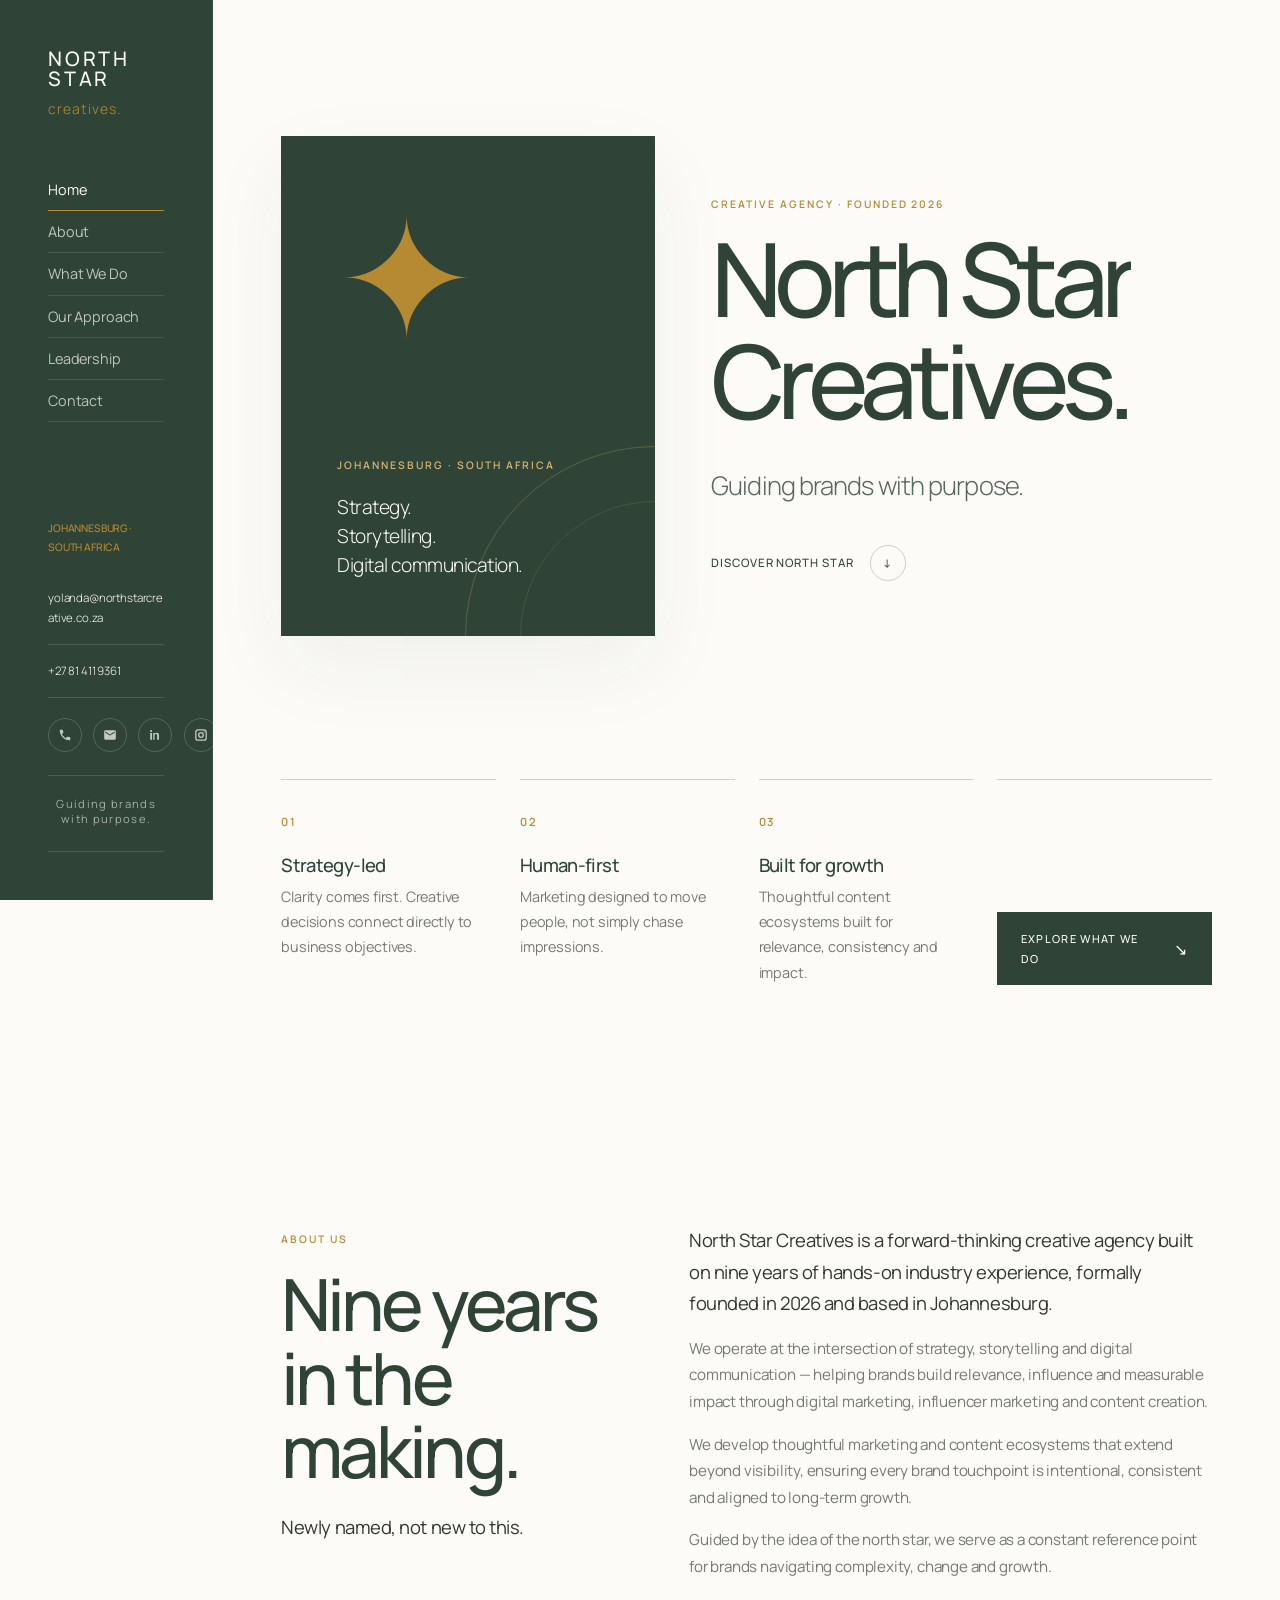
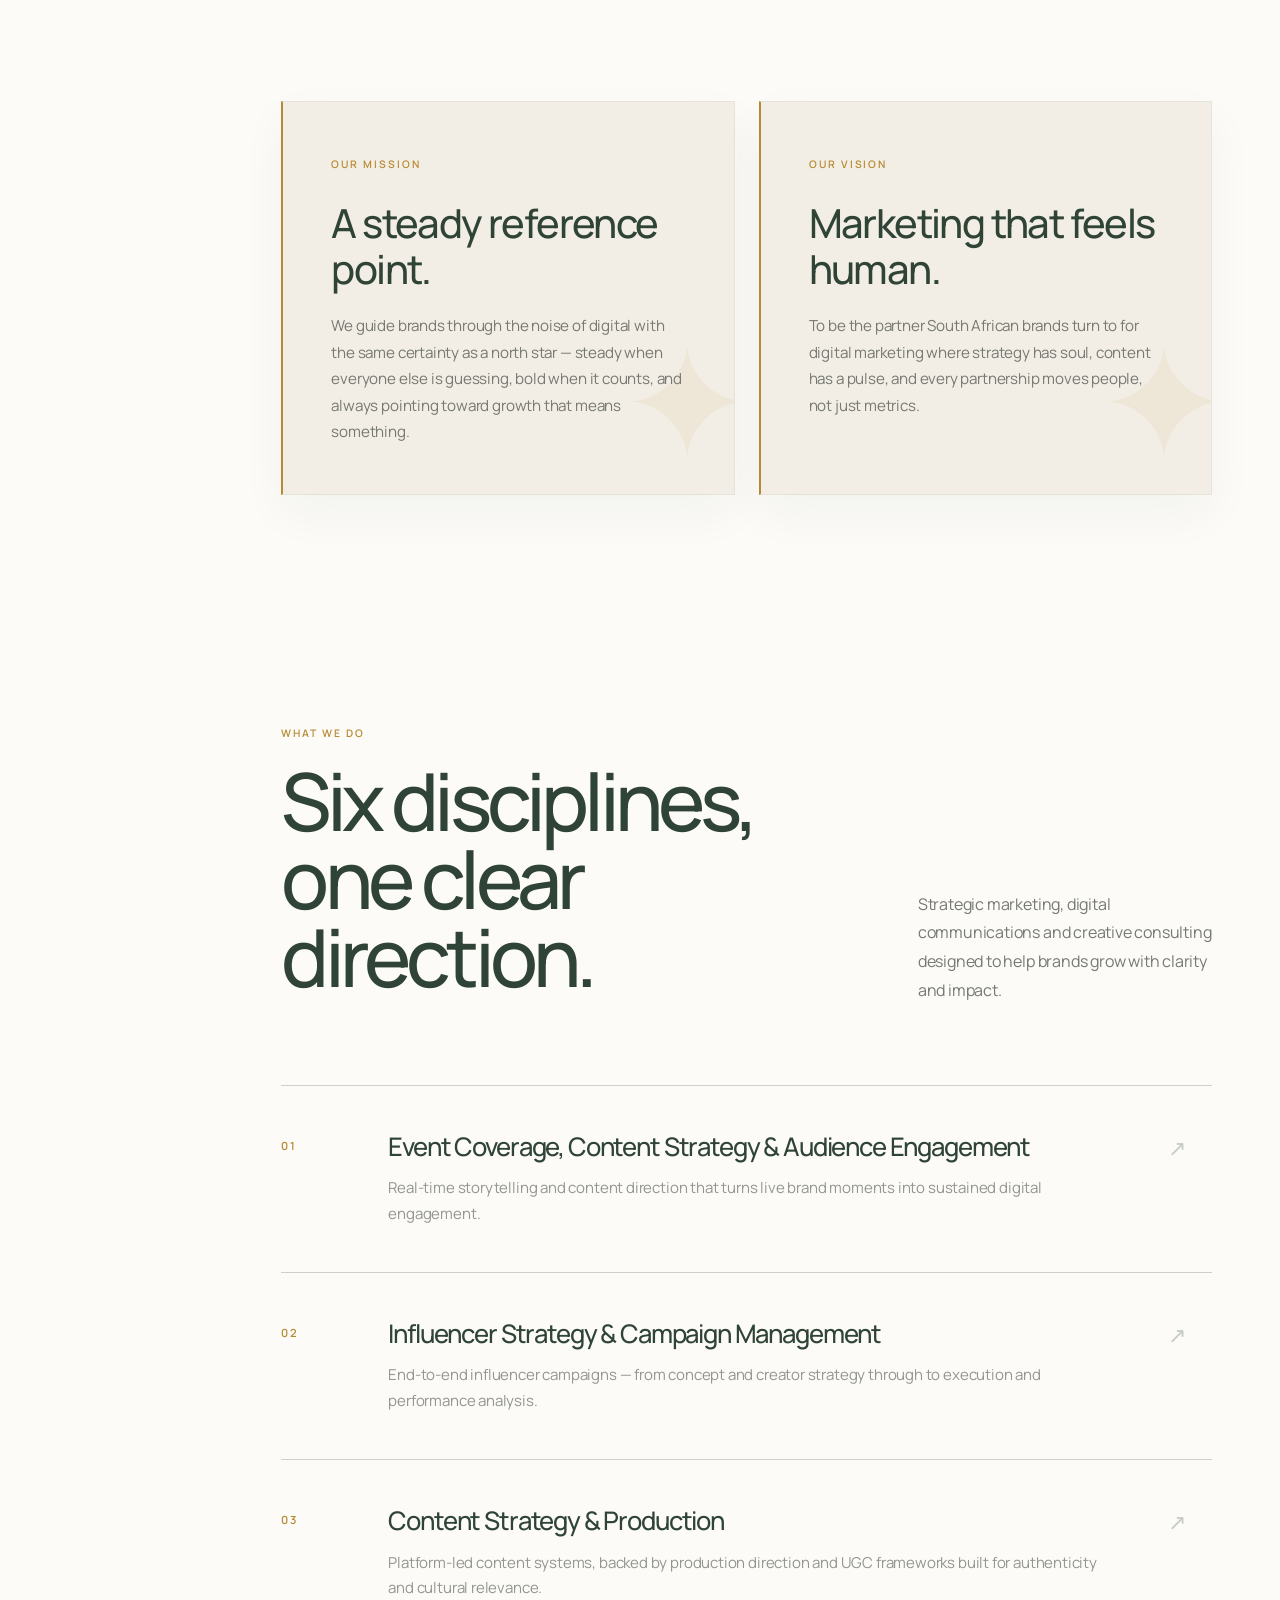
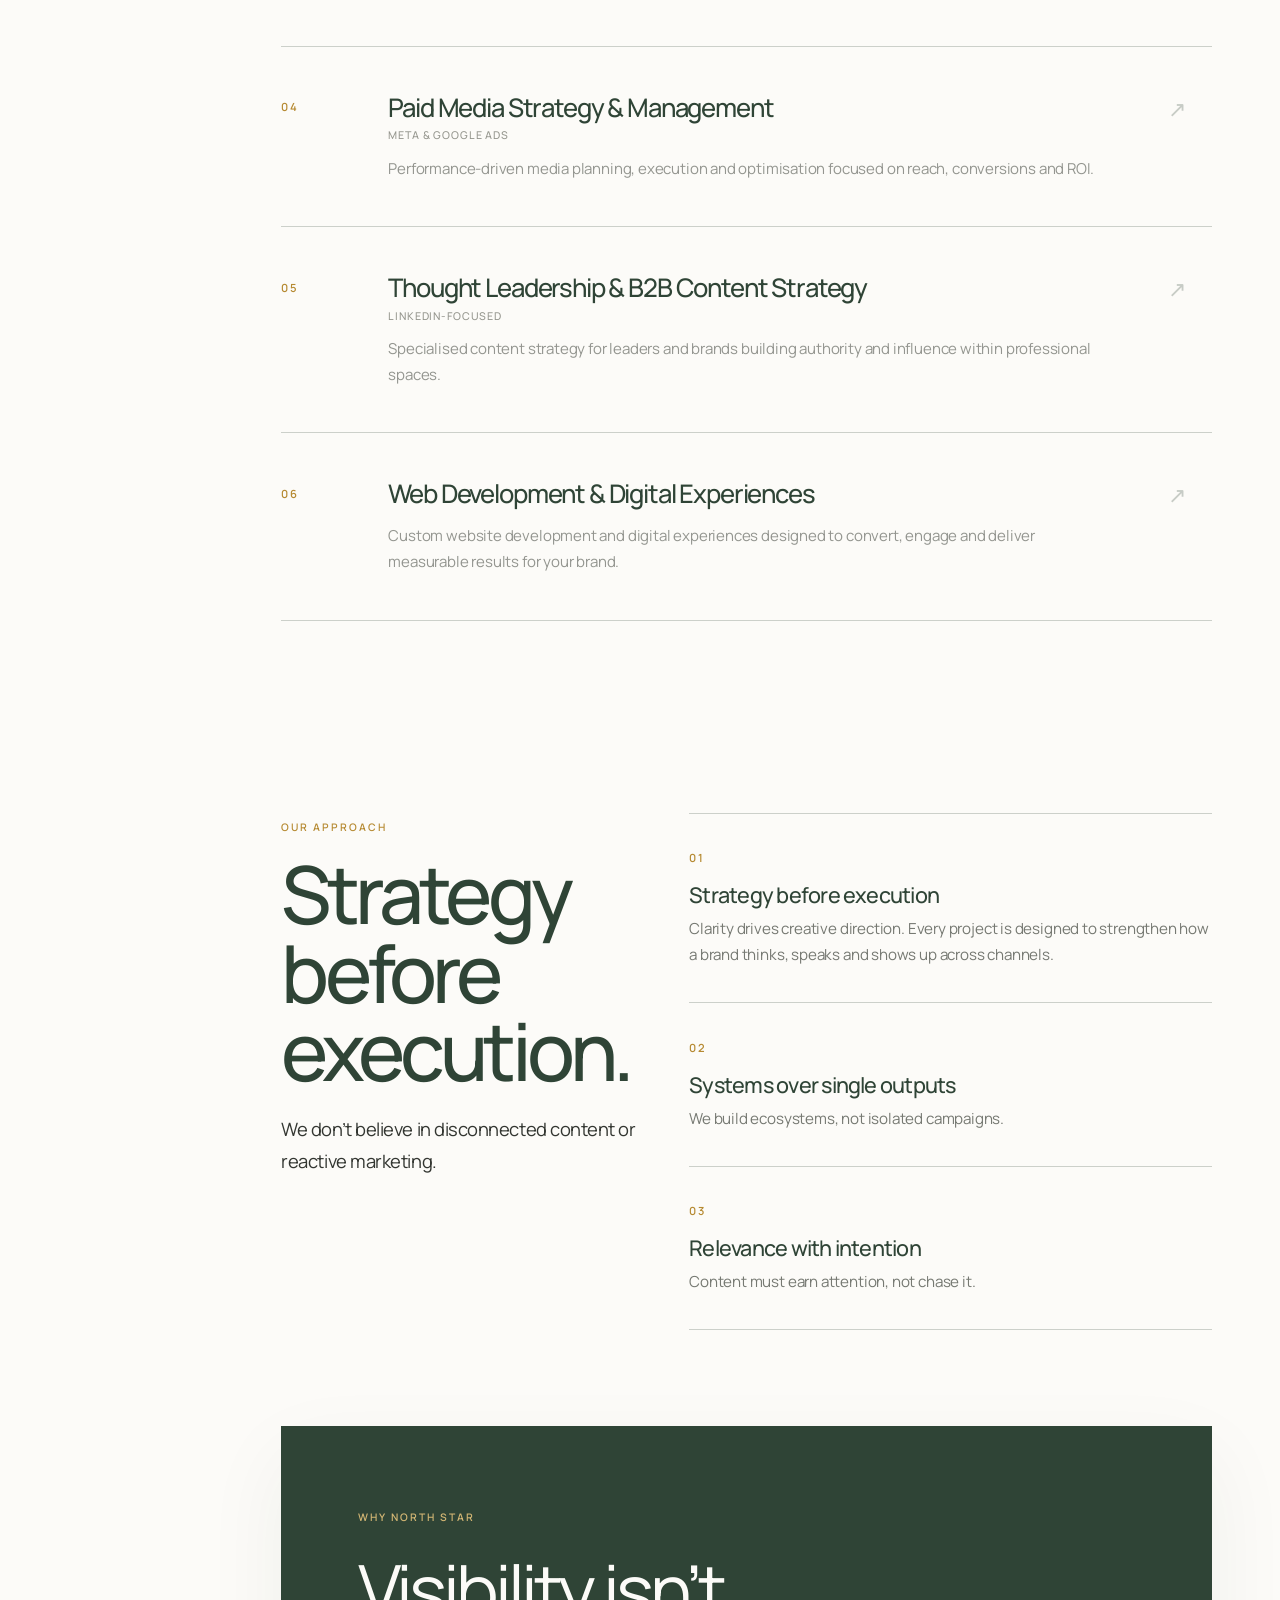
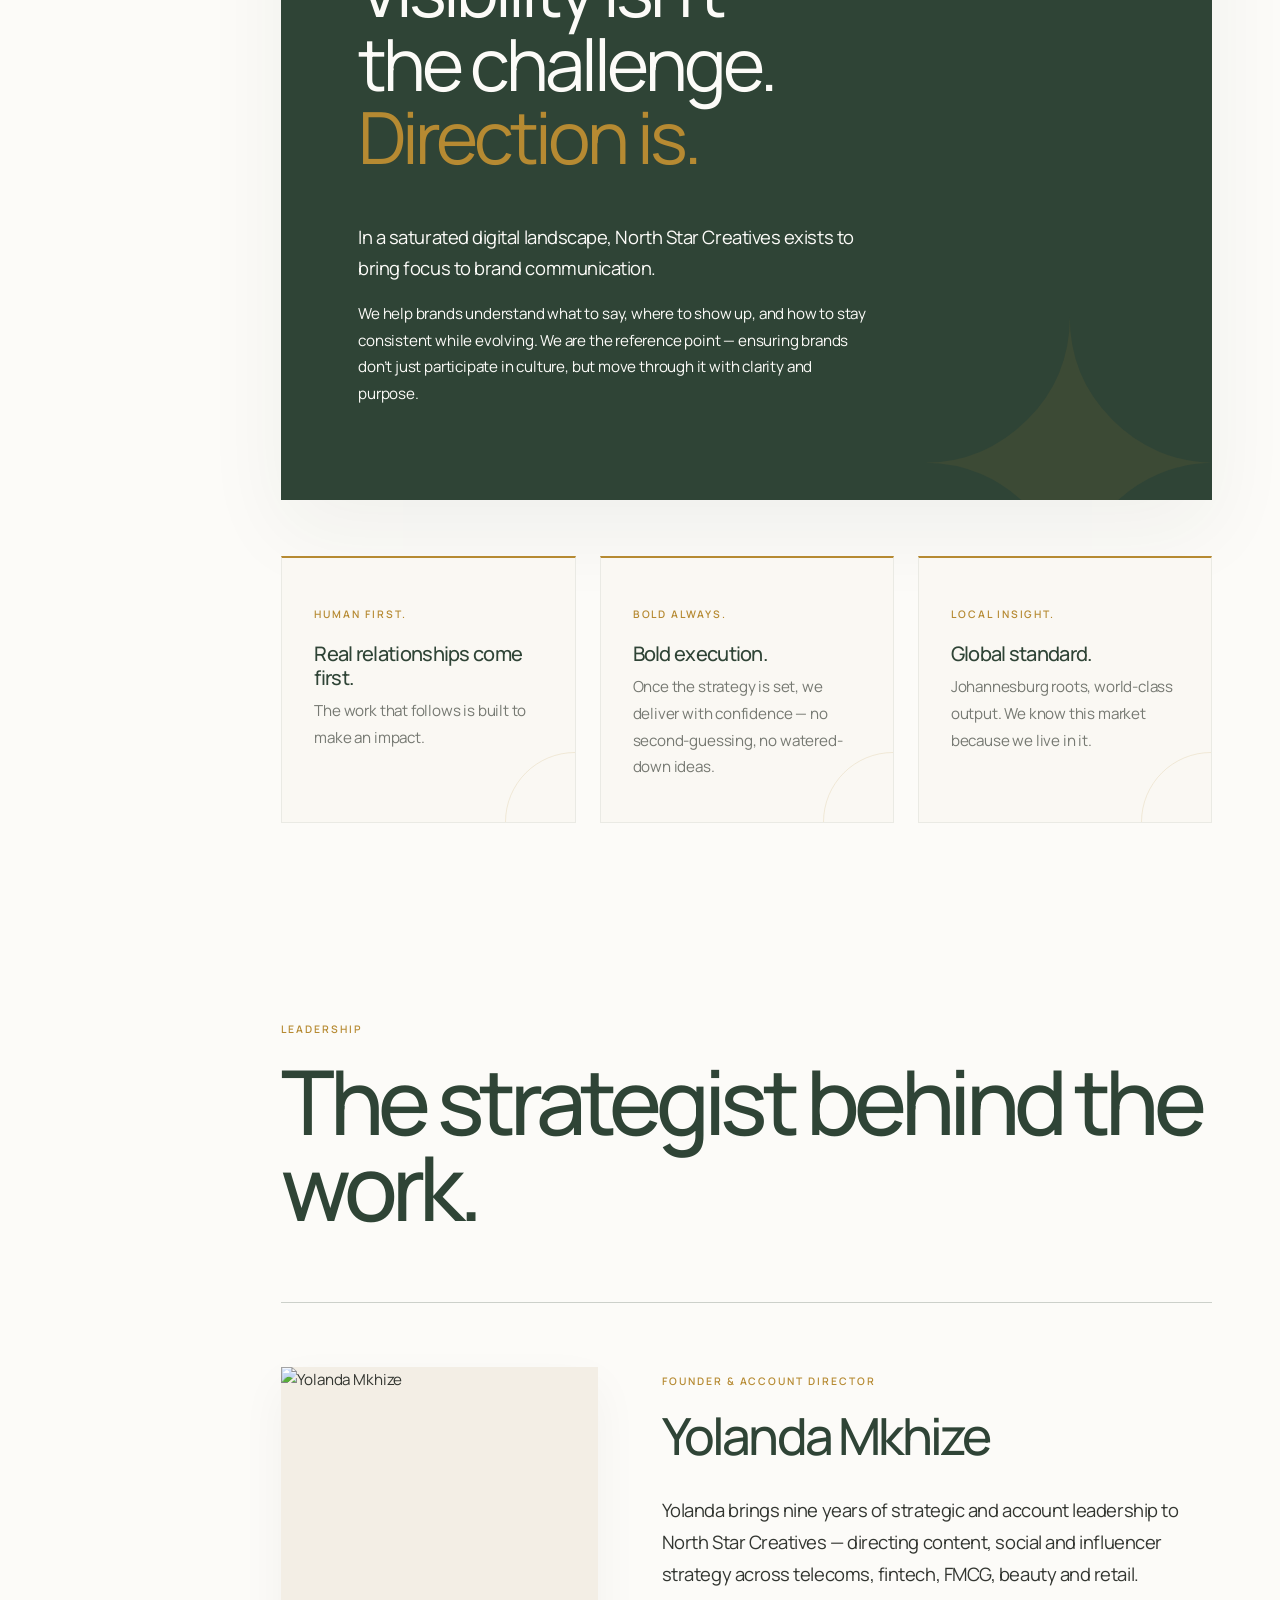
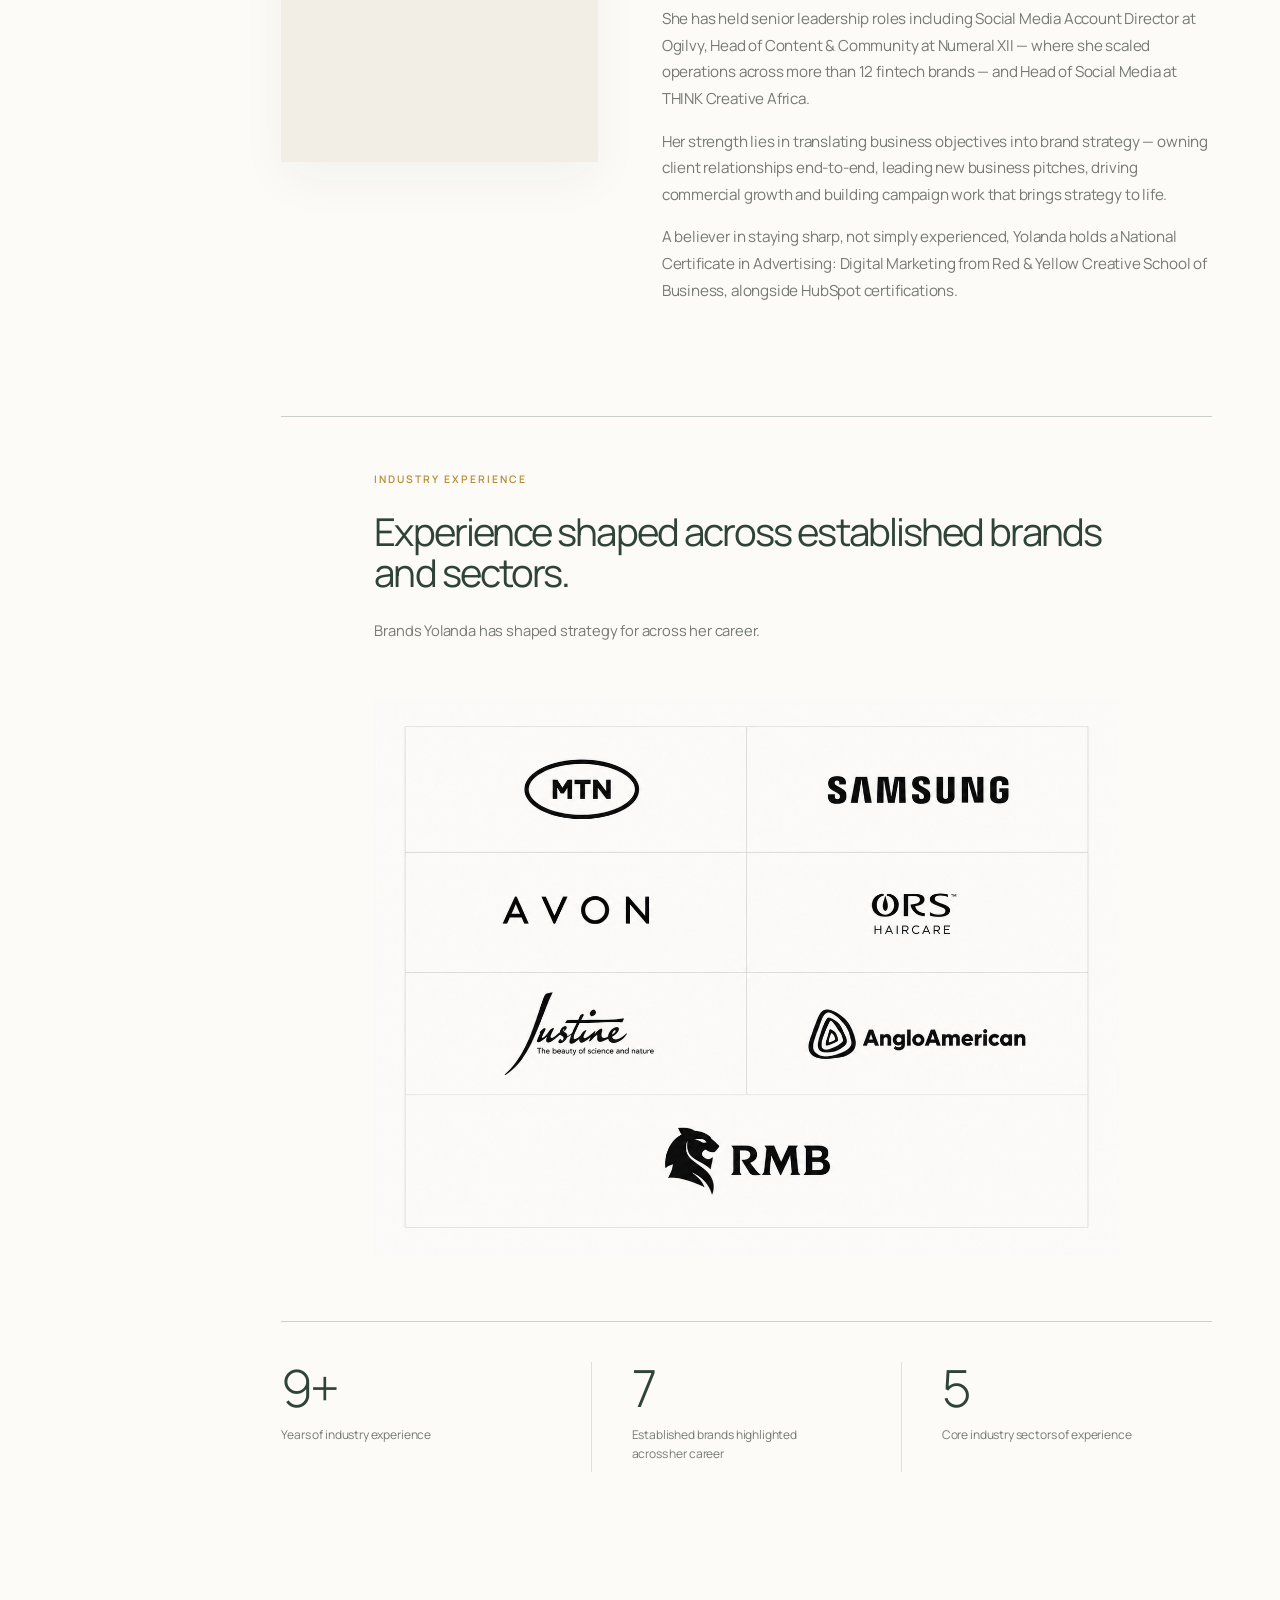
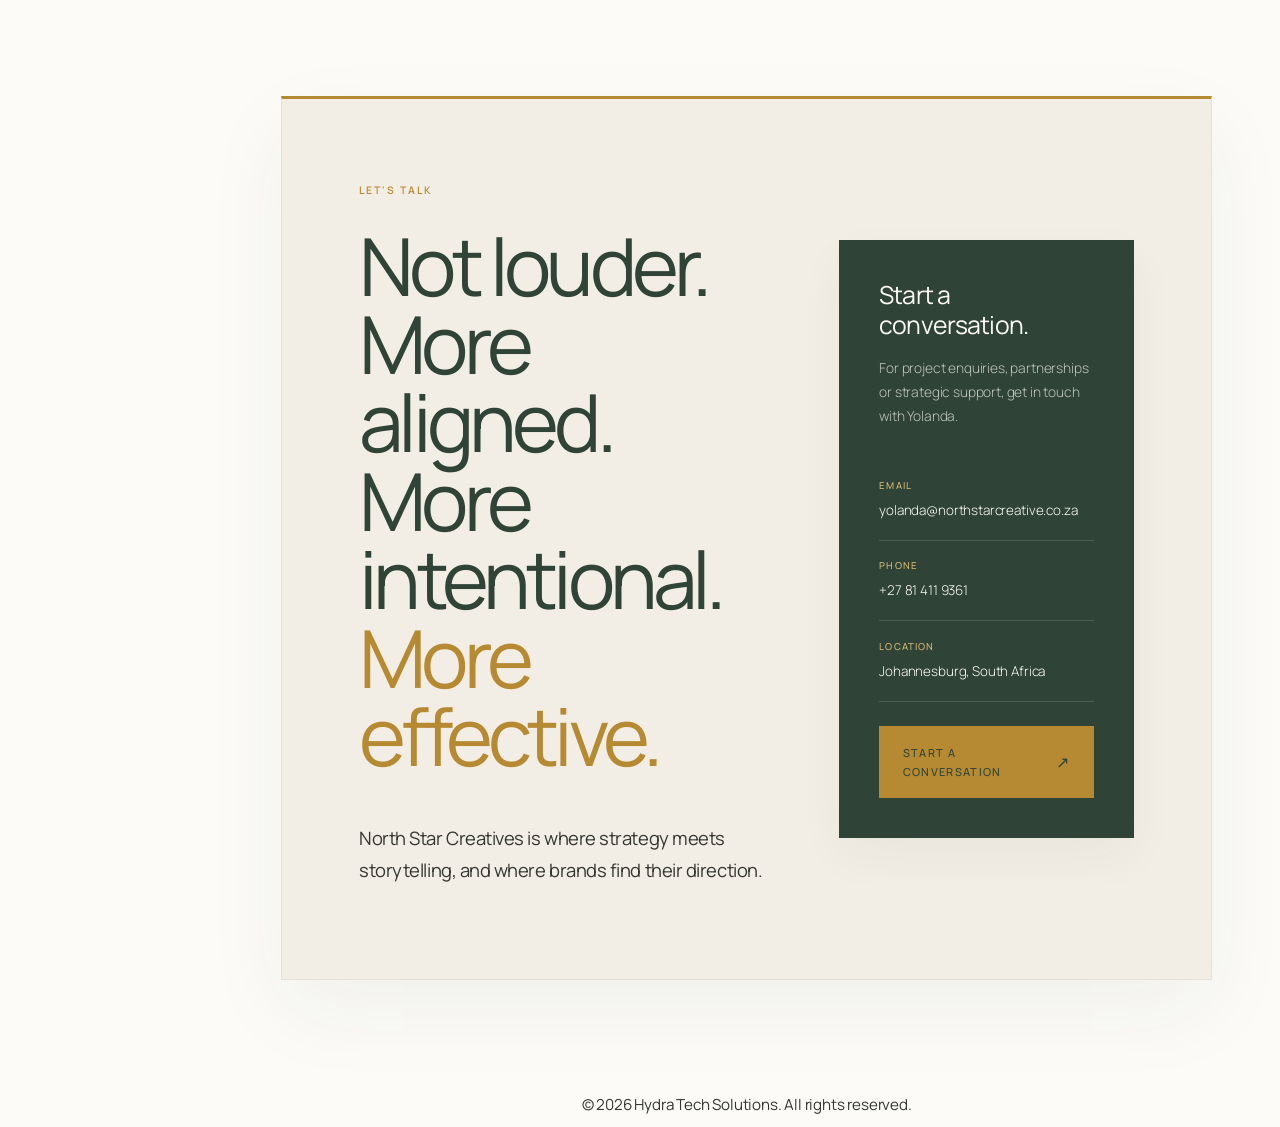
==== index.html @ 7ee9ad7e "Initial North Star Creatives website" ====
<!DOCTYPE html>
<html lang="en">

<head>
  <meta charset="utf-8">
  <meta http-equiv="X-UA-Compatible" content="IE=edge">
  <meta name="viewport" content="width=device-width, initial-scale=1.0">
  <meta name="format-detection" content="telephone=no">
  <meta name="apple-mobile-web-app-capable" content="yes">

  <title>
    North Star Creatives | Strategic Marketing & Digital Communications
  </title>

  <meta
    name="author"
    content="North Star Creatives">

  <meta
    name="description"
    content="North Star Creatives is a Johannesburg-based creative agency guiding brands with purpose through strategy, storytelling and digital communication.">

  <meta
    name="keywords"
    content="North Star Creatives, digital marketing, influencer marketing, content strategy, paid media, Johannesburg creative agency">


  <!-- VENDOR -->
  <link
    rel="stylesheet"
    href="css/vendor.css">


  <!-- BOOTSTRAP -->
  <link
    href="https://cdn.jsdelivr.net/npm/bootstrap@5.3.1/dist/css/bootstrap.min.css"
    rel="stylesheet"
    crossorigin="anonymous">


  <!-- FONT -->
  <link
    rel="preconnect"
    href="https://fonts.googleapis.com">

  <link
    rel="preconnect"
    href="https://fonts.gstatic.com"
    crossorigin>

  <link
    href="https://fonts.googleapis.com/css2?family=Manrope:wght@300;400;500;600&display=swap"
    rel="stylesheet">


  <!-- NORTH STAR -->
  <link
    rel="stylesheet"
    href="style.css">

</head>


<body
  class="north-star-site"
  data-bs-spy="scroll"
  data-bs-target="#header-nav"
  tabindex="0">


  <!-- MOBILE MENU -->

  
<!-- ==================================================
     MOBILE TOP BAR
=================================================== -->

<div class="mobile-topbar">

  <a
    href="#home"
    class="mobile-brand"
    aria-label="North Star Creatives home"
  >

    <span class="mobile-brand-main">
      NORTH STAR
    </span>

    <span class="mobile-brand-sub">
      creatives.
    </span>

  </a>


  <button
    class="menu-btn"
    type="button"
    aria-label="Open navigation"
    aria-expanded="false"
    aria-controls="header-nav"
  >

    <span></span>

  </button>

</div>


  <div class="container-fluid page-shell">


    <!-- ========================================================
         SIDEBAR
    ========================================================= -->

    <header
      id="header-nav"
      class="col-lg-2 position-fixed px-4 px-xl-5 north-star-sidebar">


      <div class="header-wrap d-flex flex-column justify-content-between">


        <div class="navigation">


          <div class="site-logo mt-5">

            <a
              href="#home"
              class="brand-lockup"
              aria-label="North Star Creatives home">

              <span class="brand-main">
                NORTH STAR
              </span>

              <span class="brand-sub">
                creatives.
              </span>

            </a>

          </div>



          <nav
            id="one-page-menu"
            class="vertical-menu my-5">


            <ul class="menu-list list-unstyled">


              <li>
                <a
                  href="#home"
                  class="nav-link active">
                  Home
                </a>
              </li>


              <li>
                <a
                  href="#about"
                  class="nav-link">
                  About
                </a>
              </li>


              <li>
                <a
                  href="#services"
                  class="nav-link">
                  What We Do
                </a>
              </li>


              <li>
                <a
                  href="#approach"
                  class="nav-link">
                  Our Approach
                </a>
              </li>


              <li>
                <a
                  href="#leadership"
                  class="nav-link">
                  Leadership
                </a>
              </li>


              <li>
                <a
                  href="#contact"
                  class="nav-link">
                  Contact
                </a>
              </li>


            </ul>

          </nav>

        </div>



        <div class="sidebar-contact">


          <span class="sidebar-location">
            Johannesburg · South Africa
          </span>


          <div class="email-links mt-3">


            <a
              href="mailto:yolanda@northstarcreative.co.za"
              class="py-3 border-bottom d-flex">

              yolanda@northstarcreative.co.za

            </a>


            <a
              href="tel:+27814119361"
              class="py-3 border-bottom d-flex">

              +27 81 411 9361

            </a>


          </div>

          

<!-- SOCIAL LINKS -->

<div class="sidebar-socials">

  <!-- PHONE -->
  <a
    href="tel:+27814119361"
    class="sidebar-social-link"
    aria-label="Call North Star Creatives"
  >
    <svg
      class="sidebar-social-icon"
      viewBox="0 0 24 24"
      aria-hidden="true"
    >
      <path d="M6.62 10.79a15.46 15.46 0 0 0 6.59 6.59l2.2-2.2a1 1 0 0 1 1.02-.24c1.12.37 2.33.57 3.57.57a1 1 0 0 1 1 1V20a1 1 0 0 1-1 1C10.61 21 3 13.39 3 4a1 1 0 0 1 1-1h3.5a1 1 0 0 1 1 1c0 1.24.2 2.45.57 3.57a1 1 0 0 1-.25 1.02l-2.2 2.2z"/>
    </svg>
  </a>


  <!-- EMAIL -->
  <a
    href="mailto:yolanda@northstarcreative.co.za"
    class="sidebar-social-link"
    aria-label="Email North Star Creatives"
  >
    <svg
      class="sidebar-social-icon"
      viewBox="0 0 24 24"
      aria-hidden="true"
    >
      <path d="M20 4H4a2 2 0 0 0-2 2v12a2 2 0 0 0 2 2h16a2 2 0 0 0 2-2V6a2 2 0 0 0-2-2zm0 4-8 5-8-5V6l8 5 8-5v2z"/>
    </svg>
  </a>


  <!-- LINKEDIN -->
  <a
    href=" https://www.linkedin.com/company/north-star-creatives/"
    target="_blank"
    rel="noopener noreferrer"
    class="sidebar-social-link"
    aria-label="North Star Creatives on LinkedIn"
  >
    <svg
      class="sidebar-social-icon"
      viewBox="0 0 24 24"
      aria-hidden="true"
    >
      <path d="M5.34 3.5A1.84 1.84 0 1 1 5.34 7.18 1.84 1.84 0 0 1 5.34 3.5zM3.75 8.5h3.18V20H3.75V8.5zm5.17 0h3.05v1.57h.04c.43-.8 1.46-1.94 3.01-1.94 3.22 0 3.81 2.12 3.81 4.87V20h-3.17v-6.2c0-1.48-.03-3.38-2.06-3.38-2.06 0-2.38 1.61-2.38 3.27V20H8.92V8.5z"/>
    </svg>
  </a>


  <!-- INSTAGRAM -->
  <a
    href="https://www.instagram.com/northstar_creatives?igsi=ZWZ6OWdwNGkxcm1v"
    target="_blank"
    rel="noopener noreferrer"
    class="sidebar-social-link"
    aria-label="North Star Creatives on Instagram"
  >
    <svg
      class="sidebar-social-icon"
      viewBox="0 0 24 24"
      aria-hidden="true"
    >
      <path d="M7 2h10a5 5 0 0 1 5 5v10a5 5 0 0 1-5 5H7a5 5 0 0 1-5-5V7a5 5 0 0 1 5-5zm0 2.2A2.8 2.8 0 0 0 4.2 7v10A2.8 2.8 0 0 0 7 19.8h10a2.8 2.8 0 0 0 2.8-2.8V7A2.8 2.8 0 0 0 17 4.2H7zm10.25 1.55a.95.95 0 1 1 0 1.9.95.95 0 0 1 0-1.9zM12 7a5 5 0 1 1 0 10 5 5 0 0 1 0-10zm0 2.2A2.8 2.8 0 1 0 12 14.8 2.8 2.8 0 0 0 12 9.2z"/>
    </svg>
  </a>

</div>

          <p class="sidebar-tagline mb-2">
            Guiding brands with purpose.
          </p>

          <div class="sidebar-footer py-4 mt-4">


            <p class="mb-0">

            </p>


          </div>


        </div>


      </div>

    </header>



    <!-- ========================================================
         MAIN
    ========================================================= -->

    <main class="col-lg-10 offset-lg-2">


      <div class="container">


        <div class="content-shell">



          <!-- ==================================================
               HOME
          =================================================== -->

          <section
            id="home"
            class="home-section">


            <div class="row align-items-center hero-row">


              <!-- HERO VISUAL -->

              <div class="col-lg-5">


                <div
                  class="hero-visual"
                  data-aos="fade-right"
                  data-aos-duration="1200">


                  <div class="north-star-symbol">
                    ✦
                  </div>


                  <div class="hero-visual-bottom">


                    <span class="section-kicker dark-kicker">
                      Johannesburg · South Africa
                    </span>


                    <p class="hero-visual-copy mb-0">

                      Strategy.<br>
                      Storytelling.<br>
                      Digital communication.

                    </p>


                  </div>


                </div>

              </div>



              <!-- HERO CONTENT -->

              <div class="col-lg-7">


                <div
                  class="banner-content"
                  data-aos="fade-up"
                  data-aos-duration="1200">


                  <span class="section-kicker">
                    Creative agency · Founded 2026
                  </span>


                  <h1 class="banner-title display-xl txt-fx slide-up">

                    North Star<br>
                    Creatives.

                  </h1>


                  <p class="hero-tagline">
                    Guiding brands with purpose.
                  </p>


                  <a
                    href="#about"
                    class="hero-scroll-link">


                    <span>
                      Discover North Star
                    </span>


                    <span
                      class="hero-scroll-arrow"
                      aria-hidden="true">

                      ↓

                    </span>


                  </a>


                </div>

              </div>


            </div>



            <!-- PRINCIPLES -->

            <div class="row g-4 hero-principles">


              <div class="col-lg-3 col-md-6">


                <div
                  class="north-star-mini-card"
                  data-aos="fade-up"
                  data-aos-duration="1200">


                  <span class="mini-number">
                    01
                  </span>


                  <h3>
                    Strategy-led
                  </h3>


                  <p>

                    Clarity comes first. Creative decisions
                    connect directly to business objectives.

                  </p>


                </div>

              </div>



              <div class="col-lg-3 col-md-6">


                <div
                  class="north-star-mini-card"
                  data-aos="fade-up"
                  data-aos-delay="80"
                  data-aos-duration="1200">


                  <span class="mini-number">
                    02
                  </span>


                  <h3>
                    Human-first
                  </h3>


                  <p>

                    Marketing designed to move people,
                    not simply chase impressions.

                  </p>


                </div>

              </div>



              <div class="col-lg-3 col-md-6">


                <div
                  class="north-star-mini-card"
                  data-aos="fade-up"
                  data-aos-delay="160"
                  data-aos-duration="1200">


                  <span class="mini-number">
                    03
                  </span>


                  <h3>
                    Built for growth
                  </h3>


                  <p>

                    Thoughtful content ecosystems built for
                    relevance, consistency and impact.

                  </p>


                </div>

              </div>



              <div class="col-lg-3 col-md-6">


                <div
                  class="hero-cta-card"
                  data-aos="fade-up"
                  data-aos-delay="240"
                  data-aos-duration="1200">


                  <a
                    href="#services"
                    class="premium-button w-100">


                    <span>
                      Explore What We Do
                    </span>


                    <span aria-hidden="true">
                      ↘
                    </span>


                  </a>


                </div>


              </div>


            </div>


          </section>



          <!-- ==================================================
               ABOUT
          =================================================== -->

          <section
            id="about"
            class="section-space standard-section">


            <div class="row g-5 align-items-start">


              <div
                class="col-lg-5"
                data-aos="fade-up"
                data-aos-duration="1200">


                <span class="section-kicker">
                  About Us
                </span>


                <h2 class="display-2 section-title">

                  Nine years<br>
                  in the making.

                </h2>


                <p class="lead mt-4">
                  Newly named, not new to this.
                </p>


              </div>



              <div
                class="col-lg-7 about-copy"
                data-aos="fade-up"
                data-aos-delay="100"
                data-aos-duration="1200">


                <p class="lead">

                  North Star Creatives is a forward-thinking
                  creative agency built on nine years of hands-on
                  industry experience, formally founded in 2026
                  and based in Johannesburg.

                </p>


                <p>

                  We operate at the intersection of strategy,
                  storytelling and digital communication — helping
                  brands build relevance, influence and measurable
                  impact through digital marketing, influencer
                  marketing and content creation.

                </p>


                <p>

                  We develop thoughtful marketing and content
                  ecosystems that extend beyond visibility,
                  ensuring every brand touchpoint is intentional,
                  consistent and aligned to long-term growth.

                </p>


                <p>

                  Guided by the idea of the north star, we serve
                  as a constant reference point for brands
                  navigating complexity, change and growth.

                </p>


              </div>


            </div>



            <!-- MISSION / VISION -->

            <div class="row g-4 mission-row">


              <div class="col-lg-6">


                <div
                  class="mission-card"
                  data-aos="fade-up"
                  data-aos-duration="1200">


                  <span class="section-kicker">
                    Our Mission
                  </span>


                  <h3 class="display-6">
                    A steady reference point.
                  </h3>


                  <p>

                    We guide brands through the noise of digital
                    with the same certainty as a north star —
                    steady when everyone else is guessing,
                    bold when it counts, and always pointing
                    toward growth that means something.

                  </p>


                </div>

              </div>



              <div class="col-lg-6">


                <div
                  class="mission-card"
                  data-aos="fade-up"
                  data-aos-delay="100"
                  data-aos-duration="1200">


                  <span class="section-kicker">
                    Our Vision
                  </span>


                  <h3 class="display-6">
                    Marketing that feels human.
                  </h3>


                  <p>

                    To be the partner South African brands
                    turn to for digital marketing where
                    strategy has soul, content has a pulse,
                    and every partnership moves people,
                    not just metrics.

                  </p>


                </div>

              </div>


            </div>


          </section>



          <!-- ==================================================
               WHAT WE DO
          =================================================== -->

          <section
            id="services"
            class="section-space standard-section">


            <div class="services-heading row justify-content-between align-items-end">


              <div
                class="col-lg-7"
                data-aos="fade-up"
                data-aos-duration="1200">


                <span class="section-kicker">
                  What We Do
                </span>


                <h2 class="display-1 section-title">

                  Six disciplines,<br>
                  one clear direction.

                </h2>


              </div>



              <div
                class="col-lg-4"
                data-aos="fade-up"
                data-aos-delay="100"
                data-aos-duration="1200">


                <p class="services-intro mb-0">

                  Strategic marketing, digital communications
                  and creative consulting designed to help
                  brands grow with clarity and impact.

                </p>


              </div>


            </div>



            <div class="service-list">


              <article
                class="service-row"
                data-aos="fade-up"
                data-aos-duration="1200">


                <span class="service-number">
                  01
                </span>


                <div class="service-content">


                  <h3>
                    Event Coverage, Content Strategy &
                    Audience Engagement
                  </h3>


                  <p>

                    Real-time storytelling and content direction
                    that turns live brand moments into sustained
                    digital engagement.

                  </p>


                </div>


                <span
                  class="service-arrow"
                  aria-hidden="true">
                  ↗
                </span>


              </article>



              <article
                class="service-row"
                data-aos="fade-up"
                data-aos-delay="60"
                data-aos-duration="1200">


                <span class="service-number">
                  02
                </span>


                <div class="service-content">


                  <h3>
                    Influencer Strategy & Campaign Management
                  </h3>


                  <p>

                    End-to-end influencer campaigns — from
                    concept and creator strategy through to
                    execution and performance analysis.

                  </p>


                </div>


                <span
                  class="service-arrow"
                  aria-hidden="true">
                  ↗
                </span>


              </article>



              <article
                class="service-row"
                data-aos="fade-up"
                data-aos-delay="120"
                data-aos-duration="1200">


                <span class="service-number">
                  03
                </span>


                <div class="service-content">


                  <h3>
                    Content Strategy & Production
                  </h3>


                  <p>

                    Platform-led content systems, backed by
                    production direction and UGC frameworks
                    built for authenticity and cultural relevance.

                  </p>


                </div>


                <span
                  class="service-arrow"
                  aria-hidden="true">
                  ↗
                </span>


              </article>



              <article
                class="service-row"
                data-aos="fade-up"
                data-aos-delay="180"
                data-aos-duration="1200">


                <span class="service-number">
                  04
                </span>


                <div class="service-content">


                  <h3>

                    Paid Media Strategy & Management

                    <span class="service-detail">
                      Meta & Google Ads
                    </span>

                  </h3>


                  <p>

                    Performance-driven media planning,
                    execution and optimisation focused on
                    reach, conversions and ROI.

                  </p>


                </div>


                <span
                  class="service-arrow"
                  aria-hidden="true">
                  ↗
                </span>


              </article>



              <article
                class="service-row"
                data-aos="fade-up"
                data-aos-delay="240"
                data-aos-duration="1200">


                <span class="service-number">
                  05
                </span>


                <div class="service-content">


                  <h3>

                    Thought Leadership & B2B Content Strategy

                    <span class="service-detail">
                      LinkedIn-focused
                    </span>

                  </h3>


                  <p>

                    Specialised content strategy for leaders
                    and brands building authority and influence
                    within professional spaces.

                  </p>


                </div>


                <span
                  class="service-arrow"
                  aria-hidden="true">
                  ↗
                </span>


              </article>



              <article
                class="service-row"
                data-aos="fade-up"
                data-aos-delay="300"
                data-aos-duration="1200">


                <span class="service-number">
                  06
                </span>


                <div class="service-content">


                  <h3>

                    Web Development & Digital Experiences

                  </h3>


                  <p>

                    Custom website development and digital experiences
                    designed to convert, engage and deliver measurable
                    results for your brand.

                  </p>


                </div>


                <span
                  class="service-arrow"
                  aria-hidden="true">
                  ↗
                </span>


              </article>


            </div>


          </section>



          <!-- ==================================================
               APPROACH
          =================================================== -->

          <section
            id="approach"
            class="section-space standard-section">


            <div class="row g-5">


              <div
                class="col-lg-5"
                data-aos="fade-up"
                data-aos-duration="1200">


                <span class="section-kicker">
                  Our Approach
                </span>


                <h2 class="display-1 section-title">

                  Strategy<br>
                  before execution.

                </h2>


                <p class="lead mt-4">

                  We don’t believe in disconnected
                  content or reactive marketing.

                </p>


              </div>



              <div
                class="col-lg-7"
                data-aos="fade-up"
                data-aos-delay="100"
                data-aos-duration="1200">


                <div class="approach-card">


                  <span class="service-number">
                    01
                  </span>


                  <h3>
                    Strategy before execution
                  </h3>


                  <p>

                    Clarity drives creative direction.
                    Every project is designed to strengthen
                    how a brand thinks, speaks and shows up
                    across channels.

                  </p>


                </div>



                <div class="approach-card">


                  <span class="service-number">
                    02
                  </span>


                  <h3>
                    Systems over single outputs
                  </h3>


                  <p>
                    We build ecosystems, not isolated campaigns.
                  </p>


                </div>



                <div class="approach-card">


                  <span class="service-number">
                    03
                  </span>


                  <h3>
                    Relevance with intention
                  </h3>


                  <p>
                    Content must earn attention, not chase it.
                  </p>


                </div>


              </div>


            </div>



            <!-- WHY NORTH STAR -->

            <div
              class="statement-block"
              data-aos="fade-up"
              data-aos-duration="1200">


              <span class="section-kicker dark-kicker">
                Why North Star
              </span>


              <h2 class="display-2">

                Visibility isn’t<br>
                the challenge.<br>

                <span class="brand-gold">
                  Direction is.
                </span>


              </h2>


              <div class="row statement-copy">


                <div class="col-lg-8">


                  <p class="lead">

                    In a saturated digital landscape,
                    North Star Creatives exists to bring
                    focus to brand communication.

                  </p>


                  <p>

                    We help brands understand what to say,
                    where to show up, and how to stay
                    consistent while evolving. We are the
                    reference point — ensuring brands don’t
                    just participate in culture, but move
                    through it with clarity and purpose.

                  </p>


                </div>


              </div>


            </div>



            <!-- VALUES -->

            <div class="row g-4 values-row">


              <div class="col-lg-4">


                <div
                  class="value-card"
                  data-aos="fade-up"
                  data-aos-duration="1200">


                  <span class="section-kicker">
                    Human first.
                  </span>


                  <h3>
                    Real relationships come first.
                  </h3>


                  <p>
                    The work that follows is built to make an impact.
                  </p>


                </div>

              </div>



              <div class="col-lg-4">


                <div
                  class="value-card"
                  data-aos="fade-up"
                  data-aos-delay="80"
                  data-aos-duration="1200">


                  <span class="section-kicker">
                    Bold always.
                  </span>


                  <h3>
                    Bold execution.
                  </h3>


                  <p>

                    Once the strategy is set, we deliver
                    with confidence — no second-guessing,
                    no watered-down ideas.

                  </p>


                </div>

              </div>



              <div class="col-lg-4">


                <div
                  class="value-card"
                  data-aos="fade-up"
                  data-aos-delay="160"
                  data-aos-duration="1200">


                  <span class="section-kicker">
                    Local insight.
                  </span>


                  <h3>
                    Global standard.
                  </h3>


                  <p>

                    Johannesburg roots, world-class output.
                    We know this market because we live in it.

                  </p>


                </div>

              </div>


            </div>


          </section>



          <!-- ==================================================
               LEADERSHIP
          =================================================== -->

<section
  id="leadership"
  class="section-space standard-section"
>


  <!-- ==================================================
       LEADERSHIP HEADER
  =================================================== -->

  <div
    class="leadership-header"
    data-aos="fade-up"
    data-aos-duration="1200"
  >

    <span class="section-kicker">
      Leadership
    </span>

    <h2 class="leadership-heading">
      The strategist behind the work.
    </h2>

  </div>



  <!-- ==================================================
       FOUNDER BIO
  =================================================== -->

  <div
    class="leadership-bio"
    data-aos="fade-up"
    data-aos-delay="100"
    data-aos-duration="1200"
  >

    <div class="leader-photo-wrap">

      <img
        src="images/yolanda.jpg"
        alt="Yolanda Mkhize"
        class="leader-photo">

    </div>

    <div class="leadership-bio-inner">


      <span class="section-kicker">
        Founder & Account Director
      </span>


      <h3 class="leadership-name">
        Yolanda Mkhize
      </h3>


      <p class="lead">

        Yolanda brings nine years of strategic and account
        leadership to North Star Creatives — directing content,
        social and influencer strategy across telecoms, fintech,
        FMCG, beauty and retail.

      </p>


      <p>

        She has held senior leadership roles including Social Media
        Account Director at Ogilvy, Head of Content & Community at
        Numeral XII — where she scaled operations across more than
        12 fintech brands — and Head of Social Media at THINK
        Creative Africa.

      </p>


      <p>

        Her strength lies in translating business objectives into
        brand strategy — owning client relationships end-to-end,
        leading new business pitches, driving commercial growth
        and building campaign work that brings strategy to life.

      </p>


      <p>

        A believer in staying sharp, not simply experienced,
        Yolanda holds a National Certificate in Advertising:
        Digital Marketing from Red & Yellow Creative School of
        Business, alongside HubSpot certifications.

      </p>


    </div>

  </div>


            <!-- INDUSTRY EXPERIENCE -->

        <!-- ==================================================
     INDUSTRY EXPERIENCE
=================================================== -->

<!-- ==================================================
     INDUSTRY EXPERIENCE
=================================================== -->

<div
  class="leadership-experience"
  data-aos="fade-up"
  data-aos-duration="1200"
>


  <!-- HEADER ABOVE LOGOS -->

  <div class="experience-header">

    <span class="section-kicker">
      Industry Experience
    </span>


    <h3 class="experience-title">
      Experience shaped across established brands and sectors.
    </h3>


    <p class="experience-intro">
      Brands Yolanda has shaped strategy for across her career.
    </p>

  </div>



  <!-- FULL-WIDTH LOGO PANEL -->

  <div class="industry-panel-wrap">

    <img
      src="images/industry-experience-logos.png"
      alt="Brands Yolanda has shaped strategy for, including MTN, Samsung, Avon, ORS Haircare, Justine, Anglo American and RMB"
      class="industry-panel-image"
    >

  </div>



  <!-- METRICS -->

  <div class="leadership-metrics">


    <div class="metric-item">

      <span class="metric-number">
        9+
      </span>

      <span class="metric-label">
        Years of industry experience
      </span>

    </div>


    <div class="metric-item">

      <span class="metric-number">
        7
      </span>

      <span class="metric-label">
        Established brands highlighted across her career
      </span>

    </div>


    <div class="metric-item">

      <span class="metric-number">
        5
      </span>

      <span class="metric-label">
        Core industry sectors of experience
      </span>

    </div>


  </div>


</div>


          </section>



          <!-- ==================================================
               CONTACT
          =================================================== -->

          <section
            id="contact"
            class="section-space contact-section">


            <div
              class="contact-panel"
              data-aos="fade-up"
              data-aos-duration="1200">


              <div class="row g-5 align-items-center">


                <div class="col-lg-7">


                  <span class="section-kicker">
                    Let's Talk
                  </span>


                  <h2 class="display-1 contact-title">

                    Not louder.<br>
                    More aligned.<br>
                    More intentional.<br>

                    <span class="brand-gold">
                      More effective.
                    </span>


                  </h2>


                  <p class="lead contact-intro">

                    North Star Creatives is where
                    strategy meets storytelling,
                    and where brands find their direction.

                  </p>


                </div>



                <div class="col-lg-5">


                  <div class="contact-details">


                    <h3>
                      Start a conversation.
                    </h3>


                    <p class="contact-copy">

                      For project enquiries, partnerships
                      or strategic support, get in touch
                      with Yolanda.

                    </p>



                    <a
                      href="mailto:yolanda@northstarcreative.co.za"
                      class="contact-link">


                      <span>
                        Email
                      </span>


                      <span>
                        yolanda@northstarcreative.co.za
                      </span>


                    </a>



                    <a
                      href="tel:+27814119361"
                      class="contact-link">


                      <span>
                        Phone
                      </span>


                      <span>
                        +27 81 411 9361
                      </span>


                    </a>



                    <div class="contact-link no-link">


                      <span>
                        Location
                      </span>


                      <span>
                        Johannesburg, South Africa
                      </span>


                    </div>



                    <a
                      href="mailto:yolanda@northstarcreative.co.za?subject=North%20Star%20Creatives%20Enquiry"
                      class="premium-button premium-button-light w-100 contact-button">


                      <span>
                        Start a Conversation
                      </span>


                      <span aria-hidden="true">
                        ↗
                      </span>


                    </a>


                  </div>


                </div>


              </div>


            </div>


          </section>

 <p class="mb-2 text-center">
             © 2026 Hydra Tech Solutions. All rights reserved.
            </p>
        </div>

      </div>

    </main>

  </div>



  <!-- JAVASCRIPT -->

  <script src="js/jquery-1.11.0.min.js"></script>


  <script
    src="https://cdn.jsdelivr.net/npm/bootstrap@5.3.1/dist/js/bootstrap.bundle.min.js"
    crossorigin="anonymous">
  </script>


  <script src="js/plugins.js"></script>

  <script src="js/script.js"></script>


</body>

</html>
---- style.css ----
/* ============================================================
   NORTH STAR CREATIVES
   CLEAN PRODUCTION STYLESHEET
============================================================ */


/* ============================================================
   01. VARIABLES
============================================================ */

:root,
[data-bs-theme="light"] {

  --heading-font:
    "Manrope",
    "Avenir Next",
    "Century Gothic",
    Arial,
    sans-serif;


  --north-white:
    #fcfbf8;

  --north-white-soft:
    #faf8f3;

  --north-cream:
    #f3eee5;

  --north-cream-dark:
    #eae3d7;

  --north-green:
    #2f4436;

  --north-green-dark:
    #203126;

  --north-green-soft:
    #58685d;

  --north-gold:
    #b68a32;

  --north-gold-light:
    #d3b674;

  --north-text:
    #333631;

  --north-muted:
    #767972;

  --north-muted-light:
    #96978f;


  --north-border:
    rgba(47, 68, 54, 0.14);

  --north-border-dark:
    rgba(47, 68, 54, 0.23);


  --north-shadow:
    0 30px 80px rgba(32, 49, 38, 0.055);

  --north-shadow-small:
    0 18px 45px rgba(32, 49, 38, 0.045);


  --premium-ease:
    cubic-bezier(.22, 1, .36, 1);

  --premium-medium:
    0.8s;

  --premium-slow:
    1.05s;


  --bs-body-font-family:
    var(--heading-font);

  --bs-body-font-size:
    0.95rem;

  --bs-body-color:
    var(--north-text);

  --bs-body-bg:
    var(--north-white);

  --bs-dark:
    var(--north-green);

  --bs-dark-rgb:
    47, 68, 54;

  --bs-primary:
    var(--north-gold);

  --bs-link-color:
    var(--north-green);

  --bs-link-hover-color:
    var(--north-gold);

}


/* ============================================================
   02. BASE
============================================================ */

html {

  min-height: 100%;

  background:
    var(--north-white);

  scroll-behavior:
    smooth;

}


body {

  min-height: 100vh;

  margin: 0;

  background:
    var(--north-white);

  color:
    var(--north-text);

  font-family:
    var(--heading-font);

  font-size:
    var(--bs-body-font-size);

  font-weight:
    400;

  line-height:
    1.75;

  letter-spacing:
    -0.01em;

  overflow-x:
    hidden;

  -webkit-font-smoothing:
    antialiased;

  -moz-osx-font-smoothing:
    grayscale;

  text-rendering:
    optimizeLegibility;

}


body.north-star-site,
.page-shell,
main {

  min-height:
    100vh;

  background:
    var(--north-white);

}


.page-shell {

  padding:
    0;

}


::selection {

  background:
    var(--north-gold);

  color:
    var(--north-white);

}


img {

  display:
    block;

  max-width:
    100%;

  height:
    auto;

}


section {

  position:
    relative;

  isolation:
    isolate;

}


section[id] {

  scroll-margin-top:
    40px;

}


/* ============================================================
   03. TYPOGRAPHY
============================================================ */

h1,
h2,
h3,
h4,
h5,
h6,
.display-1,
.display-2,
.display-4,
.display-6 {

  margin-top:
    0;

  font-family:
    var(--heading-font);

  color:
    var(--north-green);

  font-weight:
    500;

}


h1,
h2 {

  letter-spacing:
    -0.055em;

}


h3 {

  letter-spacing:
    -0.035em;

}


p {

  color:
    var(--north-text);

  letter-spacing:
    -0.012em;

}


.lead {

  font-size:
    1.15rem;

  font-weight:
    400;

  line-height:
    1.72;

  letter-spacing:
    -0.025em;

}


a {

  color:
    var(--north-green);

  text-decoration:
    none;

  transition:
    color 0.55s ease,
    opacity 0.55s ease,
    transform var(--premium-medium) var(--premium-ease),
    background-color 0.55s ease,
    border-color 0.55s ease;

}


a:hover {

  color:
    var(--north-gold);

}


.brand-gold {

  color:
    var(--north-gold) !important;

}


/* ============================================================
   04. DISPLAY TYPOGRAPHY
============================================================ */

.display-xl {

  font-size:
    clamp(4.3rem, 8vw, 8.8rem);

  font-weight:
    500;

  line-height:
    0.91;

  letter-spacing:
    -0.075em;

}


.display-1 {

  font-weight:
    500;

  line-height:
    0.98;

  letter-spacing:
    -0.06em;

}


.display-2 {

  font-weight:
    500;

  line-height:
    1.02;

  letter-spacing:
    -0.055em;

}


.display-4 {

  font-weight:
    500;

  line-height:
    1.08;

  letter-spacing:
    -0.045em;

}


.display-6 {

  font-weight:
    500;

  line-height:
    1.15;

  letter-spacing:
    -0.04em;

}


.section-title {

  margin-top:
    1rem;

}


/* ============================================================
   05. SECTION LABELS
============================================================ */

.section-kicker {

  display:
    inline-block;

  color:
    var(--north-gold);

  font-size:
    0.65rem;

  font-weight:
    600;

  line-height:
    1.5;

  letter-spacing:
    0.19em;

  text-transform:
    uppercase;

}


.dark-kicker {

  color:
    var(--north-gold-light);

}


/* ============================================================
   06. MAIN LAYOUT
============================================================ */

.container,
.container-fluid {

  --bs-gutter-x:
    2.5rem;

}


@media (min-width: 1200px) {

  .container {

    max-width:
      1440px;

  }

}


main {

  position:
    relative;

  margin-bottom:
    0;

}


.content-shell {

  padding-left:
    3rem;

  padding-right:
    3rem;

}


.section-space {

  padding-top:
    7rem !important;

  padding-bottom:
    7rem !important;

}


.standard-section,
.contact-section {

  background:
    var(--north-white);

}


/* ============================================================
   07. SIDEBAR
============================================================ */

header {

  position:
    fixed;

  top:
    0;

  left:
    0;

  bottom:
    0;

  height:
    100vh;

}


.north-star-sidebar {

  height:
    100vh;

  min-height:
    100vh;

  background:
    var(--north-green);

  color:
    var(--north-white);

  z-index:
    8;

  border-right:
    1px solid rgba(255, 255, 255, 0.06);

}


.header-wrap {

  height:
    100%;

  min-height:
    100vh;

}


.north-star-sidebar a {

  color:
    var(--north-white);

}


.north-star-sidebar a:hover {

  color:
    var(--north-gold-light);

}


/* ============================================================
   08. BRAND
============================================================ */

.brand-lockup {

  display:
    inline-flex;

  flex-direction:
    column;

}


.brand-main {

  color:
    var(--north-white);

  font-size:
    1.25rem;

  font-weight:
    500;

  line-height:
    1;

  letter-spacing:
    0.14em;

}


.brand-sub {

  margin-top:
    8px;

  color:
    var(--north-gold);

  font-size:
    0.87rem;

  font-weight:
    300;

  letter-spacing:
    0.08em;

}


/* ============================================================
   09. NAVIGATION
============================================================ */

#one-page-menu .nav-link {

  position:
    relative;

  padding-left:
    0;

  padding-right:
    0;

  color:
    rgba(252, 251, 248, 0.70);

  font-size:
    0.9rem;

  font-weight:
    400;

  line-height:
    2.85;

  letter-spacing:
    -0.01em;

  border-bottom:
    1px solid rgba(252, 251, 248, 0.11);

}


#one-page-menu .nav-link::before {

  content:
    "";

  position:
    absolute;

  left:
    0;

  bottom:
    -1px;

  width:
    0;

  height:
    1px;

  background:
    var(--north-gold);

  transition:
    width 0.9s var(--premium-ease);

}


#one-page-menu .nav-link:hover,
#one-page-menu .nav-link.active {

  color:
    var(--north-white);

}


#one-page-menu .nav-link:hover::before,
#one-page-menu .nav-link.active::before {

  width:
    100%;

}


/* ============================================================
   10. SIDEBAR CONTACT
============================================================ */

.sidebar-location {

  display:
    block;

  color:
    var(--north-gold);

  font-size:
    0.65rem;

  font-weight:
    500;

  text-transform:
    uppercase;

}


.sidebar-contact .email-links a {

  color:
    var(--north-white);

  font-size:
    0.72rem;

  font-weight:
    300;

  overflow-wrap:
    anywhere;

  border-color:
    rgba(252, 251, 248, 0.14) !important;

}


.sidebar-contact .email-links a:hover {

  color:
    var(--north-gold-light);

  transform:
    translateX(4px);

}


.sidebar-footer {

  border-top:
    1px solid rgba(252, 251, 248, 0.14);

}


.sidebar-footer p {

  color:
    rgba(252, 251, 248, 0.56);

  font-size:
    0.68rem;

  font-weight:
    300;

}


/* ============================================================
   11. HOME
============================================================ */

.home-section {

  padding-top:
    3rem;

  padding-bottom:
    6rem;

  background:
    var(--north-white);

}


.hero-row {

  min-height:
    75vh;

}


.banner-content {

  position:
    relative;

  z-index:
    2;

  padding-left:
    2rem;

}


.banner-title {

  margin-top:
    1rem;

  margin-bottom:
    0;

  color:
    var(--north-green);

}


.hero-tagline {

  margin-top:
    2rem;

  color:
    var(--north-green-soft);

  font-size:
    clamp(1.15rem, 2vw, 1.65rem);

  font-weight:
    300;

  line-height:
    1.5;

  letter-spacing:
    -0.035em;

}


/* ============================================================
   12. HERO VISUAL
============================================================ */

.hero-visual {

  position:
    relative;

  min-height:
    500px;

  padding:
    3.5rem;

  display:
    flex;

  flex-direction:
    column;

  justify-content:
    space-between;

  background:
    var(--north-green);

  overflow:
    hidden;

  box-shadow:
    var(--north-shadow);

}


.hero-visual::before,
.hero-visual::after {

  content:
    "";

  position:
    absolute;

  border-radius:
    50%;

}


.hero-visual::before {

  right:
    -135px;

  bottom:
    -135px;

  width:
    270px;

  height:
    270px;

  border:
    1px solid rgba(211, 182, 116, 0.14);

}


.hero-visual::after {

  right:
    -190px;

  bottom:
    -190px;

  width:
    380px;

  height:
    380px;

  border:
    1px solid rgba(211, 182, 116, 0.26);

}


.north-star-symbol {

  position:
    relative;

  z-index:
    2;

  color:
    var(--north-gold);

  font-size:
    clamp(7rem, 13vw, 12rem);

  font-weight:
    300;

  line-height:
    1;

  transform-origin:
    center;

  animation:
    northStarFloat 12s ease-in-out infinite;

}


@keyframes northStarFloat {

  0%,
  100% {

    transform:
      translateY(0)
      rotate(0deg);

  }


  50% {

    transform:
      translateY(-8px)
      rotate(2deg);

  }

}


.hero-visual-bottom {

  position:
    relative;

  z-index:
    2;

}


.hero-visual-copy {

  margin-top:
    1rem;

  color:
    var(--north-white);

  font-size:
    1.2rem;

  font-weight:
    300;

  line-height:
    1.5;

  letter-spacing:
    -0.025em;

}


/* ============================================================
   13. HERO SCROLL LINK
============================================================ */

.hero-scroll-link {

  width:
    fit-content;

  margin-top:
    2.5rem;

  display:
    flex;

  align-items:
    center;

  gap:
    1rem;

  color:
    var(--north-green);

  font-size:
    0.72rem;

  font-weight:
    500;

  letter-spacing:
    0.08em;

  text-transform:
    uppercase;

}


.hero-scroll-arrow {

  display:
    inline-flex;

  width:
    36px;

  height:
    36px;

  align-items:
    center;

  justify-content:
    center;

  border:
    1px solid var(--north-border-dark);

  border-radius:
    50%;

  transition:
    transform 0.9s var(--premium-ease),
    background-color 0.6s ease,
    color 0.6s ease,
    border-color 0.6s ease;

}


.hero-scroll-link:hover
.hero-scroll-arrow {

  transform:
    translateY(5px);

  background:
    var(--north-green);

  border-color:
    var(--north-green);

  color:
    var(--north-white);

}


/* ============================================================
   14. HOME PRINCIPLES
============================================================ */

.hero-principles {

  margin-top:
    2rem;

  align-items:
    stretch;

}


.hero-principles > [class*="col-"] {

  display:
    flex;

}


.north-star-mini-card,
.hero-cta-card {

  width:
    100%;

  height:
    100%;

}


.north-star-mini-card {

  position:
    relative;

  padding:
    2rem 1rem 2rem 0;

  border-top:
    1px solid var(--north-border-dark);

  transition:
    transform 0.85s var(--premium-ease);

}


.north-star-mini-card::before,
.hero-cta-card::before {

  content:
    "";

  position:
    absolute;

  top:
    -1px;

  left:
    0;

  width:
    0;

  height:
    1px;

  background:
    var(--north-gold);

  transition:
    width 0.95s var(--premium-ease);

}


.north-star-mini-card:hover {

  transform:
    translateY(-5px);

}


.north-star-mini-card:hover::before,
.hero-cta-card:hover::before {

  width:
    100%;

}


.mini-number {

  display:
    block;

  margin-bottom:
    1.4rem;

  color:
    var(--north-gold);

  font-size:
    0.7rem;

  font-weight:
    600;

  letter-spacing:
    0.15em;

}


.north-star-mini-card h3 {

  color:
    var(--north-green);

  font-size:
    1.15rem;

  font-weight:
    500;

}


.north-star-mini-card p {

  margin-bottom:
    0;

  color:
    var(--north-muted);

  font-size:
    0.9rem;

}


.hero-cta-card {

  position:
    relative;

  padding:
    2rem 0;

  display:
    flex;

  align-items:
    flex-end;

  border-top:
    1px solid var(--north-border-dark);

}


/* ============================================================
   15. PREMIUM BUTTON
============================================================ */

.premium-button {

  position:
    relative;

  min-height:
    70px;

  padding:
    1rem 1.4rem;

  display:
    flex;

  align-items:
    center;

  justify-content:
    space-between;

  gap:
    1rem;

  overflow:
    hidden;

  border:
    1px solid var(--north-green);

  border-radius:
    0;

  background:
    var(--north-green);

  color:
    var(--north-white);

  font-size:
    0.69rem;

  font-weight:
    500;

  letter-spacing:
    0.12em;

  text-transform:
    uppercase;

  z-index:
    1;

}


.premium-button::before {

  content:
    "";

  position:
    absolute;

  inset:
    0;

  background:
    var(--north-gold);

  transform:
    translateX(-101%);

  transition:
    transform 0.95s var(--premium-ease);

  z-index:
    -1;

}


.premium-button:hover {

  color:
    var(--north-green);

  border-color:
    var(--north-gold);

}


.premium-button:hover::before {

  transform:
    translateX(0);

}


.premium-button span:last-child {

  font-size:
    1rem;

  transition:
    transform 0.8s var(--premium-ease);

}


.premium-button:hover
span:last-child {

  transform:
    translate(4px, 4px);

}


/* ============================================================
   16. ABOUT
============================================================ */

.about-copy {

  max-width:
    760px;

}


.about-copy p:not(.lead) {

  color:
    var(--north-muted);

}


.mission-row {

  margin-top:
    5rem;

}


.mission-row > [class*="col-"] {

  display:
    flex;

}


/* ============================================================
   17. MISSION / VISION
============================================================ */

.mission-card {

  position:
    relative;

  width:
    100%;

  height:
    100%;

  padding:
    3rem;

  background:
    var(--north-cream);

  overflow:
    hidden;

  border:
    1px solid rgba(47, 68, 54, 0.06);

  border-left:
    2px solid var(--north-gold);

  box-shadow:
    var(--north-shadow-small);

  transition:
    transform 0.95s var(--premium-ease),
    background-color 0.7s ease,
    box-shadow 0.7s ease;

}


.mission-card::after {

  content:
    "✦";

  position:
    absolute;

  right:
    -20px;

  bottom:
    -45px;

  color:
    rgba(182, 138, 50, 0.065);

  font-size:
    10rem;

  transition:
    transform 1.25s var(--premium-ease);

}


.mission-card:hover {

  transform:
    translateY(-5px);

  background:
    var(--north-white-soft);

  box-shadow:
    0 35px 85px rgba(32, 49, 38, 0.075);

}


.mission-card:hover::after {

  transform:
    rotate(12deg)
    scale(1.08);

}


.mission-card .display-6 {

  margin-top:
    1.5rem;

}


.mission-card p {

  position:
    relative;

  z-index:
    2;

  margin-top:
    1.3rem;

  margin-bottom:
    0;

  color:
    var(--north-muted);

}


/* ============================================================
   18. SERVICES
============================================================ */

#services {

  padding-bottom:
    5rem !important;

}


.services-heading {

  margin-bottom:
    5rem;

}


.services-intro {

  color:
    var(--north-muted);

  font-size:
    1rem;

  line-height:
    1.8;

}


.service-list {

  border-top:
    1px solid var(--north-border-dark);

}


.service-row {

  position:
    relative;

  display:
    grid;

  grid-template-columns:
    75px 1fr 50px;

  align-items:
    start;

  gap:
    2rem;

  padding:
    2.8rem 1.25rem 2.8rem 0;

  border-bottom:
    1px solid var(--north-border-dark);

  overflow:
    hidden;

  isolation:
    isolate;

  transition:
    opacity 0.65s ease,
    padding-left 0.85s var(--premium-ease),
    border-color 0.65s ease;

}


.service-row::before {

  content:
    "";

  position:
    absolute;

  inset:
    0;

  background:
    linear-gradient(
      90deg,
      rgba(182, 138, 50, 0.095),
      rgba(243, 238, 229, 0.65) 55%,
      rgba(252, 251, 248, 0) 100%
    );

  transform:
    translateX(-103%);

  transition:
    transform 1s var(--premium-ease);

  z-index:
    -1;

}


.service-row::after {

  content:
    "";

  position:
    absolute;

  left:
    0;

  bottom:
    -1px;

  width:
    0;

  height:
    1px;

  background:
    var(--north-gold);

  transition:
    width 1s var(--premium-ease);

}


.service-row:hover {

  padding-left:
    1.25rem;

  border-color:
    rgba(182, 138, 50, 0.35);

}


.service-row:hover::before {

  transform:
    translateX(0);

}


.service-row:hover::after {

  width:
    100%;

}


@media (hover: hover) {

  .service-list:hover
  .service-row {

    opacity:
      0.52;

  }


  .service-list
  .service-row:hover {

    opacity:
      1;

  }

}


.service-number {

  padding-top:
    0.35rem;

  color:
    var(--north-gold);

  font-size:
    0.7rem;

  font-weight:
    600;

  letter-spacing:
    0.16em;

  transition:
    transform 0.85s var(--premium-ease);

}


.service-row:hover
.service-number {

  transform:
    translateX(5px);

}


.service-content {

  max-width:
    850px;

}


.service-row h3 {

  margin:
    0 0 0.8rem;

  color:
    var(--north-green);

  font-size:
    clamp(1.25rem, 2vw, 1.65rem);

  font-weight:
    500;

  line-height:
    1.25;

  letter-spacing:
    -0.045em;

  transition:
    transform 0.85s var(--premium-ease);

}


.service-row:hover h3 {

  transform:
    translateX(8px);

}


.service-detail {

  display:
    block;

  margin-top:
    0.35rem;

  color:
    var(--north-muted-light);

  font-size:
    0.67rem;

  font-weight:
    500;

  letter-spacing:
    0.08em;

  text-transform:
    uppercase;

}


.service-row p {

  max-width:
    760px;

  margin:
    0;

  color:
    var(--north-muted);

  font-size:
    0.94rem;

  line-height:
    1.72;

  opacity:
    0.78;

  transition:
    opacity 0.65s ease,
    transform 0.85s var(--premium-ease);

}


.service-row:hover p {

  opacity:
    1;

  transform:
    translateX(8px);

}


.service-arrow {

  justify-self:
    end;

  color:
    var(--north-green);

  font-size:
    1.35rem;

  font-weight:
    300;

  line-height:
    1;

  opacity:
    0.26;

  transform:
    translate(-6px, 6px);

  transition:
    opacity 0.65s ease,
    color 0.65s ease,
    transform 0.9s var(--premium-ease);

}


.service-row:hover
.service-arrow {

  color:
    var(--north-gold);

  opacity:
    1;

  transform:
    translate(0, 0);

}


/* ============================================================
   19. APPROACH
============================================================ */

#approach {

  padding-bottom:
    5rem !important;

}


.approach-card {

  position:
    relative;

  padding:
    1.9rem 0 2.1rem;

  border-bottom:
    1px solid var(--north-border-dark);

  transition:
    padding-left 0.85s var(--premium-ease);

}


.approach-card:first-child {

  border-top:
    1px solid var(--north-border-dark);

}


.approach-card:hover {

  padding-left:
    1rem;

}


.approach-card h3 {

  margin-top:
    0.7rem;

  color:
    var(--north-green);

  font-size:
    1.35rem;

  font-weight:
    500;

}


.approach-card p {

  margin-bottom:
    0;

  color:
    var(--north-muted);

}


/* ============================================================
   20. WHY NORTH STAR
============================================================ */

.statement-block {

  position:
    relative;

  margin-top:
    6rem;

  padding:
    clamp(3rem, 6vw, 6rem);

  background:
    var(--north-green);

  overflow:
    hidden;

  box-shadow:
    var(--north-shadow);

}


.statement-block::after {

  content:
    "✦";

  position:
    absolute;

  right:
    -2%;

  bottom:
    -22%;

  color:
    rgba(182, 138, 50, 0.09);

  font-size:
    clamp(15rem, 30vw, 30rem);

  font-weight:
    300;

  line-height:
    1;

  transition:
    transform 1.7s var(--premium-ease);

}


.statement-block:hover::after {

  transform:
    rotate(8deg)
    scale(1.04);

}


.statement-block
.section-kicker {

  color:
    var(--north-gold-light);

}


.statement-block h2,
.statement-block p,
.statement-block .lead {

  position:
    relative;

  z-index:
    2;

  color:
    var(--north-white);

}


.statement-block h2 {

  margin-top:
    1.5rem;

  font-weight:
    400;

}


.statement-copy {

  margin-top:
    3rem;

}


/* ============================================================
   21. VALUES
============================================================ */

.values-row {

  margin-top:
    2rem;

  align-items:
    stretch;

}


.values-row > [class*="col-"] {

  display:
    flex;

}


.value-card {

  position:
    relative;

  width:
    100%;

  height:
    100%;

  padding:
    2.6rem 2rem;

  background:
    var(--north-white-soft);

  border:
    1px solid rgba(47, 68, 54, 0.07);

  border-top:
    2px solid var(--north-gold);

  overflow:
    hidden;

  transition:
    transform 0.9s var(--premium-ease),
    background-color 0.7s ease,
    box-shadow 0.7s ease;

}


.value-card::after {

  content:
    "";

  position:
    absolute;

  right:
    -70px;

  bottom:
    -70px;

  width:
    140px;

  height:
    140px;

  border:
    1px solid rgba(182, 138, 50, 0.15);

  border-radius:
    50%;

  transition:
    transform 1.05s var(--premium-ease);

}


.value-card:hover {

  transform:
    translateY(-6px);

  background:
    var(--north-cream);

  box-shadow:
    var(--north-shadow-small);

}


.value-card:hover::after {

  transform:
    scale(1.25);

}


.value-card h3 {

  margin-top:
    1rem;

  color:
    var(--north-green);

  font-size:
    1.25rem;

}


.value-card p {

  position:
    relative;

  z-index:
    2;

  margin-bottom:
    0;

  color:
    var(--north-muted);

}


/* ============================================================
   22. LEADERSHIP HEADER
============================================================ */

.leadership-header {

  max-width:
    1050px;

  margin-bottom:
    4.5rem;

}


.leadership-heading {

  max-width:
    980px;

  margin-top:
    1rem;

  margin-bottom:
    0;

  color:
    var(--north-green);

  font-size:
    clamp(4rem, 7vw, 7rem);

  font-weight:
    500;

  line-height:
    0.96;

  letter-spacing:
    -0.065em;

}


/* ============================================================
   23. FOUNDER BIO
============================================================ */

.leadership-bio {

  display:
    flex;

  align-items:
    flex-start;

  gap:
    4rem;

  padding-top:
    4rem;

  padding-bottom:
    1rem;

  border-top:
    1px solid var(--north-border-dark);

}


.leadership-bio-inner {

  width:
    66%;

}


.leadership-name {

  margin-top:
    1rem;

  margin-bottom:
    2rem;

  color:
    var(--north-green);

  font-size:
    clamp(2.4rem, 4vw, 4rem);

  font-weight:
    500;

  line-height:
    1.05;

  letter-spacing:
    -0.055em;

}


.leadership-bio-inner .lead {

  max-width:
    760px;

}


.leadership-bio-inner p:not(.lead) {

  max-width:
    760px;

  color:
    var(--north-muted);

}


/* ============================================================
   24. LEADER PORTRAIT
============================================================ */

.leadership-bio
.leader-photo-wrap {

  position:
    relative;

  flex-shrink:
    0;

  width:
    34%;

  max-width:
    360px;

  margin-top:
    0;

  overflow:
    hidden;

  background:
    var(--north-cream);

  box-shadow:
    var(--north-shadow-small);

}


.leader-photo {

  display:
    block;

  width:
    100%;

  height:
    auto;

  aspect-ratio:
    4 / 5;

  object-fit:
    cover;

  object-position:
    center top;

  transform:
    scale(1);

  transition:
    transform 1.4s var(--premium-ease);

}


.leader-photo-wrap:hover
.leader-photo {

  transform:
    scale(1.025);

}


.leader-photo-accent {

  position:
    absolute;

  top:
    1rem;

  right:
    1rem;

  width:
    42px;

  height:
    42px;

  display:
    flex;

  align-items:
    center;

  justify-content:
    center;

  background:
    rgba(47, 68, 54, 0.90);

  color:
    var(--north-gold);

  font-size:
    1.35rem;

  line-height:
    1;

  backdrop-filter:
    blur(8px);

  -webkit-backdrop-filter:
    blur(8px);

  transition:
    transform 1.1s var(--premium-ease);

}


.leader-photo-wrap:hover
.leader-photo-accent {

  transform:
    rotate(18deg);

}


.leader-photo-wrap::after {

  content:
    "";

  position:
    absolute;

  left:
    0;

  bottom:
    0;

  width:
    0;

  height:
    2px;

  background:
    var(--north-gold);

  transition:
    width 1.1s var(--premium-ease);

}


.leader-photo-wrap:hover::after {

  width:
    100%;

}


/* ============================================================
   25. INDUSTRY EXPERIENCE
============================================================ */

.leadership-experience {

  position:
    relative;

  margin-top:
    5rem;

  padding-top:
    3rem;

  border-top:
    1px solid var(--north-border-dark);

}


/* Header now sits ABOVE the logo image */

.experience-header {

  width:
    80%;

  max-width:
    900px;

  margin-left:
    auto;

  margin-right:
    auto;

  margin-bottom:
    3.5rem;

}


.experience-title {
  max-width: 760px;

  margin-top: 1.2rem;
  margin-bottom: 0;

  color: var(--north-green);

  font-size:
    clamp(2rem, 3vw, 3.15rem);

  font-weight: 400;

  line-height: 1.08;

  letter-spacing: -0.05em;
}

.experience-intro {

  max-width:
    900px;

  margin-top:
    1.5rem;

  margin-bottom:
    0;

  color:
    var(--north-muted);

  font-size:
    0.92rem;

  line-height:
    1.7;

}


/* ============================================================
   26. INDUSTRY LOGO PANEL
============================================================ */

.industry-panel-wrap {

  position: relative;

  width: 80%;

  max-width: 900px;

  margin: 0 auto;

  overflow: hidden;

  background:
    var(--north-white);

}

.industry-panel-image {

  display:
    block;

  width:
    100%;

  height:
    auto;

  margin:
    0;

  object-fit:
    contain;

  opacity:
    1;

  transform:
    scale(1);

  transition:
    transform 1.2s var(--premium-ease);

}


.industry-panel-wrap:hover
.industry-panel-image {

  transform:
    scale(1.008);

}


/* ============================================================
   27. LEADERSHIP METRICS
============================================================ */

.leadership-metrics {

  display:
    grid;

  grid-template-columns:
    repeat(3, minmax(0, 1fr));

  gap:
    0;

  margin-top:
    4rem;

  padding-top:
    2.5rem;

  border-top:
    1px solid var(--north-border-dark);

}


.metric-item {

  position:
    relative;

  min-height:
    110px;

  padding:
    0 2.5rem;

}


.metric-item:first-child {

  padding-left:
    0;

}


.metric-item:not(:last-child)::after {

  content:
    "";

  position:
    absolute;

  top:
    0;

  right:
    0;

  width:
    1px;

  height:
    100%;

  background:
    var(--north-border);

}


.metric-number {

  display:
    block;

  color:
    var(--north-green);

  font-family:
    var(--heading-font);

  font-size:
    clamp(2.2rem, 4vw, 3.25rem);

  font-weight:
    300;

  line-height:
    1;

  letter-spacing:
    -0.06em;

}


.metric-label {

  display:
    block;

  max-width:
    200px;

  margin-top:
    0.8rem;

  color:
    var(--north-muted);

  font-size:
    0.75rem;

  line-height:
    1.55;

}


/* ============================================================
   28. CONTACT
============================================================ */

.contact-panel {

  padding:
    clamp(3rem, 6vw, 6rem);

  background:
    var(--north-cream);

  border:
    1px solid rgba(47, 68, 54, 0.07);

  border-top:
    3px solid var(--north-gold);

  box-shadow:
    var(--north-shadow);

}


.contact-title {

  margin-top:
    1.5rem;

  color:
    var(--north-green);

  font-weight:
    400;

}


.contact-intro {

  max-width:
    670px;

  margin-top:
    3rem;

}


.contact-details {

  padding:
    2.5rem;

  background:
    var(--north-green);

  box-shadow:
    var(--north-shadow-small);

}


.contact-details h3 {

  color:
    var(--north-white);

  font-size:
    1.55rem;

  font-weight:
    400;

}


.contact-copy {

  margin-top:
    1rem;

  margin-bottom:
    2rem;

  color:
    rgba(252, 251, 248, 0.70);

  font-size:
    0.86rem;

  font-weight:
    300;

}


.contact-link {

  display:
    flex;

  flex-direction:
    column;

  gap:
    0.25rem;

  padding:
    1.1rem 0;

  color:
    var(--north-white);

  border-bottom:
    1px solid rgba(252, 251, 248, 0.14);

}


.contact-link span:first-child {

  color:
    var(--north-gold-light);

  font-size:
    0.6rem;

  font-weight:
    500;

  letter-spacing:
    0.12em;

  text-transform:
    uppercase;

}


.contact-link span:last-child {

  font-size:
    0.84rem;

  font-weight:
    300;

}


a.contact-link:hover {

  color:
    var(--north-gold-light);

  transform:
    translateX(5px);

}


.contact-link.no-link {

  color:
    var(--north-white);

}


.contact-button {

  margin-top:
    1.5rem;

}


.sidebar-tagline {

  margin:
    1.25rem 0 0.5rem;

  color:
    rgba(252, 251, 248, 0.58);

  font-size:
    0.7rem;

  font-weight:
    400;

  letter-spacing:
    0.12em;

  text-align:
    center;

  line-height:
    1.4;

}


.premium-button-light {

  border-color:
    var(--north-gold);

  background:
    var(--north-gold);

  color:
    var(--north-green);

}


.premium-button-light::before {

  background:
    var(--north-white);

}


/* ============================================================
   29. TEXT ANIMATION
============================================================ */

.txt-fx {

  overflow:
    hidden;

}


.txt-fx .word {

  display:
    inline-block;

  overflow:
    hidden;

  transform-origin:
    0 100%;

}


.txt-fx .letter {

  display:
    inline-block;

  transform-origin:
    0 100%;

}


.txt-fx.slide-up
.letter {

  transform:
    translate3d(0, 1.15em, 0);

  transition:
    transform 1.2s var(--premium-ease);

}


.aos-animate
.txt-fx.slide-up
.letter,
.aos-animate.txt-fx.slide-up
.letter {

  transform:
    translate3d(0, 0, 0);

}


/* ============================================================
   30. AOS REFINEMENT
============================================================ */

[data-aos] {

  transition-timing-function:
    var(--premium-ease) !important;

}


[data-aos="fade-up"] {

  transform:
    translate3d(0, 55px, 0);

}


[data-aos="fade-right"] {

  transform:
    translate3d(-55px, 0, 0);

}


/* ============================================================
   31. MOBILE MENU
============================================================ */
/* ============================================================
   MOBILE TOP BAR
============================================================ */

.mobile-topbar {

  display: none;

}


/* Button hidden on desktop */

.menu-btn {

  display: none;

}


/* ============================================================
   MOBILE / TABLET NAVIGATION
============================================================ */

@media (max-width: 991px) {


  /* ----------------------------------------------------------
     TOP BAR
  ---------------------------------------------------------- */

  .mobile-topbar {

    position: fixed;

    top: 0;
    left: 0;

    width: 100%;
    height: 78px;

    padding:
      0 1.5rem;

    display: flex;

    align-items: center;

    justify-content: space-between;

    background:
      rgba(252, 251, 248, 0.92);

    border-bottom:
      1px solid var(--north-border);

    backdrop-filter:
      blur(18px);

    -webkit-backdrop-filter:
      blur(18px);

    z-index: 40;

    transition:
      background-color 0.8s var(--premium-ease),
      border-color 0.8s ease;

  }


  /* ----------------------------------------------------------
     MOBILE BRAND
  ---------------------------------------------------------- */

  .mobile-brand {

    display: flex;

    flex-direction: column;

    gap: 4px;

    line-height: 1;

    position: relative;

    z-index: 42;

  }


  .mobile-brand-main {

    color:
      var(--north-green);

    font-size:
      0.88rem;

    font-weight:
      600;

    letter-spacing:
      0.14em;

    transition:
      color 0.7s ease;

  }


  .mobile-brand-sub {

    color:
      var(--north-gold);

    font-size:
      0.65rem;

    font-weight:
      400;

    letter-spacing:
      0.06em;

  }


  /* ----------------------------------------------------------
     MENU BUTTON
  ---------------------------------------------------------- */

  .menu-btn {

    position: relative;

    top: auto;
    right: auto;

    width: 42px;
    height: 42px;

    margin: 0;
    padding: 0;

    display: flex;

    align-items: center;

    justify-content: center;

    background:
      transparent;

    border:
      0;

    box-shadow:
      none;

    cursor: pointer;

    z-index: 42;

  }


  /* Middle line */

  .menu-btn > span {

    position: relative;

    display: block;

    width: 25px;
    height: 1px;

    background:
      var(--north-green);

    transition:
      background-color 0.6s ease,
      transform 0.75s var(--premium-ease);

  }


  /* Top + bottom lines */

  .menu-btn > span::before,
  .menu-btn > span::after {

    content: "";

    position: absolute;

    left: 0;

    width: 25px;
    height: 1px;

    background:
      var(--north-green);

    transition:
      top 0.75s var(--premium-ease),
      transform 0.75s var(--premium-ease),
      background-color 0.6s ease;

  }


  .menu-btn > span::before {

    top: -7px;

  }


  .menu-btn > span::after {

    top: 7px;

  }


  /* ----------------------------------------------------------
     FULL SCREEN MENU
  ---------------------------------------------------------- */

  header#header-nav {

    position: fixed;

    inset: 0;

    width: 100vw;
    max-width: none;

    height: 100dvh;
    min-height: 100dvh;

    padding:
      110px 2rem 2rem !important;

    background:
      var(--north-green);

    overflow-y: auto;

    opacity: 0;

    visibility: hidden;

    pointer-events: none;

    transform:
      translate3d(0, -24px, 0);

    transition:
      opacity 0.75s ease,
      visibility 0.75s ease,
      transform 0.9s var(--premium-ease);

    z-index: 35;

  }


  /* Open state */

  body.nav-active
  header#header-nav {

    opacity: 1;

    visibility: visible;

    pointer-events: auto;

    transform:
      translate3d(0, 0, 0);

  }


  /* Stop page scrolling behind menu */

  body.nav-active {

    overflow: hidden;

  }


  /* ----------------------------------------------------------
     TOP BAR WHEN MENU OPEN
  ---------------------------------------------------------- */

  body.nav-active
  .mobile-topbar {

    background:
      transparent;

    border-color:
      rgba(255,255,255,0);

    backdrop-filter:
      none;

    -webkit-backdrop-filter:
      none;

  }


  body.nav-active
  .mobile-brand-main {

    color:
      var(--north-white);

  }


  /* Turn hamburger into X */

  body.nav-active
  .menu-btn > span {

    background:
      transparent;

  }


  body.nav-active
  .menu-btn > span::before {

    top: 0;

    background:
      var(--north-gold);

    transform:
      rotate(45deg);

  }


  body.nav-active
  .menu-btn > span::after {

    top: 0;

    background:
      var(--north-gold);

    transform:
      rotate(-45deg);

  }


  /* ----------------------------------------------------------
     HIDE DUPLICATED BRAND INSIDE OVERLAY
  ---------------------------------------------------------- */

  header#header-nav
  .site-logo {

    display: none;

  }


  /* ----------------------------------------------------------
     HEADER INTERNAL STRUCTURE
  ---------------------------------------------------------- */

  header#header-nav
  .header-wrap {

    height: auto;
    min-height: calc(100dvh - 140px);

    display: flex;

    flex-direction: column;

    justify-content: space-between;

  }


  header#header-nav
  .navigation {

    width: 100%;

  }


  /* ----------------------------------------------------------
     MOBILE NAV
  ---------------------------------------------------------- */

  #one-page-menu {

    margin:
      0 !important;

    width:
      100%;

  }


  #one-page-menu
  .menu-list {

    width:
      100%;

    margin:
      0;

    padding:
      0;

    counter-reset:
      mobile-nav;

  }


  #one-page-menu
  .menu-list li {

    position: relative;

    counter-increment:
      mobile-nav;

    border-bottom:
      1px solid rgba(252, 251, 248, 0.13);

  }


  /* Small gold numbers */

  #one-page-menu
  .menu-list li::before {

    content:
      "0" counter(mobile-nav);

    position: absolute;

    left: 0;
    top: 50%;

    transform:
      translateY(-50%);

    color:
      var(--north-gold);

    font-size:
      0.58rem;

    font-weight:
      600;

    letter-spacing:
      0.12em;

    pointer-events: none;

  }


  #one-page-menu
  .nav-link {

    position: relative;

    padding:
      1rem 2rem 1rem 2.6rem;

    color:
      rgba(252, 251, 248, 0.72);

    font-size:
      clamp(1.8rem, 7vw, 2.7rem);

    font-weight:
      300;

    line-height:
      1.15;

    letter-spacing:
      -0.05em;

    border:
      0;

    transition:
      color 0.6s ease,
      transform 0.75s var(--premium-ease);

  }


  /* Remove desktop underline */

  #one-page-menu
  .nav-link::before {

    display: none;

  }


  #one-page-menu
  .nav-link:hover,
  #one-page-menu
  .nav-link.active {

    color:
      var(--north-white);

    transform:
      translateX(7px);

  }


  /* Gold arrow on active item */

  #one-page-menu
  .nav-link.active::after {

    content:
      "↗";

    position: absolute;

    right: 0.2rem;

    top: 50%;

    color:
      var(--north-gold);

    font-size:
      1rem;

    transform:
      translateY(-50%);

  }


  /* ----------------------------------------------------------
     CONTACT DETAILS IN MENU
  ---------------------------------------------------------- */

  .sidebar-contact {

    margin-top:
      3rem;

    padding-top:
      2rem;

  }


  .sidebar-location {

    color:
      var(--north-gold);

    font-size:
      0.62rem;

    letter-spacing:
      0.15em;

  }


  .sidebar-contact
  .email-links {

    margin-top:
      1rem !important;

  }


  .sidebar-contact
  .email-links a {

    padding:
      0.8rem 0 !important;

    color:
      rgba(252, 251, 248, 0.72);

    font-size:
      0.75rem;

  }


  .sidebar-footer {

    margin-top:
      1.5rem !important;

    padding:
      1.5rem 0 0 !important;

  }


  .sidebar-footer p {

    font-size:
      0.62rem;

  }


  /* ----------------------------------------------------------
     MAIN PAGE OFFSET
  ---------------------------------------------------------- */

  main {

    width: 100%;

    margin-left:
      0 !important;

    padding-top:
      92px;

  }


}

@media (max-width: 480px) {

  .mobile-topbar {

    height:
      72px;

    padding:
      0 1.25rem;

  }


  header#header-nav {

    padding:
      98px 1.5rem 1.5rem !important;

  }


  #one-page-menu
  .nav-link {

    padding-top:
      0.9rem;

    padding-bottom:
      0.9rem;

    font-size:
      clamp(1.65rem, 8vw, 2.25rem);

  }


  main {

    padding-top:
      84px;

  }

}

/* ============================================================
   FINAL MOBILE NAV OVERRIDE
   MUST REMAIN AT VERY BOTTOM OF STYLE.CSS
============================================================ */

@media (max-width: 991px) {


  /* ==========================================================
     MOBILE TOP BAR
  ========================================================== */

  .mobile-topbar {

    position: fixed !important;

    top: 0 !important;
    left: 0 !important;

    width: 100% !important;
    height: 78px !important;

    padding: 0 1.5rem !important;

    display: flex !important;

    align-items: center !important;

    justify-content: space-between !important;

    background:
      rgba(252, 251, 248, 0.94) !important;

    border-bottom:
      1px solid var(--north-border) !important;

    backdrop-filter:
      blur(18px) !important;

    -webkit-backdrop-filter:
      blur(18px) !important;

    z-index: 1000 !important;

  }


  /* ==========================================================
     MOBILE BRAND
  ========================================================== */

  .mobile-brand {

    position: relative !important;

    display: flex !important;

    flex-direction: column !important;

    gap: 4px !important;

    line-height: 1 !important;

    z-index: 1002 !important;

  }


  .mobile-brand-main {

    color:
      var(--north-green) !important;

    font-size:
      0.86rem !important;

    font-weight:
      600 !important;

    letter-spacing:
      0.14em !important;

  }


  .mobile-brand-sub {

    color:
      var(--north-gold) !important;

    font-size:
      0.63rem !important;

    font-weight:
      400 !important;

    letter-spacing:
      0.06em !important;

  }


  /* ==========================================================
     MENU BUTTON
  ========================================================== */

  .menu-btn {

    position: relative !important;

    top: auto !important;
    right: auto !important;
    left: auto !important;

    width: 42px !important;
    height: 42px !important;

    min-width: 42px !important;

    margin: 0 !important;
    padding: 0 !important;

    display: flex !important;

    align-items: center !important;

    justify-content: center !important;

    background:
      transparent !important;

    border:
      0 !important;

    box-shadow:
      none !important;

    cursor: pointer !important;

    z-index: 1003 !important;

  }


  .menu-btn > span {

    position: relative !important;

    top: auto !important;

    display: block !important;

    width: 25px !important;
    height: 1px !important;

    background:
      var(--north-green) !important;

  }


  .menu-btn > span::before,
  .menu-btn > span::after {

    content: "" !important;

    position: absolute !important;

    left: 0 !important;

    width: 25px !important;
    height: 1px !important;

    background:
      var(--north-green) !important;

    transition:
      top 0.75s var(--premium-ease),
      transform 0.75s var(--premium-ease),
      background-color 0.6s ease !important;

  }


  .menu-btn > span::before {

    top: -7px !important;

  }


  .menu-btn > span::after {

    top: 7px !important;

  }


  /* ==========================================================
     FULL SCREEN MOBILE MENU
  ========================================================== */

  header#header-nav {

    position: fixed !important;

    top: 0 !important;
    right: 0 !important;
    bottom: 0 !important;
    left: 0 !important;

    width: 100vw !important;
    max-width: none !important;

    height: 100dvh !important;
    min-height: 100dvh !important;

    margin: 0 !important;

    padding:
      110px 2rem 2.5rem !important;

    background:
      var(--north-green) !important;

    overflow-y: auto !important;

    opacity: 0 !important;

    visibility: hidden !important;

    pointer-events: none !important;

    transform:
      translate3d(0, -22px, 0) !important;

    transition:
      opacity 0.75s ease,
      visibility 0.75s ease,
      transform 0.9s var(--premium-ease) !important;

    z-index: 990 !important;

  }


  body.nav-active
  header#header-nav {

    opacity: 1 !important;

    visibility: visible !important;

    pointer-events: auto !important;

    transform:
      translate3d(0, 0, 0) !important;

  }


  body.nav-active {

    overflow: hidden !important;

  }


  /* ==========================================================
     OPEN TOP BAR
  ========================================================== */

  body.nav-active
  .mobile-topbar {

    background:
      transparent !important;

    border-bottom-color:
      transparent !important;

    backdrop-filter:
      none !important;

    -webkit-backdrop-filter:
      none !important;

  }


  body.nav-active
  .mobile-brand-main {

    color:
      var(--north-white) !important;

  }


  /* ==========================================================
     HAMBURGER TO X
  ========================================================== */

  body.nav-active
  .menu-btn > span {

    background:
      transparent !important;

  }


  body.nav-active
  .menu-btn > span::before {

    top: 0 !important;

    background:
      var(--north-gold) !important;

    transform:
      rotate(45deg) !important;

  }


  body.nav-active
  .menu-btn > span::after {

    top: 0 !important;

    background:
      var(--north-gold) !important;

    transform:
      rotate(-45deg) !important;

  }


  /* ==========================================================
     REMOVE OLD SIDEBAR BRAND
  ========================================================== */

  header#header-nav
  .site-logo {

    display: none !important;

  }


  /* ==========================================================
     INTERNAL MENU
  ========================================================== */

  header#header-nav
  .header-wrap {

    width: 100% !important;

    height: auto !important;

    min-height:
      calc(100dvh - 140px) !important;

    display: flex !important;

    flex-direction: column !important;

    justify-content: space-between !important;

  }


  header#header-nav
  .navigation {

    width: 100% !important;

  }


  #one-page-menu {

    width: 100% !important;

    margin: 0 !important;

  }


  #one-page-menu
  .menu-list {

    width: 100% !important;

    margin: 0 !important;
    padding: 0 !important;

    counter-reset:
      mobile-nav;

  }


  #one-page-menu
  .menu-list li {

    position: relative !important;

    counter-increment:
      mobile-nav;

    border-bottom:
      1px solid rgba(252, 251, 248, 0.13) !important;

  }


  /* Gold numbering */

  #one-page-menu
  .menu-list li::before {

    content:
      "0" counter(mobile-nav) !important;

    position: absolute !important;

    top: 50% !important;
    left: 0 !important;

    transform:
      translateY(-50%) !important;

    color:
      var(--north-gold) !important;

    font-size:
      0.58rem !important;

    font-weight:
      600 !important;

    letter-spacing:
      0.13em !important;

  }


  /* ==========================================================
     MENU LINKS
  ========================================================== */

  #one-page-menu
  .nav-link {

    position: relative !important;

    padding:
      1rem 2.5rem 1rem 2.6rem !important;

    color:
      rgba(252, 251, 248, 0.68) !important;

    font-size:
      clamp(1.8rem, 7vw, 2.65rem) !important;

    font-weight:
      300 !important;

    line-height:
      1.15 !important;

    letter-spacing:
      -0.05em !important;

    border:
      0 !important;

  }


  #one-page-menu
  .nav-link::before {

    display:
      none !important;

  }


  #one-page-menu
  .nav-link:hover,
  #one-page-menu
  .nav-link.active {

    color:
      var(--north-white) !important;

    transform:
      translateX(6px) !important;

  }


  #one-page-menu
  .nav-link.active::after {

    content:
      "↗" !important;

    position:
      absolute !important;

    top:
      50% !important;

    right:
      0.25rem !important;

    color:
      var(--north-gold) !important;

    font-size:
      1rem !important;

    transform:
      translateY(-50%) !important;

  }


  /* ==========================================================
     MENU CONTACT AREA
  ========================================================== */

  .sidebar-contact {

    width: 100% !important;

    margin-top:
      3rem !important;

    padding-top:
      2rem !important;

  }


  .sidebar-location {

    color:
      var(--north-gold) !important;

    font-size:
      0.6rem !important;

    letter-spacing:
      0.14em !important;

  }


  .sidebar-contact
  .email-links {

    margin-top:
      1rem !important;

  }


  .sidebar-contact
  .email-links a {

    padding:
      0.8rem 0 !important;

    color:
      rgba(252, 251, 248, 0.7) !important;

    font-size:
      0.73rem !important;

  }


  .sidebar-footer {

    margin-top:
      1.5rem !important;

    padding:
      1.5rem 0 0 !important;

  }


  /* ==========================================================
     MAIN PAGE
  ========================================================== */

  main {

    width:
      100% !important;

    margin-left:
      0 !important;

    padding-top:
      92px !important;

  }

}


/* ============================================================
   SMALL MOBILE
============================================================ */

@media (max-width: 480px) {

  .mobile-topbar {

    height:
      72px !important;

    padding:
      0 1.25rem !important;

  }


  header#header-nav {

    padding:
      96px 1.5rem 1.5rem !important;

  }


  #one-page-menu
  .nav-link {

    padding-top:
      0.85rem !important;

    padding-bottom:
      0.85rem !important;

    font-size:
      clamp(1.55rem, 7.5vw, 2.15rem) !important;

  }


  main {

    padding-top:
      84px !important;

  }

}


/* ============================================================
   32. TABLET
============================================================ */

@media (max-width: 1199px) {

  .display-xl {

    font-size:
      clamp(4rem, 9vw, 7rem);

  }


  .content-shell {

    padding-left:
      2rem;

    padding-right:
      2rem;

  }


  .hero-visual {

    min-height:
      430px;

  }


  .mission-card {

    padding:
      2.4rem;

  }

}


/* ============================================================
   33. TABLET / MOBILE NAV
============================================================ */

@media (max-width: 991px) {

  header {

    transform:
      translate3d(-100%, 0, 0);

    transition:
      transform 0.7s var(--premium-ease);

    z-index:
      15;

  }


  .north-star-sidebar {

    width:
      min(360px, 86vw);

    max-width:
      none;

  }


  .nav-active header {

    transform:
      translate3d(0, 0, 0);

  }


  .menu-btn {

    display:
      block;

  }


  main {

    width:
      100%;

    margin-left:
      0 !important;

  }


  .hero-row {

    min-height:
      auto;

  }


  .banner-content {

    padding-left:
      0;

  }


  .hero-visual {

    min-height:
      390px;

    margin-bottom:
      3rem;

  }


  /* Leadership */

  .leadership-bio {

    flex-direction:
      column;

    gap:
      2rem;

  }


  .leadership-bio
  .leader-photo-wrap {

    width:
      100%;

    max-width:
      400px;

  }


  .leadership-bio-inner {

    width:
      100%;

  }

}


/* ============================================================
   34. MOBILE
============================================================ */

@media (max-width: 767px) {

  body {

    font-size:
      0.92rem;

  }


  .content-shell {

    padding-left:
      0.25rem;

    padding-right:
      0.25rem;

  }


  .section-space {

    padding-top:
      5rem !important;

    padding-bottom:
      5rem !important;

  }


  #services,
  #approach {

    padding-bottom:
      4rem !important;

  }


  .home-section {

    padding-top:
      1rem;

    padding-bottom:
      5rem;

  }


  .display-xl {

    font-size:
      clamp(3.35rem, 16vw, 5.2rem);

    line-height:
      0.94;

  }


  .display-1 {

    font-size:
      clamp(2.8rem, 12vw, 4.2rem);

  }


  .display-2 {

    font-size:
      clamp(2.35rem, 10vw, 3.6rem);

  }


  .lead {

    font-size:
      1.05rem;

  }


  .hero-visual {

    min-height:
      330px;

    padding:
      2rem;

  }


  .north-star-symbol {

    font-size:
      7rem;

  }


  .hero-visual-copy {

    font-size:
      1.05rem;

  }


  .hero-principles {

    margin-top:
      3rem;

  }


  .services-heading {

    margin-bottom:
      3rem;

  }


  /* Services */

  .service-row {

    grid-template-columns:
      45px 1fr;

    gap:
      1rem;

    padding:
      2rem 0;

  }


  .service-arrow {

    display:
      none;

  }


  .service-row:hover {

    padding-left:
      0;

  }


  .service-row:hover h3,
  .service-row:hover p,
  .service-row:hover
  .service-number {

    transform:
      none;

  }


  /* Mission */

  .mission-row {

    margin-top:
      3rem;

  }


  .mission-card {

    padding:
      2rem;

  }


  /* Statement */

  .statement-block {

    margin-top:
      4rem;

    padding:
      2.6rem 1.8rem;

  }


  /* Values */

  .value-card {

    padding:
      2rem 1.5rem;

  }


  /* Leadership */

  .leadership-header {

    margin-bottom:
      3rem;

  }


  .leadership-heading {

    font-size:
      clamp(3rem, 13vw, 4.6rem);

  }


  .leadership-bio {

    padding-top:
      2.5rem;

    gap:
      1.5rem;

  }


  .leadership-bio
  .leader-photo-wrap {

    max-width:
      100%;

  }


  .leader-photo {

    aspect-ratio:
      4 / 4.8;

  }


  /* Industry Experience */

  .leadership-experience {

    margin-top:
      4rem;

    padding-top:
      2.5rem;

  }


  .experience-header {

    margin-bottom:
      2.5rem;

  }


  .experience-title {

    font-size:
      clamp(2.2rem, 10vw, 3.4rem);

  }


  /* Metrics */

  .leadership-metrics {

    grid-template-columns:
      1fr;

    margin-top:
      3rem;

    padding-top:
      1rem;

  }


  .metric-item {

    min-height:
      auto;

    padding:
      1.8rem 0;

  }


  .metric-item:not(:last-child)::after {

    top:
      auto;

    right:
      auto;

    bottom:
      0;

    left:
      0;

    width:
      100%;

    height:
      1px;

  }


  .metric-label {

    max-width:
      100%;

  }


  /* Contact */

  .contact-panel {

    padding:
      2.5rem 1.5rem;

  }


  .contact-details {

    padding:
      2rem 1.5rem;

  }

}


/* ============================================================
   35. SMALL MOBILE
============================================================ */

@media (max-width: 480px) {

  .display-xl {

    font-size:
      3.25rem;

  }


  .menu-btn {

    top:
      10px;

    right:
      10px;

    margin:
      10px;

  }


  .brand-main {

    font-size:
      1.15rem;

  }

}


/* ============================================================
   36. REDUCED MOTION
============================================================ */

@media (prefers-reduced-motion: reduce) {

  *,
  *::before,
  *::after {

    scroll-behavior:
      auto !important;

    animation-duration:
      0.01ms !important;

    animation-iteration-count:
      1 !important;

    transition-duration:
      0.01ms !important;

  }

}

/* ============================================================
   INDUSTRY EXPERIENCE — FINAL LAYOUT ENFORCEMENT
============================================================ */

.leadership-experience {
  display: block !important;
  width: 100% !important;
}


.experience-header {
  display: block !important;

  width: 80% !important;
  max-width: 900px !important;

  margin-left: auto !important;
  margin-right: auto !important;
  margin-bottom: 3.5rem !important;

  float: none !important;
}


.industry-panel-wrap {
  display: block !important;

  width: 80% !important;
  max-width: 900px !important;

  margin-left: auto !important;
  margin-right: auto !important;

  float: none !important;
  clear: both !important;
}


.industry-panel-image {
  display: block;

  width: 100% !important;
  max-width: 100% !important;

  height: auto;

  margin: 0;
}

/* ============================================================
   SIDEBAR SOCIALS
============================================================ */

/* ============================================================
   SIDEBAR SOCIAL ICONS — FINAL
============================================================ */

.sidebar-socials {

  width: 100% !important;

  display: flex !important;

  flex-direction: row !important;

  align-items: center !important;

  justify-content: flex-start !important;

  gap: 0.7rem !important;

  margin: 1.25rem 0 0 !important;

  padding: 0 0 1.4rem !important;

  border-bottom:
    1px solid rgba(252, 251, 248, 0.14);

}


.sidebar-social-link {

  flex: 0 0 34px !important;

  width: 34px !important;

  height: 34px !important;

  min-width: 34px !important;

  max-width: 34px !important;

  min-height: 34px !important;

  max-height: 34px !important;

  margin: 0 !important;

  padding: 0 !important;

  display: inline-flex !important;

  align-items: center !important;

  justify-content: center !important;

  color:
    rgba(252, 251, 248, 0.72) !important;

  background:
    transparent !important;

  border:
    1px solid rgba(252, 251, 248, 0.18) !important;

  border-radius:
    50% !important;

  overflow:
    hidden !important;

  transition:
    transform 0.7s var(--premium-ease),
    color 0.55s ease,
    border-color 0.55s ease,
    background-color 0.55s ease !important;

}


/* FORCE SVG SIZE */

.sidebar-social-link
.sidebar-social-icon {

  display: block !important;

  flex: none !important;

  width: 14px !important;

  height: 14px !important;

  min-width: 14px !important;

  max-width: 14px !important;

  min-height: 14px !important;

  max-height: 14px !important;

  margin: 0 !important;

  padding: 0 !important;

  fill:
    currentColor !important;

  stroke:
    none !important;

}


/* HOVER */

.sidebar-social-link:hover {

  color:
    var(--north-gold-light) !important;

  border-color:
    rgba(211, 182, 116, 0.55) !important;

  background:
    rgba(255, 255, 255, 0.035) !important;

  transform:
    translateY(-3px);

}


/* ============================================================
   MOBILE
============================================================ */

@media (max-width: 991px) {

  .sidebar-socials {

    gap:
      0.65rem !important;

    margin-top:
      1.25rem !important;

  }


  .sidebar-social-link {

    flex-basis:
      32px !important;

    width:
      32px !important;

    height:
      32px !important;

    min-width:
      32px !important;

    max-width:
      32px !important;

    min-height:
      32px !important;

    max-height:
      32px !important;

  }


  .sidebar-social-link
  .sidebar-social-icon {

    width:
      13px !important;

    height:
      13px !important;

    min-width:
      13px !important;

    max-width:
      13px !important;

    min-height:
      13px !important;

    max-height:
      13px !important;

  }

}

@media (max-width: 991px) {

  .sidebar-socials {
    gap: 0.75rem;
  }

  .sidebar-social-link {
    width: 36px;
    height: 36px;
  }

  .sidebar-social-link svg {
    width: 15px;
    height: 15px;
  }

}
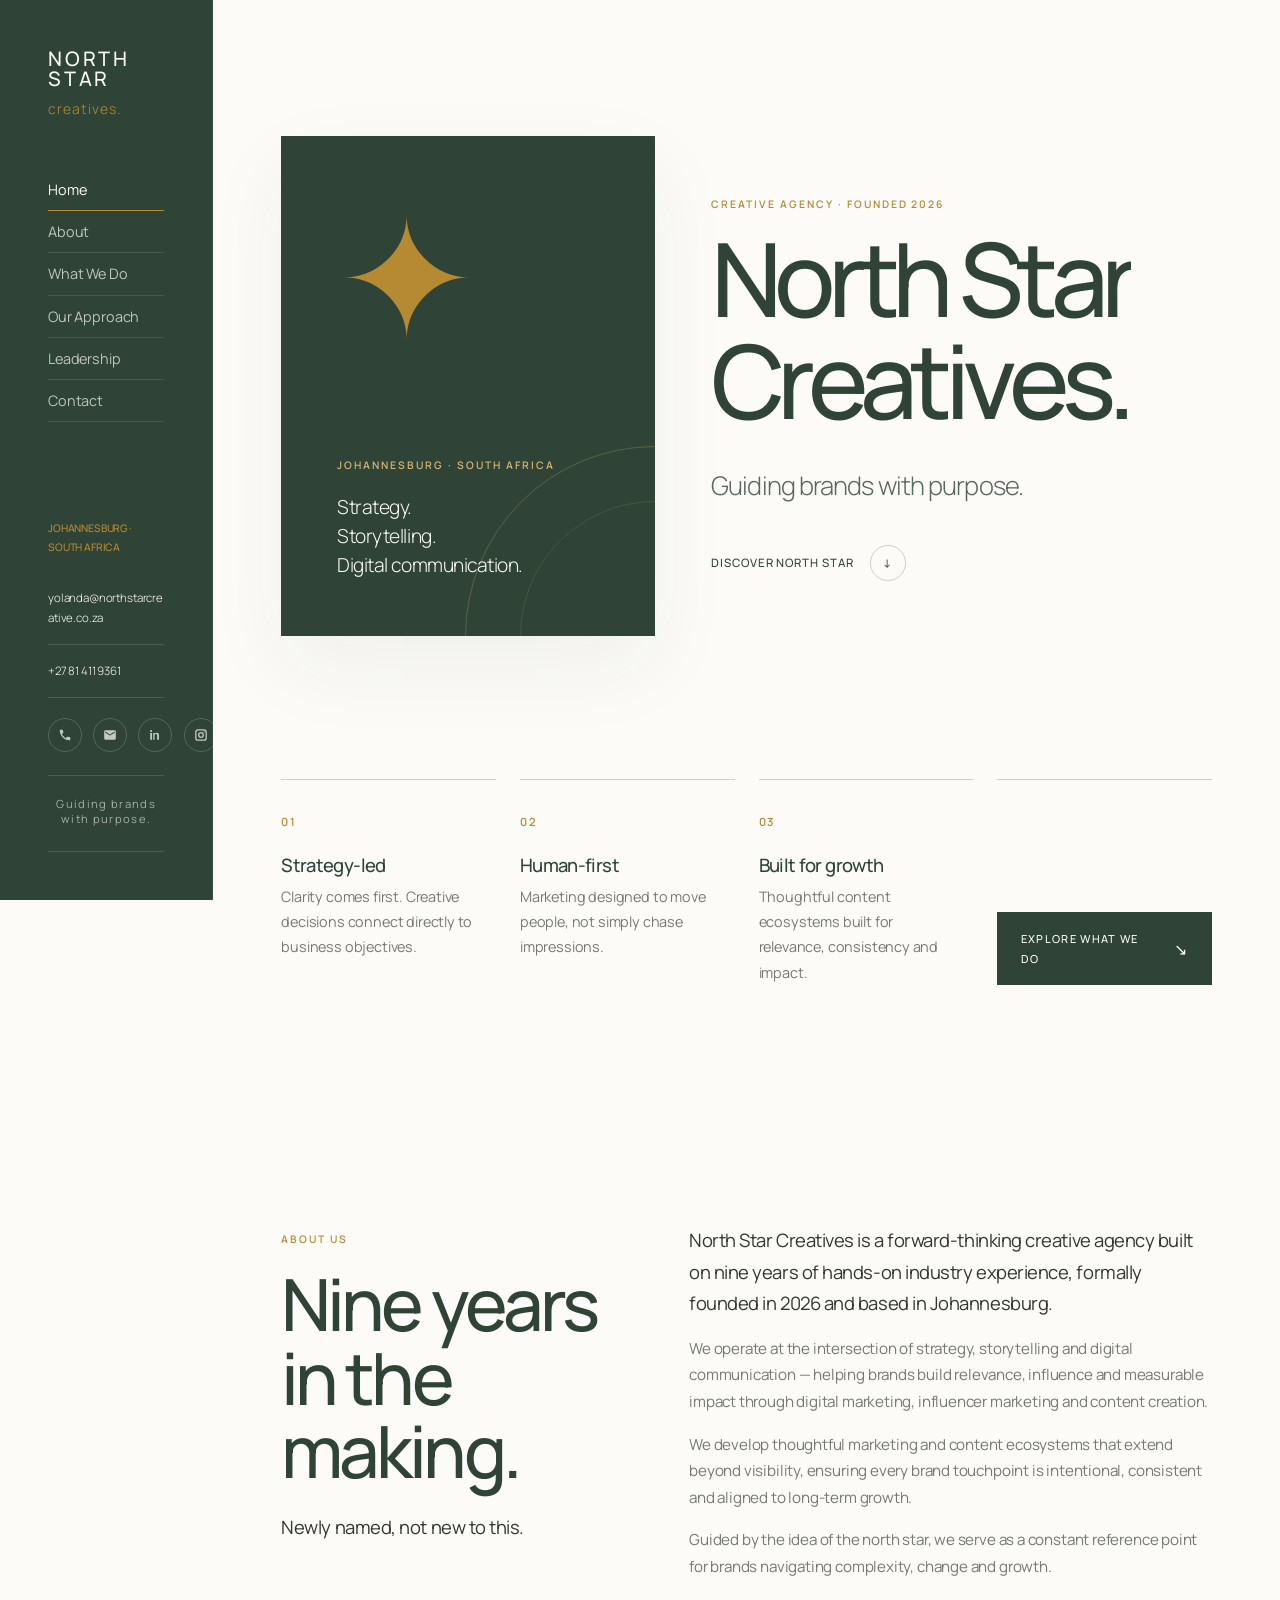
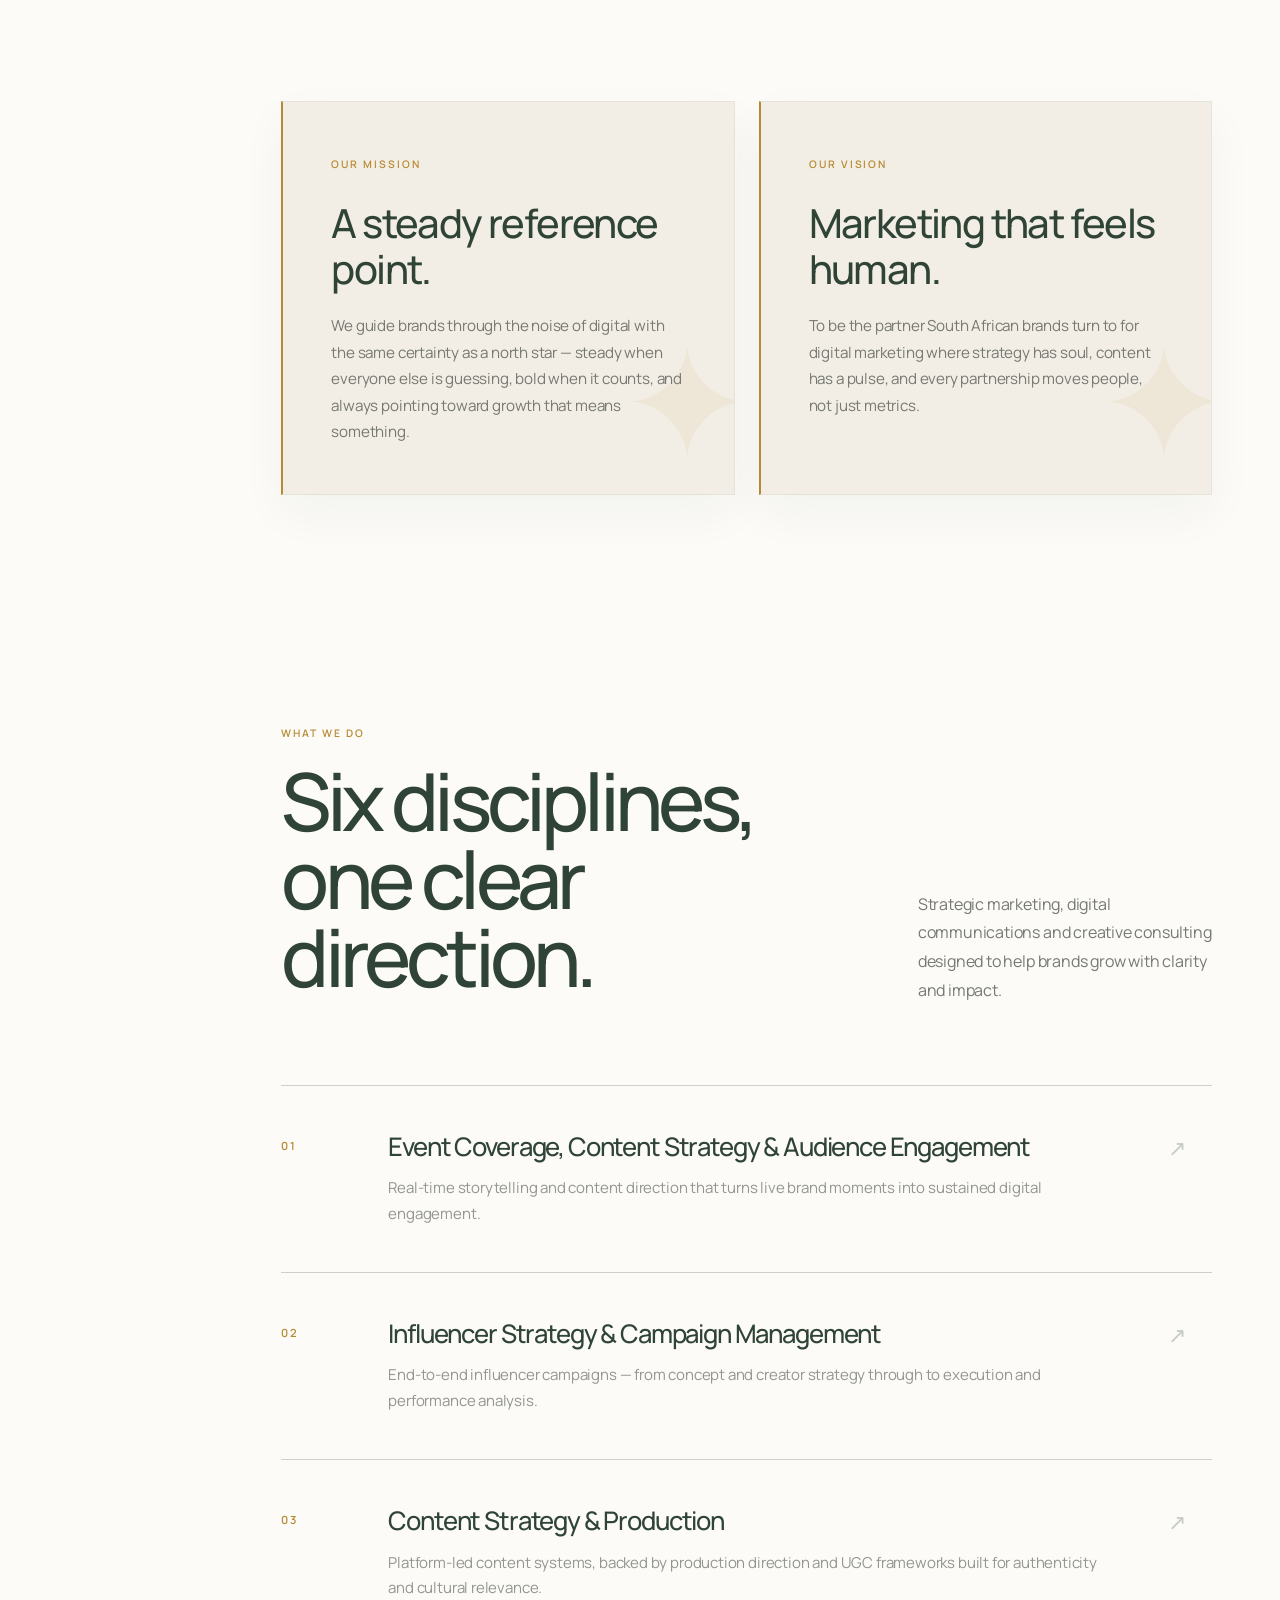
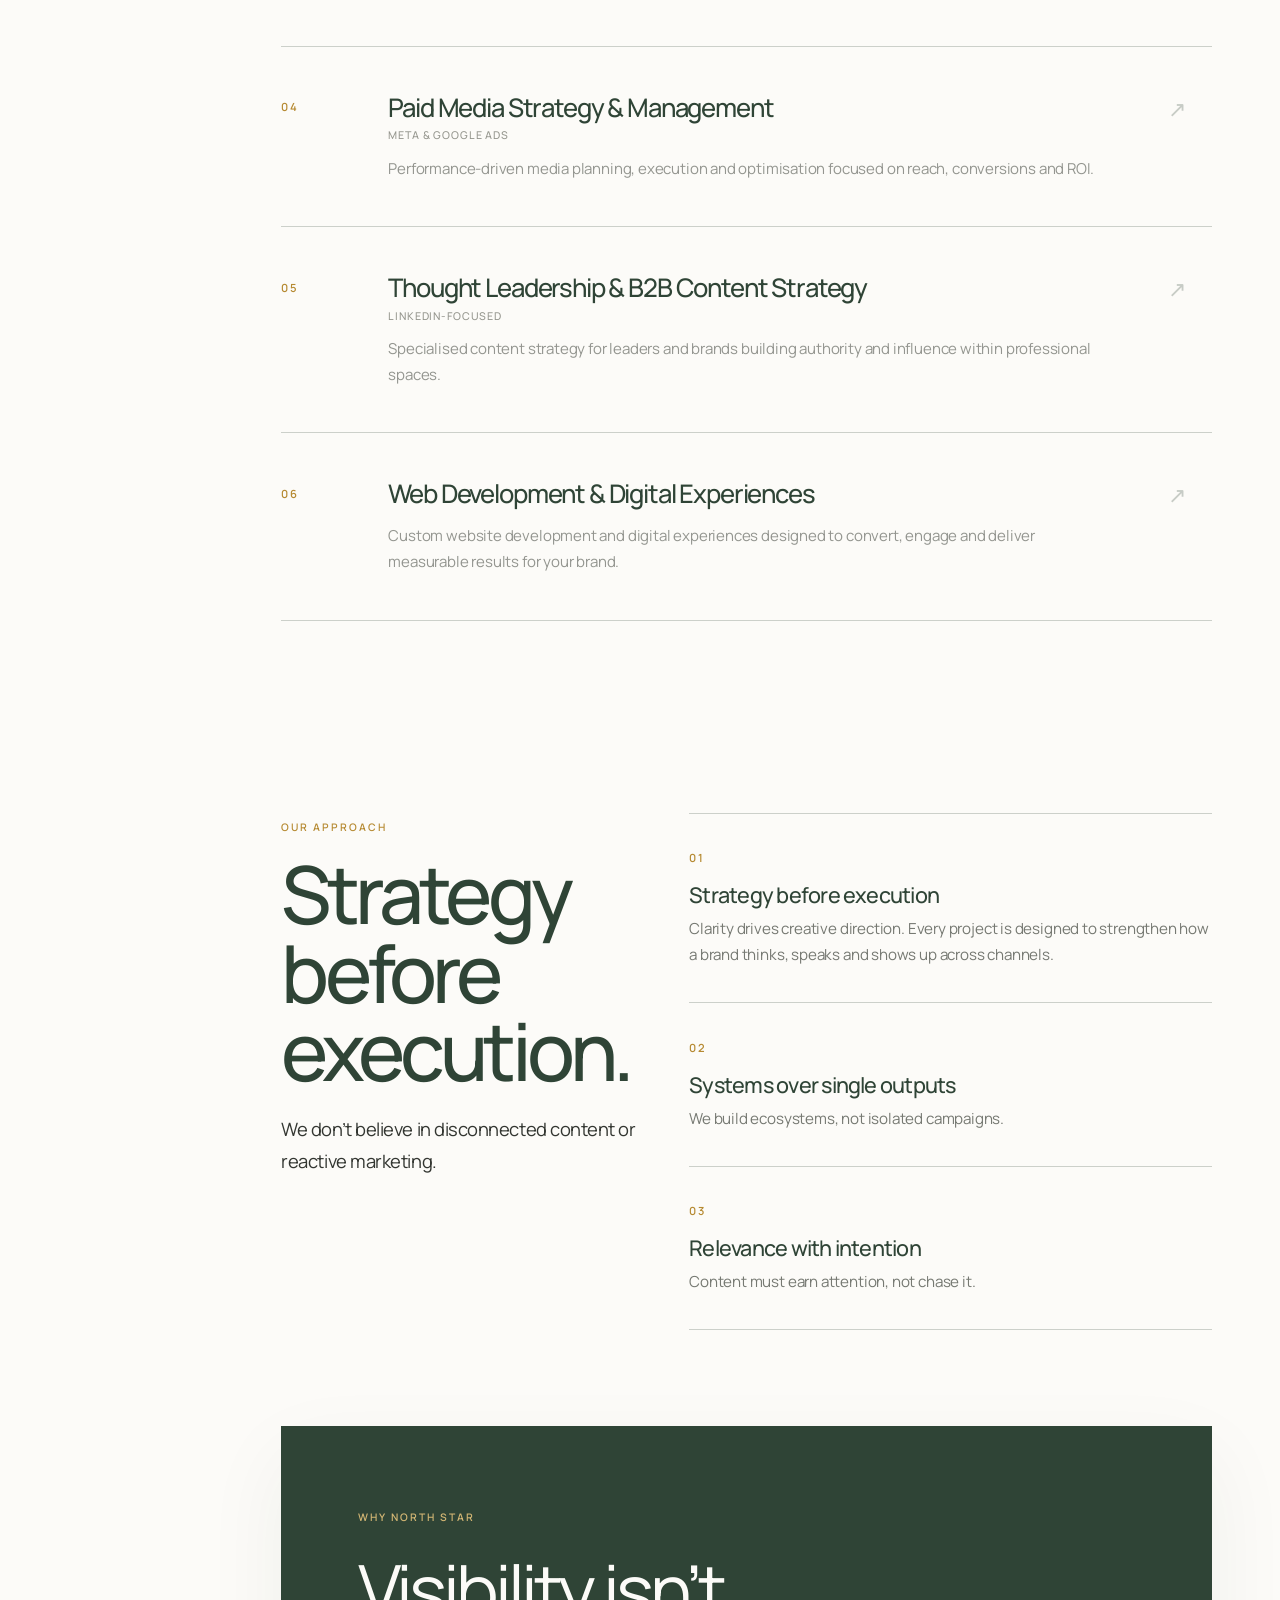
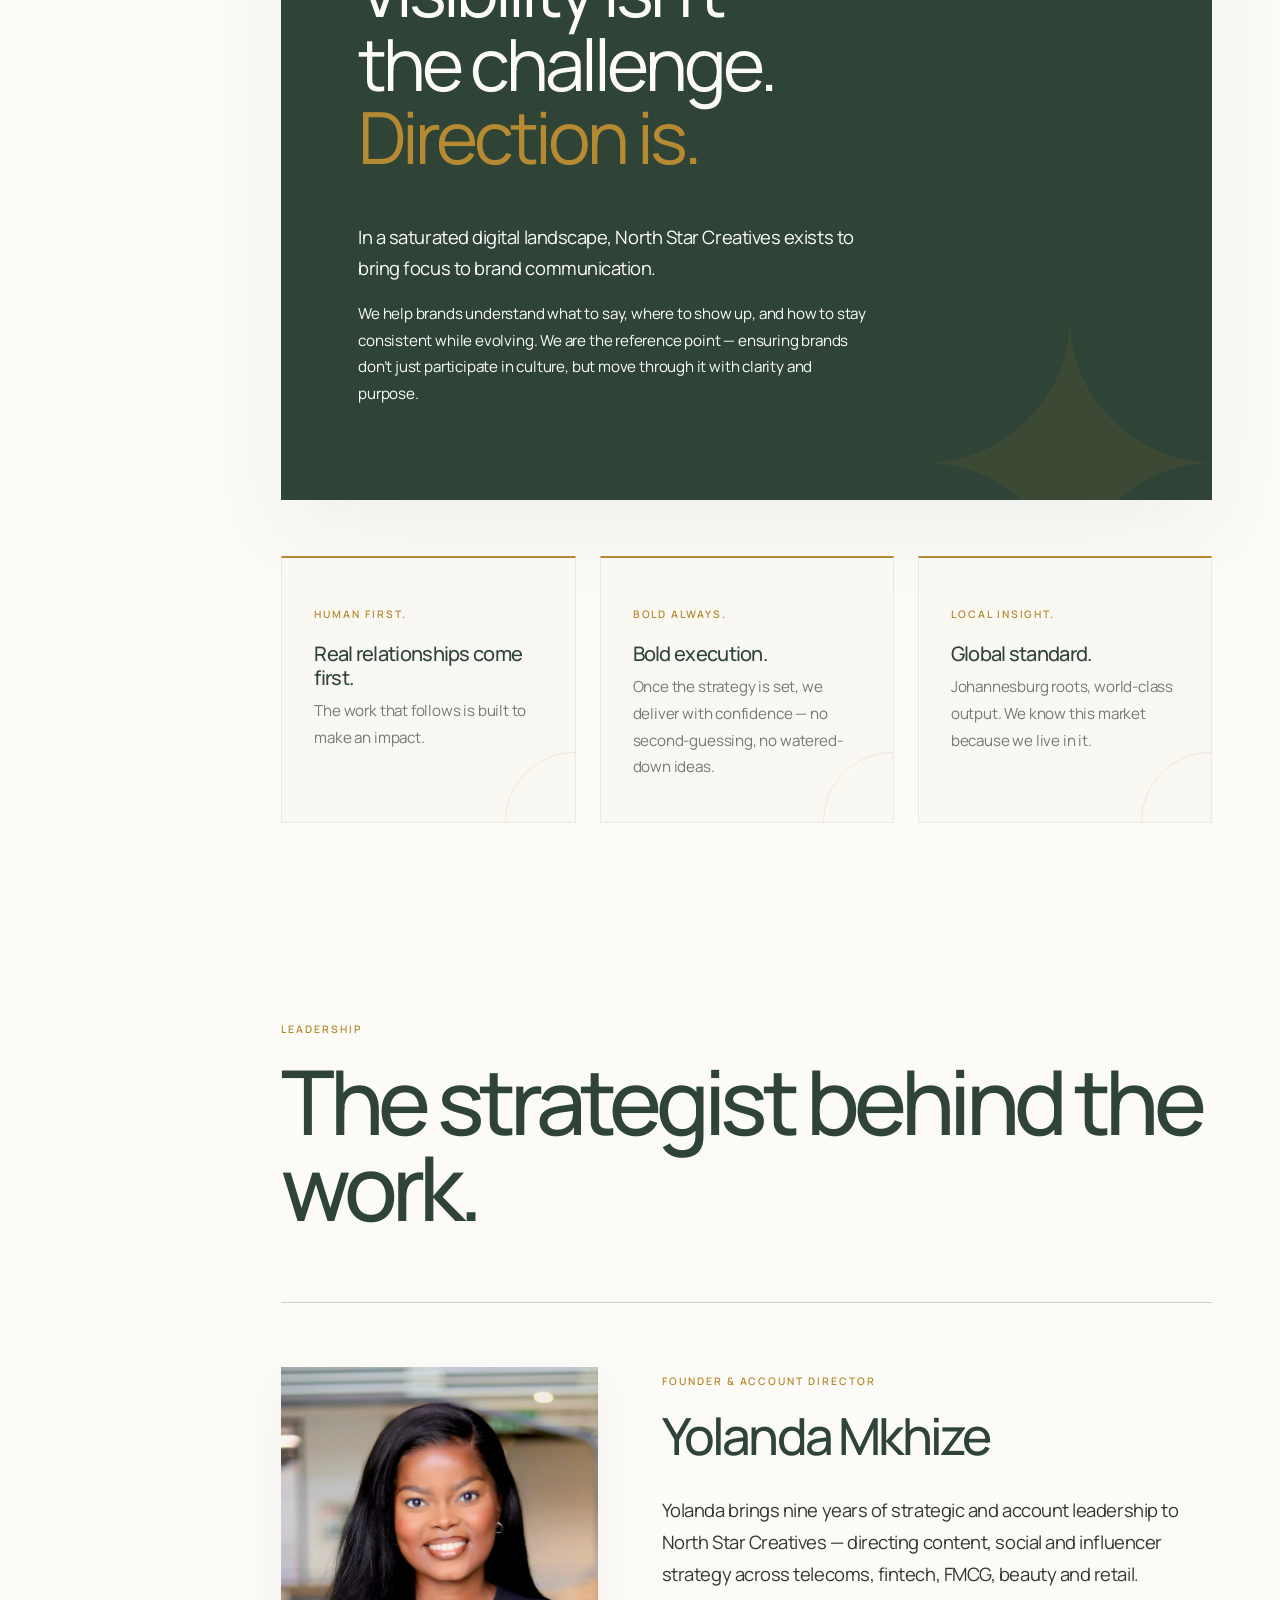
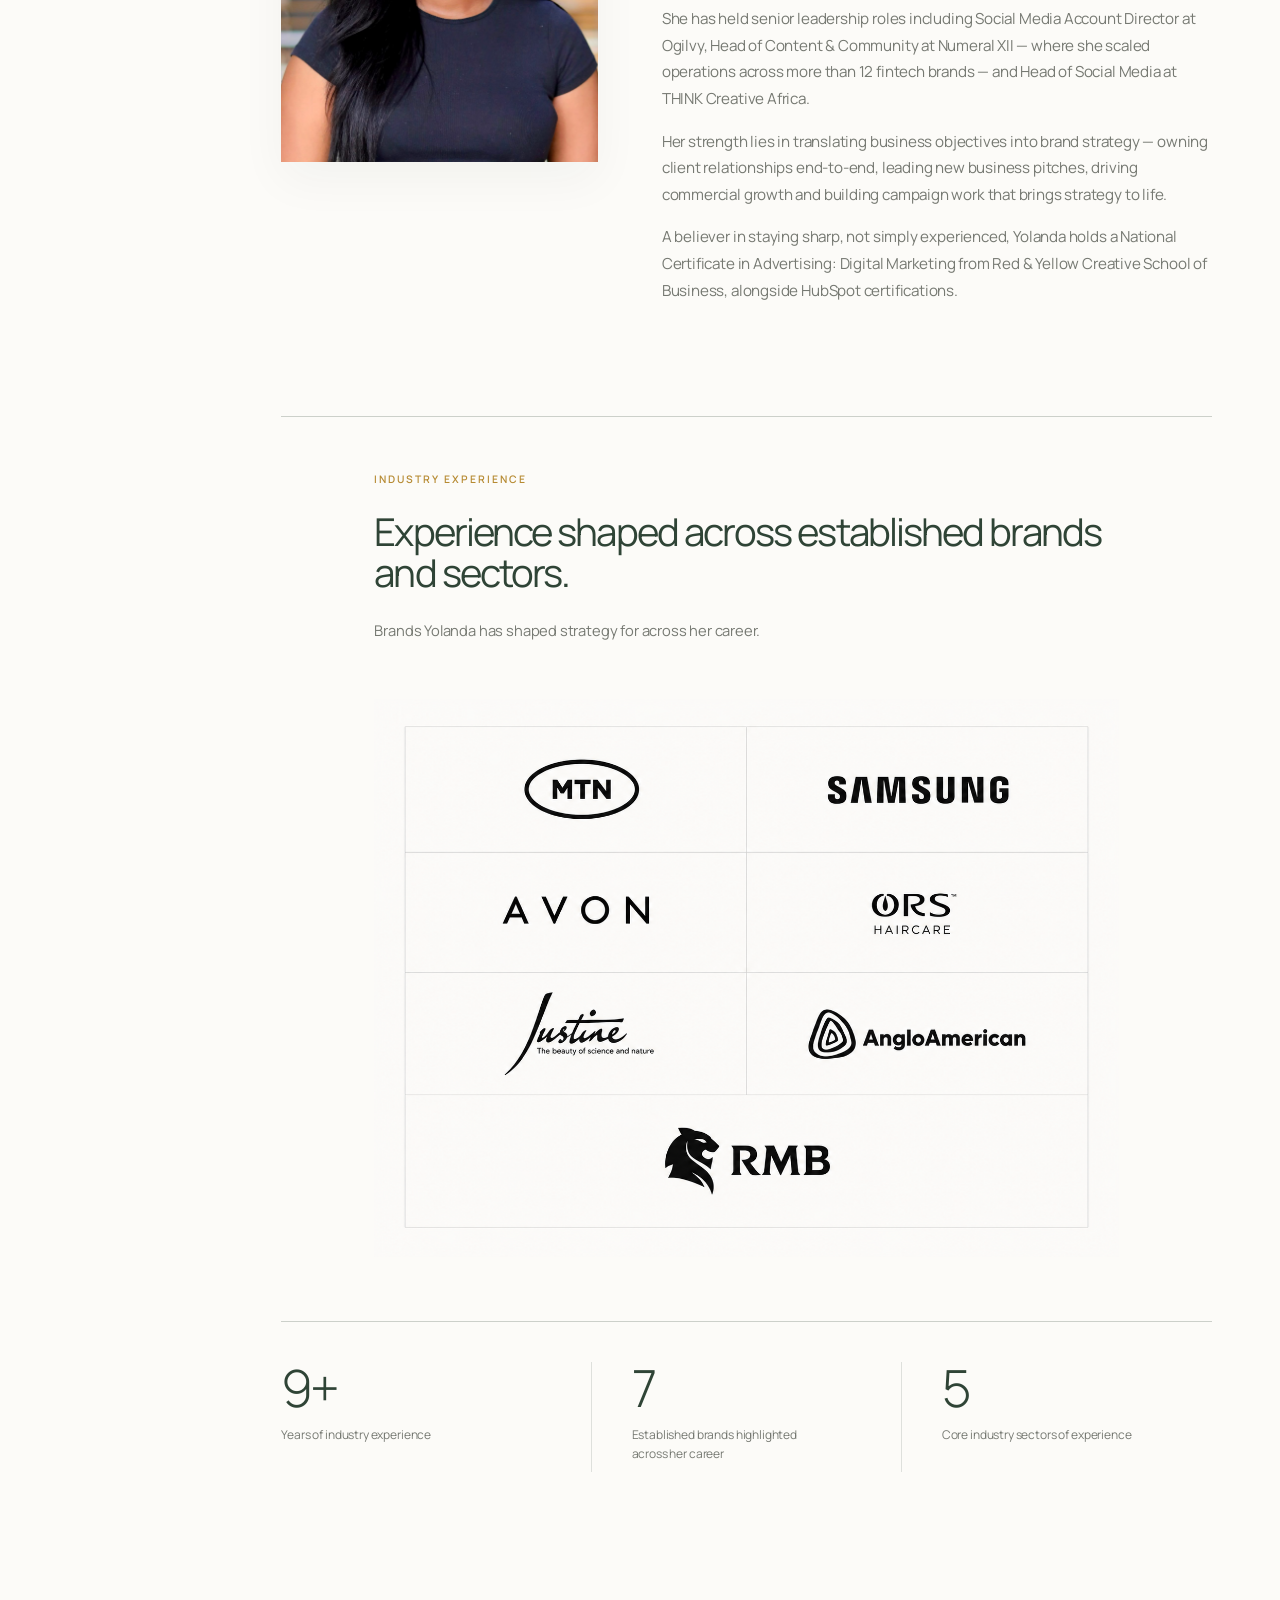
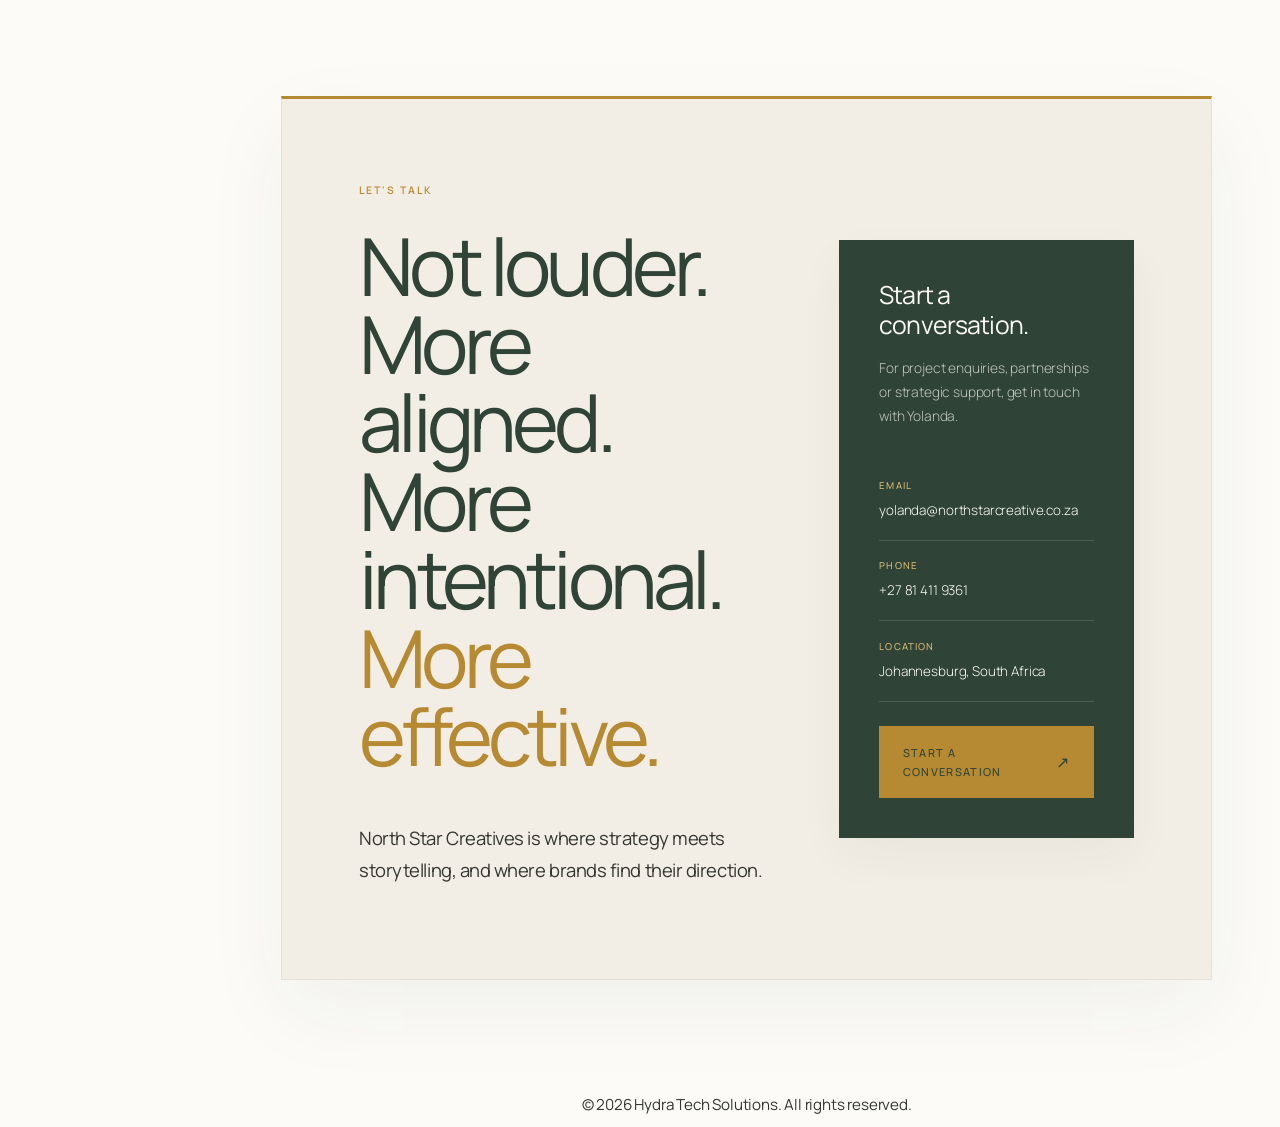
==== commit b3790696: "Fix Yolanda image path" ====
--- a/index.html
+++ b/index.html
@@ -1486,7 +1486,7 @@
     <div class="leader-photo-wrap">
 
       <img
-        src="images/yolanda.jpg"
+        src="images/Yolanda.jpg"
         alt="Yolanda Mkhize"
         class="leader-photo">
 
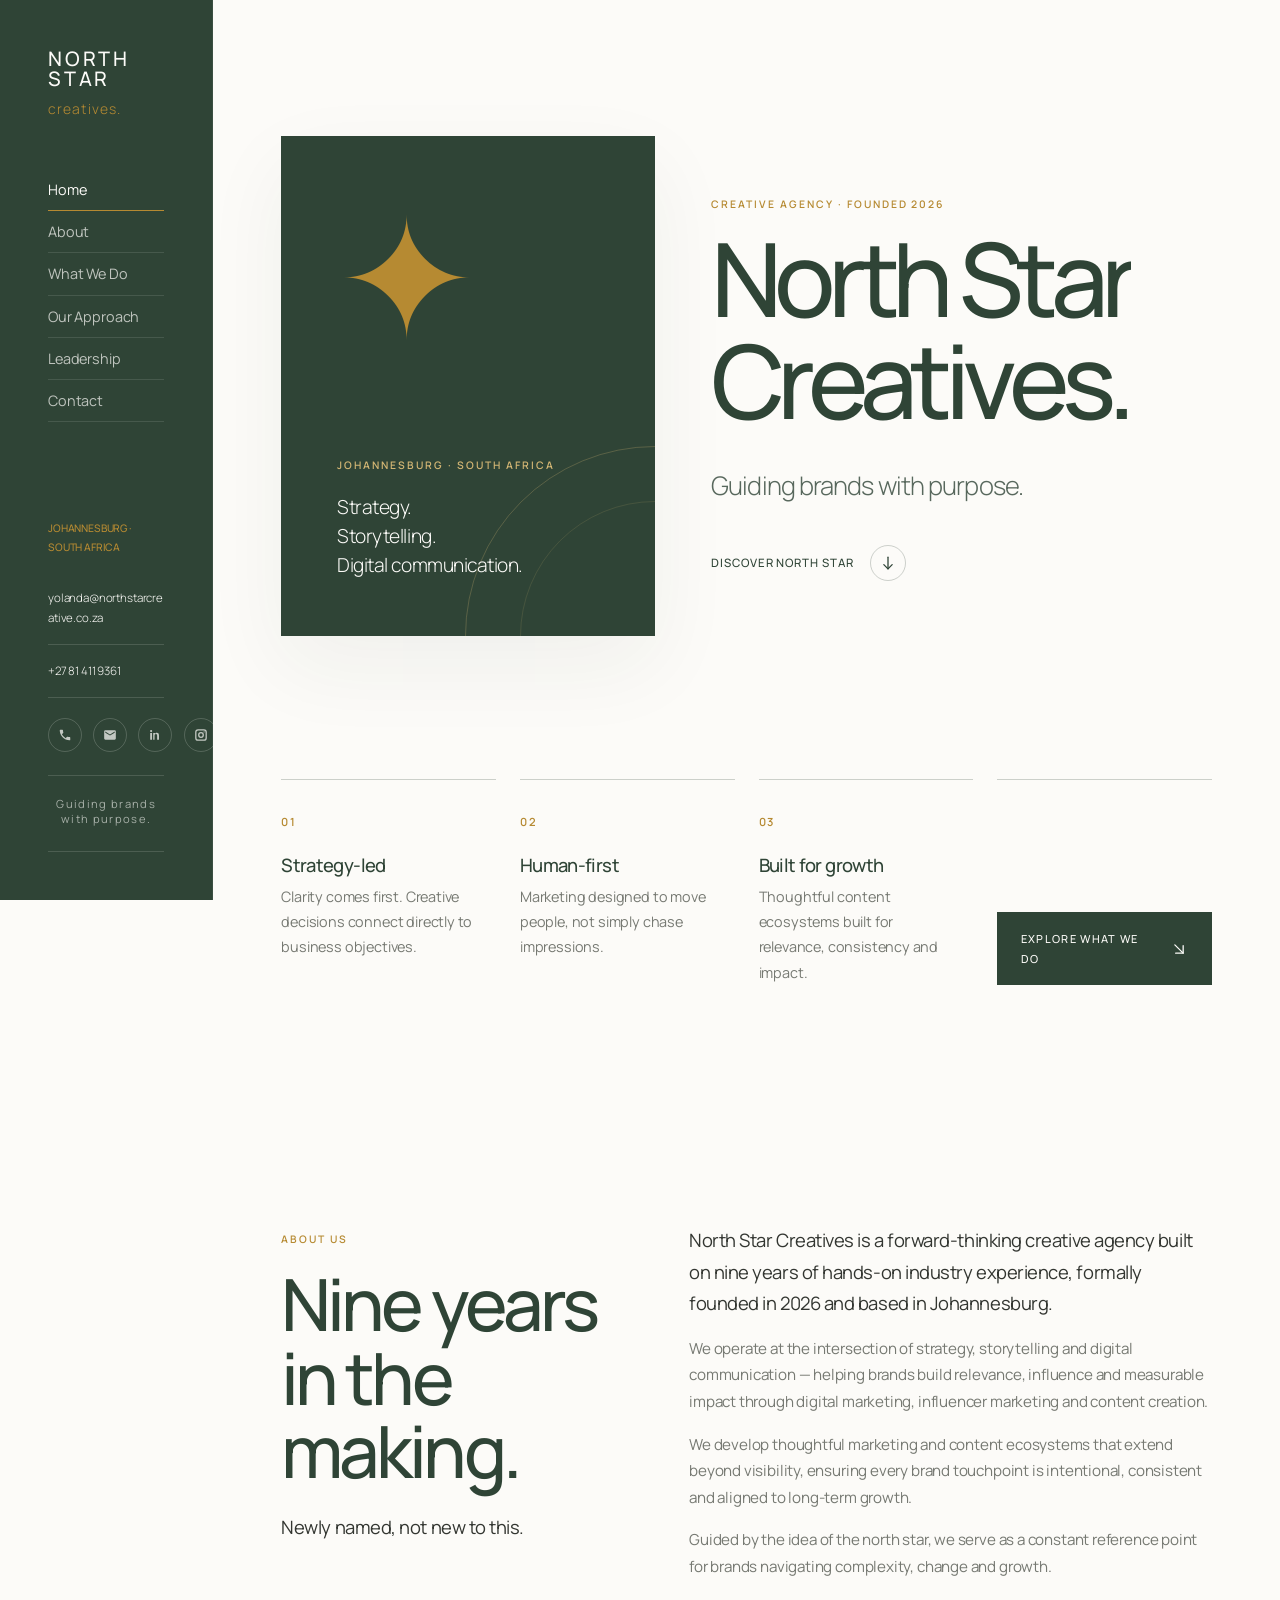
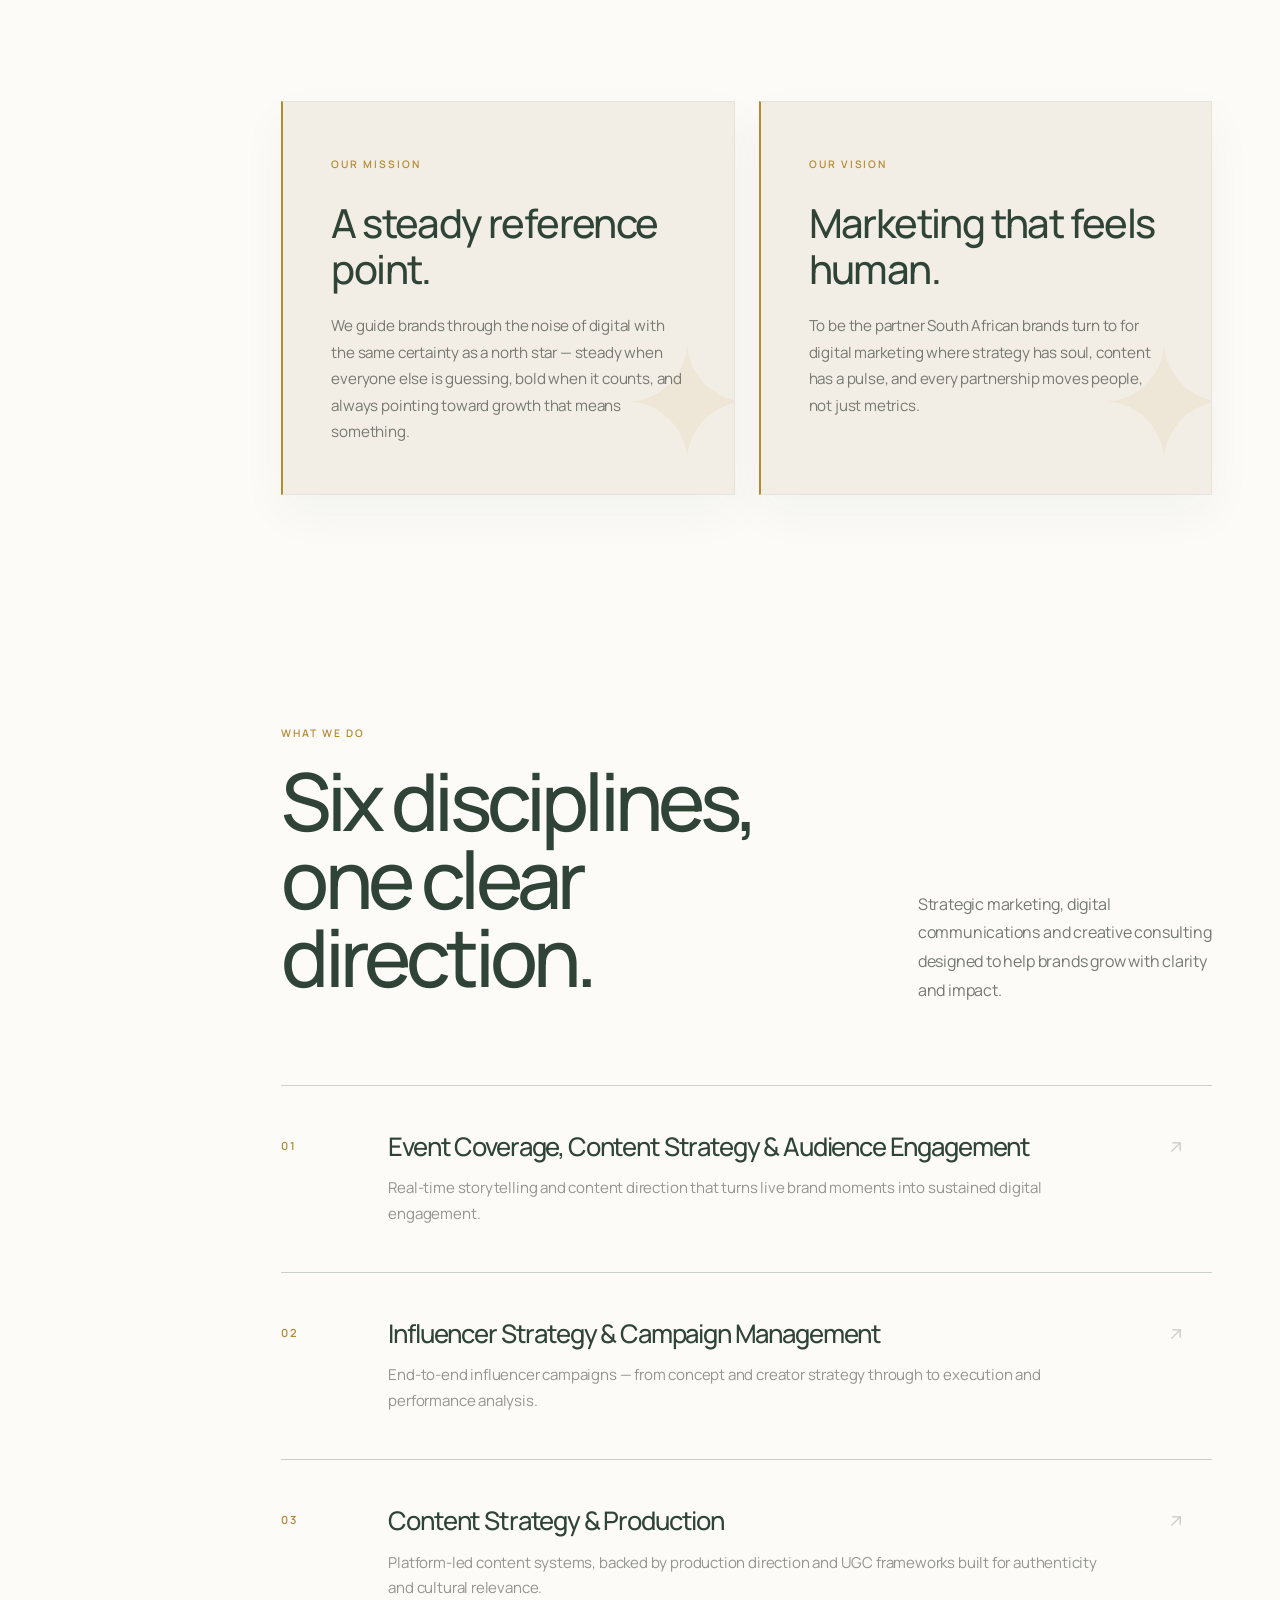
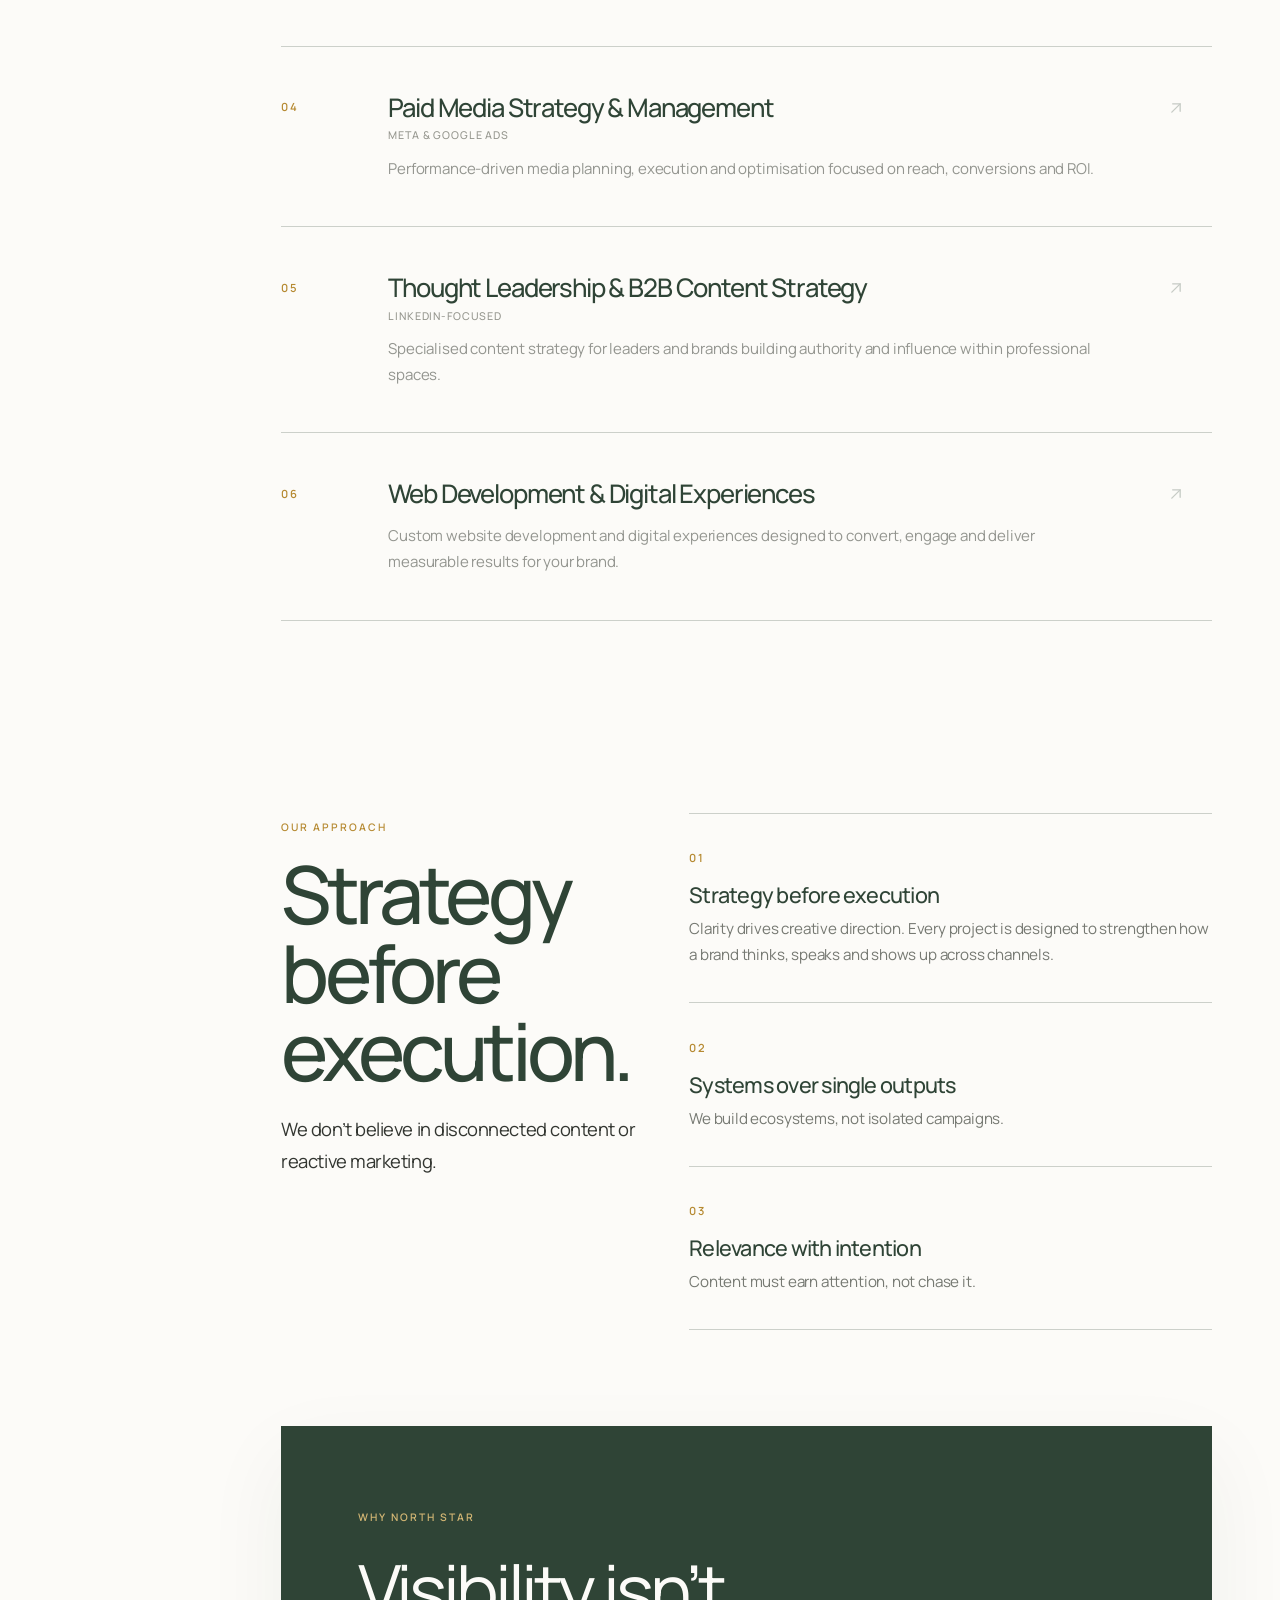
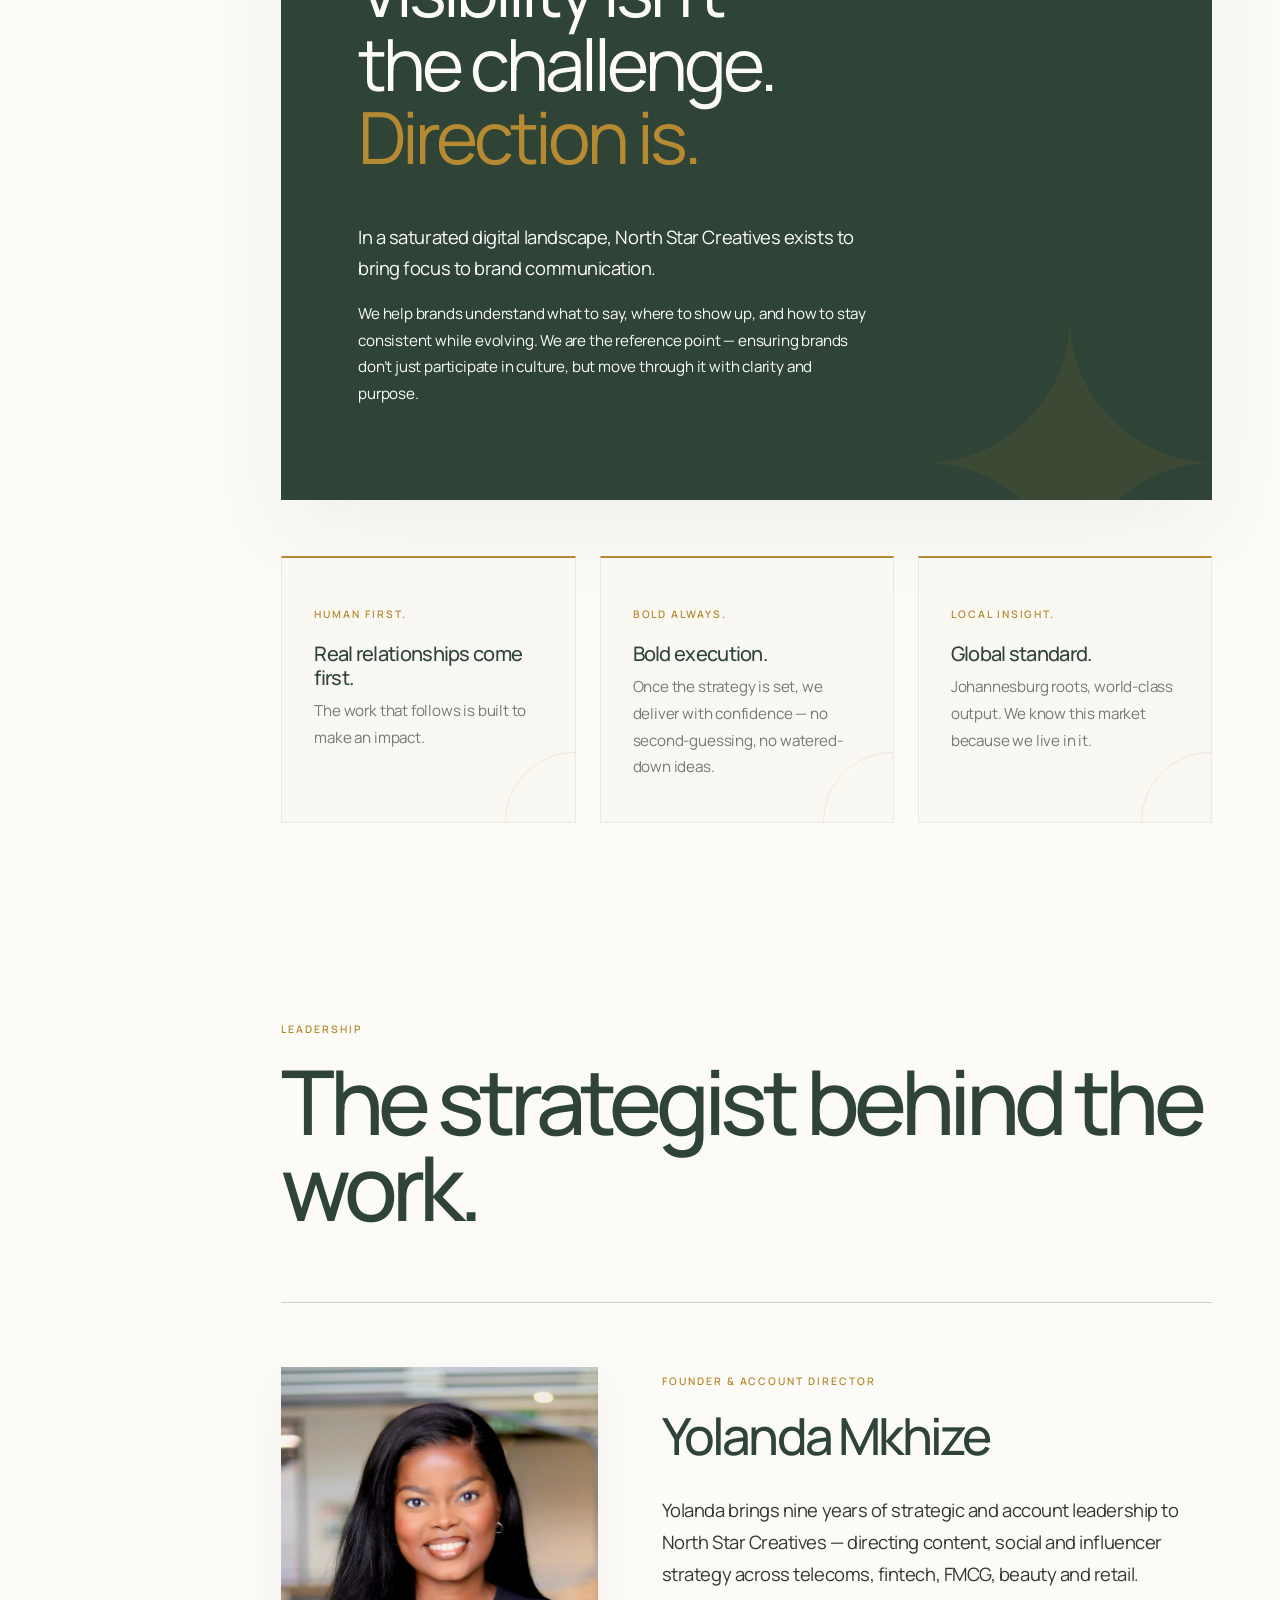
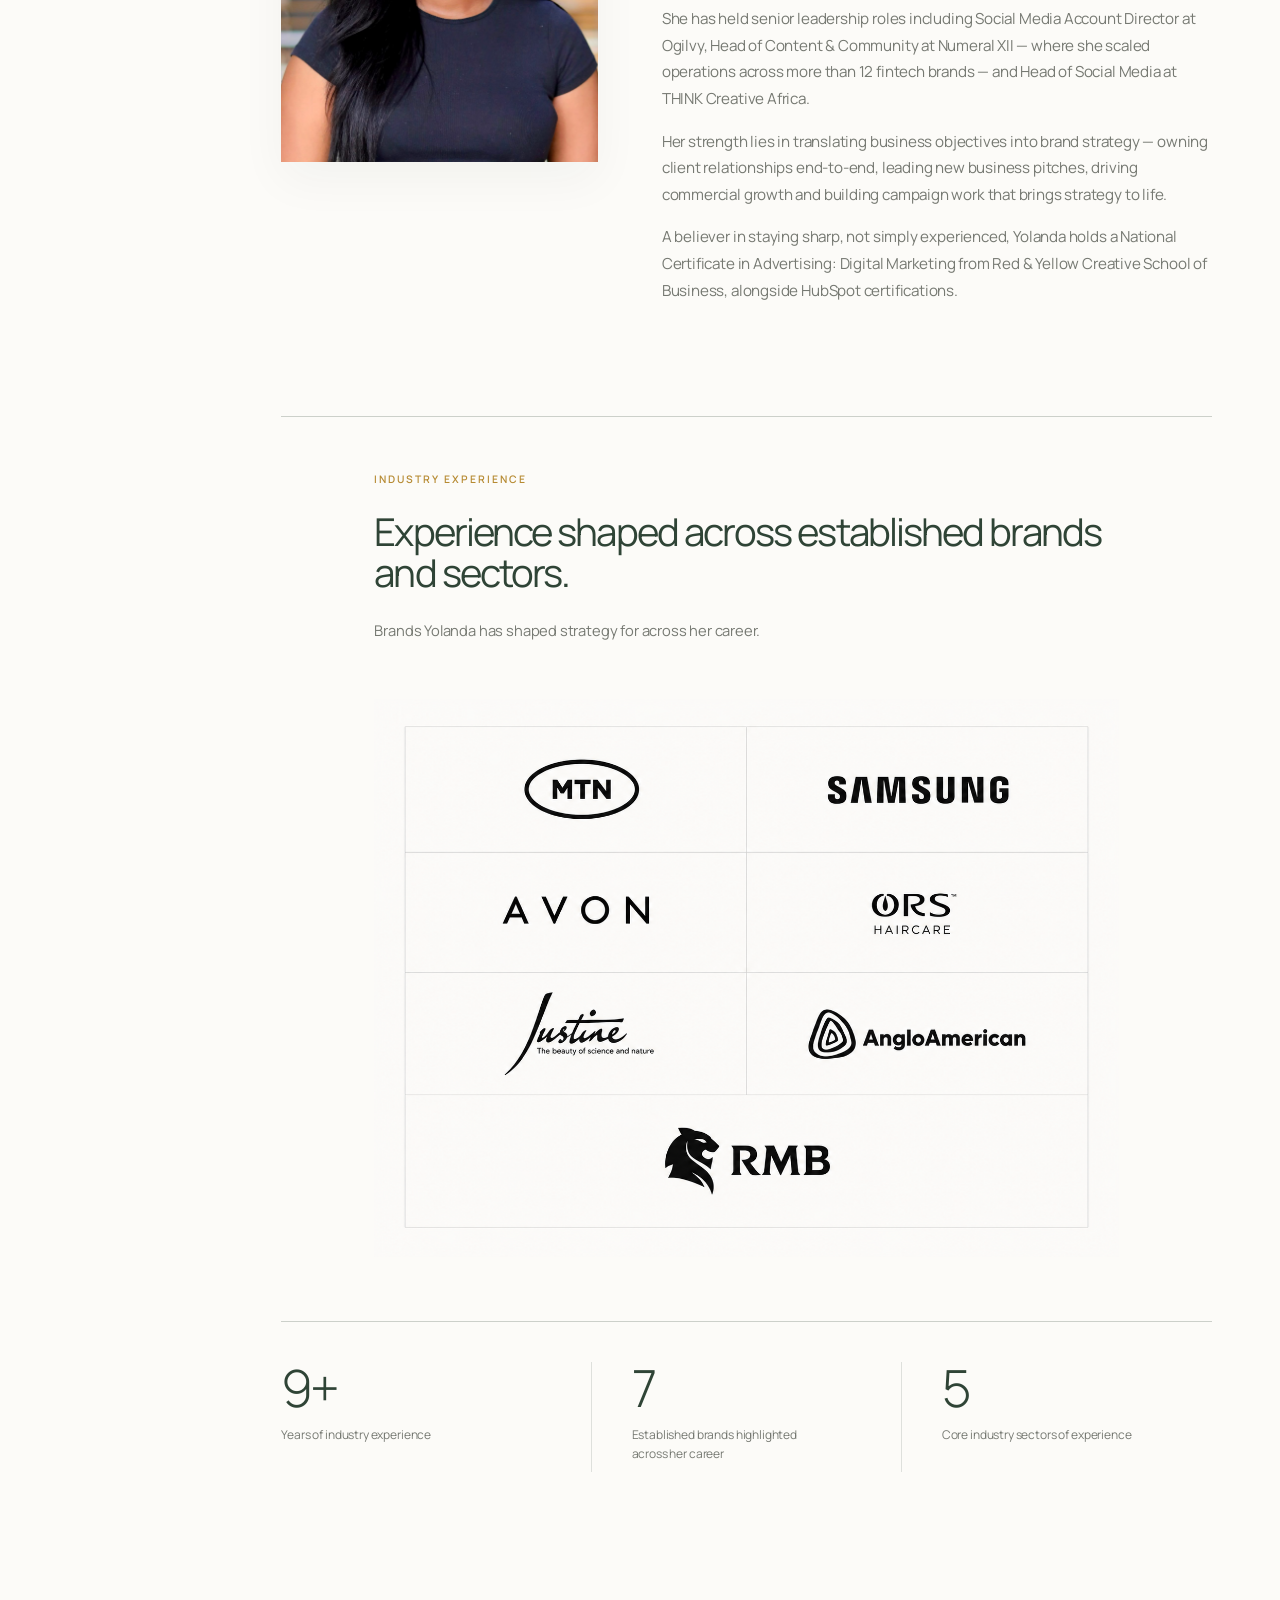
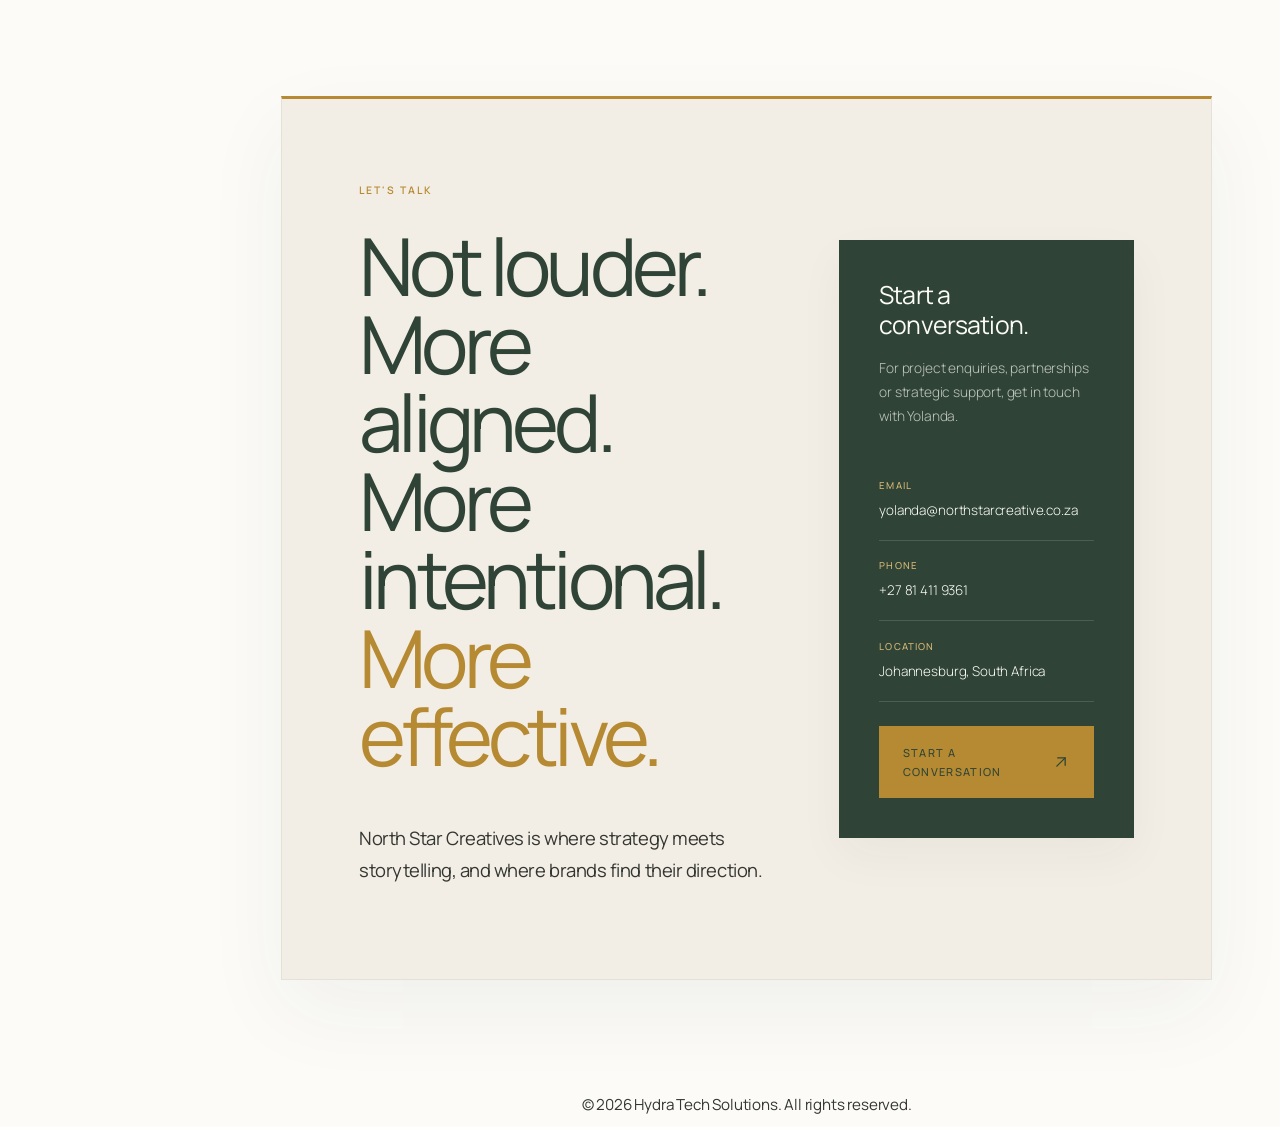
==== commit 1e9e016f: "Fix website arrows and mobile navigation" ====
--- a/index.html
+++ b/index.html
@@ -1,6 +1,5 @@
 <!DOCTYPE html>
 <html lang="en">
-
 <head>
   <meta charset="utf-8">
   <meta http-equiv="X-UA-Compatible" content="IE=edge">
@@ -58,7 +57,94 @@
     rel="stylesheet"
     href="style.css">
 
+
+  <!-- ==================================================
+       CONSISTENT NON-EMOJI ARROWS
+  =================================================== -->
+
+  <style>
+
+    .north-arrow-icon {
+      display: block;
+      width: 20px;
+      height: 20px;
+      flex: 0 0 auto;
+      overflow: visible;
+
+      fill: none;
+      stroke: currentColor;
+      stroke-width: 1.55;
+      stroke-linecap: round;
+      stroke-linejoin: round;
+
+      pointer-events: none;
+    }
+
+
+    /* Keep normal website arrows visible */
+
+    .service-arrow .north-arrow-icon,
+    .premium-button .north-arrow-icon,
+    .hero-scroll-arrow .north-arrow-icon {
+      display: block;
+    }
+
+
+    /* Mobile navigation arrows hidden on desktop */
+
+    .mobile-nav-arrow {
+      display: none;
+
+      width: 20px;
+      height: 20px;
+
+      margin-left: auto;
+
+      color: var(--north-gold, #b68a32);
+
+      opacity: 0.9;
+
+      transition:
+        transform 0.85s cubic-bezier(.22, 1, .36, 1),
+        opacity 0.65s ease;
+    }
+
+
+    @media (max-width: 991px) {
+
+      #one-page-menu .nav-link {
+        display: flex !important;
+        align-items: center;
+        justify-content: space-between;
+        gap: 1rem;
+      }
+
+
+      /* Prevent old CSS arrow characters appearing */
+
+      #one-page-menu .nav-link::after {
+        content: none !important;
+        display: none !important;
+      }
+
+
+      .mobile-nav-arrow {
+        display: block;
+      }
+
+
+      #one-page-menu .nav-link:hover .mobile-nav-arrow,
+      #one-page-menu .nav-link.active .mobile-nav-arrow {
+        transform: translate(3px, -3px);
+        opacity: 1;
+      }
+
+    }
+
+  </style>
+
 </head>
+
 
 
 <body
@@ -68,20 +154,18 @@
   tabindex="0">
 
 
-  <!-- MOBILE MENU -->
-
-  
+
 <!-- ==================================================
      MOBILE TOP BAR
 =================================================== -->
 
 <div class="mobile-topbar">
 
+
   <a
     href="#home"
     class="mobile-brand"
-    aria-label="North Star Creatives home"
-  >
+    aria-label="North Star Creatives home">
 
     <span class="mobile-brand-main">
       NORTH STAR
@@ -92,6 +176,7 @@
     </span>
 
   </a>
+
 
 
   <button
@@ -99,1398 +184,1689 @@
     type="button"
     aria-label="Open navigation"
     aria-expanded="false"
-    aria-controls="header-nav"
-  >
+    aria-controls="header-nav">
 
     <span></span>
 
   </button>
 
+
 </div>
 
 
-  <div class="container-fluid page-shell">
-
-
-    <!-- ========================================================
-         SIDEBAR
-    ========================================================= -->
-
-    <header
-      id="header-nav"
-      class="col-lg-2 position-fixed px-4 px-xl-5 north-star-sidebar">
-
-
-      <div class="header-wrap d-flex flex-column justify-content-between">
-
-
-        <div class="navigation">
-
-
-          <div class="site-logo mt-5">
+
+<div class="container-fluid page-shell">
+
+
+
+<!-- ========================================================
+     SIDEBAR
+========================================================= -->
+
+<header
+  id="header-nav"
+  class="col-lg-2 position-fixed px-4 px-xl-5 north-star-sidebar">
+
+
+  <div class="header-wrap d-flex flex-column justify-content-between">
+
+
+    <div class="navigation">
+
+
+
+      <!-- BRAND -->
+
+      <div class="site-logo mt-5">
+
+        <a
+          href="#home"
+          class="brand-lockup"
+          aria-label="North Star Creatives home">
+
+          <span class="brand-main">
+            NORTH STAR
+          </span>
+
+          <span class="brand-sub">
+            creatives.
+          </span>
+
+        </a>
+
+      </div>
+
+
+
+      <!-- NAVIGATION -->
+
+      <nav
+        id="one-page-menu"
+        class="vertical-menu my-5">
+
+
+        <ul class="menu-list list-unstyled">
+
+
+
+          <!-- HOME -->
+
+          <li>
 
             <a
               href="#home"
-              class="brand-lockup"
-              aria-label="North Star Creatives home">
-
-              <span class="brand-main">
-                NORTH STAR
+              class="nav-link active">
+
+              <span class="nav-link-label">
+                Home
               </span>
 
-              <span class="brand-sub">
-                creatives.
+              <svg
+                class="mobile-nav-arrow north-arrow-icon"
+                viewBox="0 0 24 24"
+                aria-hidden="true"
+                focusable="false">
+
+                <path d="M7 17L17 7"></path>
+                <path d="M8 7H17V16"></path>
+
+              </svg>
+
+            </a>
+
+          </li>
+
+
+
+          <!-- ABOUT -->
+
+          <li>
+
+            <a
+              href="#about"
+              class="nav-link">
+
+              <span class="nav-link-label">
+                About
               </span>
 
+              <svg
+                class="mobile-nav-arrow north-arrow-icon"
+                viewBox="0 0 24 24"
+                aria-hidden="true"
+                focusable="false">
+
+                <path d="M7 17L17 7"></path>
+                <path d="M8 7H17V16"></path>
+
+              </svg>
+
             </a>
 
-          </div>
-
-
-
-          <nav
-            id="one-page-menu"
-            class="vertical-menu my-5">
-
-
-            <ul class="menu-list list-unstyled">
-
-
-              <li>
-                <a
-                  href="#home"
-                  class="nav-link active">
-                  Home
-                </a>
-              </li>
-
-
-              <li>
-                <a
-                  href="#about"
-                  class="nav-link">
-                  About
-                </a>
-              </li>
-
-
-              <li>
-                <a
-                  href="#services"
-                  class="nav-link">
-                  What We Do
-                </a>
-              </li>
-
-
-              <li>
-                <a
-                  href="#approach"
-                  class="nav-link">
-                  Our Approach
-                </a>
-              </li>
-
-
-              <li>
-                <a
-                  href="#leadership"
-                  class="nav-link">
-                  Leadership
-                </a>
-              </li>
-
-
-              <li>
-                <a
-                  href="#contact"
-                  class="nav-link">
-                  Contact
-                </a>
-              </li>
-
-
-            </ul>
-
-          </nav>
-
+          </li>
+
+
+
+          <!-- SERVICES -->
+
+          <li>
+
+            <a
+              href="#services"
+              class="nav-link">
+
+              <span class="nav-link-label">
+                What We Do
+              </span>
+
+              <svg
+                class="mobile-nav-arrow north-arrow-icon"
+                viewBox="0 0 24 24"
+                aria-hidden="true"
+                focusable="false">
+
+                <path d="M7 17L17 7"></path>
+                <path d="M8 7H17V16"></path>
+
+              </svg>
+
+            </a>
+
+          </li>
+
+
+
+          <!-- APPROACH -->
+
+          <li>
+
+            <a
+              href="#approach"
+              class="nav-link">
+
+              <span class="nav-link-label">
+                Our Approach
+              </span>
+
+              <svg
+                class="mobile-nav-arrow north-arrow-icon"
+                viewBox="0 0 24 24"
+                aria-hidden="true"
+                focusable="false">
+
+                <path d="M7 17L17 7"></path>
+                <path d="M8 7H17V16"></path>
+
+              </svg>
+
+            </a>
+
+          </li>
+
+
+
+          <!-- LEADERSHIP -->
+
+          <li>
+
+            <a
+              href="#leadership"
+              class="nav-link">
+
+              <span class="nav-link-label">
+                Leadership
+              </span>
+
+              <svg
+                class="mobile-nav-arrow north-arrow-icon"
+                viewBox="0 0 24 24"
+                aria-hidden="true"
+                focusable="false">
+
+                <path d="M7 17L17 7"></path>
+                <path d="M8 7H17V16"></path>
+
+              </svg>
+
+            </a>
+
+          </li>
+
+
+
+          <!-- CONTACT -->
+
+          <li>
+
+            <a
+              href="#contact"
+              class="nav-link">
+
+              <span class="nav-link-label">
+                Contact
+              </span>
+
+              <svg
+                class="mobile-nav-arrow north-arrow-icon"
+                viewBox="0 0 24 24"
+                aria-hidden="true"
+                focusable="false">
+
+                <path d="M7 17L17 7"></path>
+                <path d="M8 7H17V16"></path>
+
+              </svg>
+
+            </a>
+
+          </li>
+
+
+        </ul>
+
+
+      </nav>
+
+
+    </div>
+
+
+
+    <!-- SIDEBAR CONTACT -->
+
+    <div class="sidebar-contact">
+
+
+      <span class="sidebar-location">
+        Johannesburg · South Africa
+      </span>
+
+
+
+      <div class="email-links mt-3">
+
+
+        <a
+          href="mailto:yolanda@northstarcreative.co.za"
+          class="py-3 border-bottom d-flex">
+
+          yolanda@northstarcreative.co.za
+
+        </a>
+
+
+
+        <a
+          href="tel:+27814119361"
+          class="py-3 border-bottom d-flex">
+
+          +27 81 411 9361
+
+        </a>
+
+
+      </div>
+
+
+
+      <!-- SOCIAL LINKS -->
+
+      <div class="sidebar-socials">
+
+
+
+        <!-- PHONE -->
+
+        <a
+          href="tel:+27814119361"
+          class="sidebar-social-link"
+          aria-label="Call North Star Creatives">
+
+          <svg
+            class="sidebar-social-icon"
+            viewBox="0 0 24 24"
+            aria-hidden="true">
+
+            <path
+              d="M6.62 10.79a15.46 15.46 0 0 0 6.59 6.59l2.2-2.2a1 1 0 0 1 1.02-.24c1.12.37 2.33.57 3.57.57a1 1 0 0 1 1 1V20a1 1 0 0 1-1 1C10.61 21 3 13.39 3 4a1 1 0 0 1 1-1h3.5a1 1 0 0 1 1 1c0 1.24.2 2.45.57 3.57a1 1 0 0 1-.25 1.02l-2.2 2.2z"/>
+
+          </svg>
+
+        </a>
+
+
+
+        <!-- EMAIL -->
+
+        <a
+          href="mailto:yolanda@northstarcreative.co.za"
+          class="sidebar-social-link"
+          aria-label="Email North Star Creatives">
+
+          <svg
+            class="sidebar-social-icon"
+            viewBox="0 0 24 24"
+            aria-hidden="true">
+
+            <path
+              d="M20 4H4a2 2 0 0 0-2 2v12a2 2 0 0 0 2 2h16a2 2 0 0 0 2-2V6a2 2 0 0 0-2-2zm0 4-8 5-8-5V6l8 5 8-5v2z"/>
+
+          </svg>
+
+        </a>
+
+
+
+        <!-- LINKEDIN -->
+
+        <a
+          href="https://www.linkedin.com/company/north-star-creatives/"
+          target="_blank"
+          rel="noopener noreferrer"
+          class="sidebar-social-link"
+          aria-label="North Star Creatives on LinkedIn">
+
+          <svg
+            class="sidebar-social-icon"
+            viewBox="0 0 24 24"
+            aria-hidden="true">
+
+            <path
+              d="M5.34 3.5A1.84 1.84 0 1 1 5.34 7.18 1.84 1.84 0 0 1 5.34 3.5zM3.75 8.5h3.18V20H3.75V8.5zm5.17 0h3.05v1.57h.04c.43-.8 1.46-1.94 3.01-1.94 3.22 0 3.81 2.12 3.81 4.87V20h-3.17v-6.2c0-1.48-.03-3.38-2.06-3.38-2.06 0-2.38 1.61-2.38 3.27V20H8.92V8.5z"/>
+
+          </svg>
+
+        </a>
+
+
+
+        <!-- INSTAGRAM -->
+
+        <a
+          href="https://www.instagram.com/northstar_creatives?igsi=ZWZ6OWdwNGkxcm1v"
+          target="_blank"
+          rel="noopener noreferrer"
+          class="sidebar-social-link"
+          aria-label="North Star Creatives on Instagram">
+
+          <svg
+            class="sidebar-social-icon"
+            viewBox="0 0 24 24"
+            aria-hidden="true">
+
+            <path
+              d="M7 2h10a5 5 0 0 1 5 5v10a5 5 0 0 1-5 5H7a5 5 0 0 1-5-5V7a5 5 0 0 1 5-5zm0 2.2A2.8 2.8 0 0 0 4.2 7v10A2.8 2.8 0 0 0 7 19.8h10a2.8 2.8 0 0 0 2.8-2.8V7A2.8 2.8 0 0 0 17 4.2H7zm10.25 1.55a.95.95 0 1 1 0 1.9.95.95 0 0 1 0-1.9zM12 7a5 5 0 1 1 0 10 5 5 0 0 1 0-10zm0 2.2A2.8 2.8 0 1 0 12 14.8 2.8 2.8 0 0 0 12 9.2z"/>
+
+          </svg>
+
+        </a>
+
+
+      </div>
+
+
+
+      <p class="sidebar-tagline mb-2">
+        Guiding brands with purpose.
+      </p>
+
+
+      <div class="sidebar-footer py-4 mt-4">
+
+        <p class="mb-0"></p>
+
+      </div>
+
+
+    </div>
+
+
+  </div>
+
+
+</header>
+
+
+
+<!-- ========================================================
+     MAIN
+========================================================= -->
+
+<main class="col-lg-10 offset-lg-2">
+
+
+<div class="container">
+
+
+<div class="content-shell">
+
+
+
+<!-- ==================================================
+     HOME
+=================================================== -->
+
+<section
+  id="home"
+  class="home-section">
+
+
+  <div class="row align-items-center hero-row">
+
+
+
+    <!-- HERO VISUAL -->
+
+    <div class="col-lg-5">
+
+
+      <div
+        class="hero-visual"
+        data-aos="fade-right"
+        data-aos-duration="1200">
+
+
+        <div class="north-star-symbol">
+          ✦
         </div>
 
 
-
-        <div class="sidebar-contact">
-
-
-          <span class="sidebar-location">
+        <div class="hero-visual-bottom">
+
+
+          <span class="section-kicker dark-kicker">
             Johannesburg · South Africa
           </span>
 
 
-          <div class="email-links mt-3">
-
-
-            <a
-              href="mailto:yolanda@northstarcreative.co.za"
-              class="py-3 border-bottom d-flex">
-
-              yolanda@northstarcreative.co.za
-
-            </a>
-
-
-            <a
-              href="tel:+27814119361"
-              class="py-3 border-bottom d-flex">
-
-              +27 81 411 9361
-
-            </a>
-
-
-          </div>
-
-          
-
-<!-- SOCIAL LINKS -->
-
-<div class="sidebar-socials">
-
-  <!-- PHONE -->
-  <a
-    href="tel:+27814119361"
-    class="sidebar-social-link"
-    aria-label="Call North Star Creatives"
-  >
-    <svg
-      class="sidebar-social-icon"
-      viewBox="0 0 24 24"
-      aria-hidden="true"
-    >
-      <path d="M6.62 10.79a15.46 15.46 0 0 0 6.59 6.59l2.2-2.2a1 1 0 0 1 1.02-.24c1.12.37 2.33.57 3.57.57a1 1 0 0 1 1 1V20a1 1 0 0 1-1 1C10.61 21 3 13.39 3 4a1 1 0 0 1 1-1h3.5a1 1 0 0 1 1 1c0 1.24.2 2.45.57 3.57a1 1 0 0 1-.25 1.02l-2.2 2.2z"/>
-    </svg>
-  </a>
-
-
-  <!-- EMAIL -->
-  <a
-    href="mailto:yolanda@northstarcreative.co.za"
-    class="sidebar-social-link"
-    aria-label="Email North Star Creatives"
-  >
-    <svg
-      class="sidebar-social-icon"
-      viewBox="0 0 24 24"
-      aria-hidden="true"
-    >
-      <path d="M20 4H4a2 2 0 0 0-2 2v12a2 2 0 0 0 2 2h16a2 2 0 0 0 2-2V6a2 2 0 0 0-2-2zm0 4-8 5-8-5V6l8 5 8-5v2z"/>
-    </svg>
-  </a>
-
-
-  <!-- LINKEDIN -->
-  <a
-    href=" https://www.linkedin.com/company/north-star-creatives/"
-    target="_blank"
-    rel="noopener noreferrer"
-    class="sidebar-social-link"
-    aria-label="North Star Creatives on LinkedIn"
-  >
-    <svg
-      class="sidebar-social-icon"
-      viewBox="0 0 24 24"
-      aria-hidden="true"
-    >
-      <path d="M5.34 3.5A1.84 1.84 0 1 1 5.34 7.18 1.84 1.84 0 0 1 5.34 3.5zM3.75 8.5h3.18V20H3.75V8.5zm5.17 0h3.05v1.57h.04c.43-.8 1.46-1.94 3.01-1.94 3.22 0 3.81 2.12 3.81 4.87V20h-3.17v-6.2c0-1.48-.03-3.38-2.06-3.38-2.06 0-2.38 1.61-2.38 3.27V20H8.92V8.5z"/>
-    </svg>
-  </a>
-
-
-  <!-- INSTAGRAM -->
-  <a
-    href="https://www.instagram.com/northstar_creatives?igsi=ZWZ6OWdwNGkxcm1v"
-    target="_blank"
-    rel="noopener noreferrer"
-    class="sidebar-social-link"
-    aria-label="North Star Creatives on Instagram"
-  >
-    <svg
-      class="sidebar-social-icon"
-      viewBox="0 0 24 24"
-      aria-hidden="true"
-    >
-      <path d="M7 2h10a5 5 0 0 1 5 5v10a5 5 0 0 1-5 5H7a5 5 0 0 1-5-5V7a5 5 0 0 1 5-5zm0 2.2A2.8 2.8 0 0 0 4.2 7v10A2.8 2.8 0 0 0 7 19.8h10a2.8 2.8 0 0 0 2.8-2.8V7A2.8 2.8 0 0 0 17 4.2H7zm10.25 1.55a.95.95 0 1 1 0 1.9.95.95 0 0 1 0-1.9zM12 7a5 5 0 1 1 0 10 5 5 0 0 1 0-10zm0 2.2A2.8 2.8 0 1 0 12 14.8 2.8 2.8 0 0 0 12 9.2z"/>
-    </svg>
-  </a>
-
-</div>
-
-          <p class="sidebar-tagline mb-2">
-            Guiding brands with purpose.
+          <p class="hero-visual-copy mb-0">
+
+            Strategy.<br>
+            Storytelling.<br>
+            Digital communication.
+
           </p>
 
-          <div class="sidebar-footer py-4 mt-4">
-
-
-            <p class="mb-0">
-
-            </p>
-
-
-          </div>
-
 
         </div>
 
 
       </div>
 
-    </header>
-
-
-
-    <!-- ========================================================
-         MAIN
-    ========================================================= -->
-
-    <main class="col-lg-10 offset-lg-2">
-
-
-      <div class="container">
-
-
-        <div class="content-shell">
-
-
-
-          <!-- ==================================================
-               HOME
-          =================================================== -->
-
-          <section
-            id="home"
-            class="home-section">
-
-
-            <div class="row align-items-center hero-row">
-
-
-              <!-- HERO VISUAL -->
-
-              <div class="col-lg-5">
-
-
-                <div
-                  class="hero-visual"
-                  data-aos="fade-right"
-                  data-aos-duration="1200">
-
-
-                  <div class="north-star-symbol">
-                    ✦
-                  </div>
-
-
-                  <div class="hero-visual-bottom">
-
-
-                    <span class="section-kicker dark-kicker">
-                      Johannesburg · South Africa
-                    </span>
-
-
-                    <p class="hero-visual-copy mb-0">
-
-                      Strategy.<br>
-                      Storytelling.<br>
-                      Digital communication.
-
-                    </p>
-
-
-                  </div>
-
-
-                </div>
-
-              </div>
-
-
-
-              <!-- HERO CONTENT -->
-
-              <div class="col-lg-7">
-
-
-                <div
-                  class="banner-content"
-                  data-aos="fade-up"
-                  data-aos-duration="1200">
-
-
-                  <span class="section-kicker">
-                    Creative agency · Founded 2026
-                  </span>
-
-
-                  <h1 class="banner-title display-xl txt-fx slide-up">
-
-                    North Star<br>
-                    Creatives.
-
-                  </h1>
-
-
-                  <p class="hero-tagline">
-                    Guiding brands with purpose.
-                  </p>
-
-
-                  <a
-                    href="#about"
-                    class="hero-scroll-link">
-
-
-                    <span>
-                      Discover North Star
-                    </span>
-
-
-                    <span
-                      class="hero-scroll-arrow"
-                      aria-hidden="true">
-
-                      ↓
-
-                    </span>
-
-
-                  </a>
-
-
-                </div>
-
-              </div>
-
-
-            </div>
-
-
-
-            <!-- PRINCIPLES -->
-
-            <div class="row g-4 hero-principles">
-
-
-              <div class="col-lg-3 col-md-6">
-
-
-                <div
-                  class="north-star-mini-card"
-                  data-aos="fade-up"
-                  data-aos-duration="1200">
-
-
-                  <span class="mini-number">
-                    01
-                  </span>
-
-
-                  <h3>
-                    Strategy-led
-                  </h3>
-
-
-                  <p>
-
-                    Clarity comes first. Creative decisions
-                    connect directly to business objectives.
-
-                  </p>
-
-
-                </div>
-
-              </div>
-
-
-
-              <div class="col-lg-3 col-md-6">
-
-
-                <div
-                  class="north-star-mini-card"
-                  data-aos="fade-up"
-                  data-aos-delay="80"
-                  data-aos-duration="1200">
-
-
-                  <span class="mini-number">
-                    02
-                  </span>
-
-
-                  <h3>
-                    Human-first
-                  </h3>
-
-
-                  <p>
-
-                    Marketing designed to move people,
-                    not simply chase impressions.
-
-                  </p>
-
-
-                </div>
-
-              </div>
-
-
-
-              <div class="col-lg-3 col-md-6">
-
-
-                <div
-                  class="north-star-mini-card"
-                  data-aos="fade-up"
-                  data-aos-delay="160"
-                  data-aos-duration="1200">
-
-
-                  <span class="mini-number">
-                    03
-                  </span>
-
-
-                  <h3>
-                    Built for growth
-                  </h3>
-
-
-                  <p>
-
-                    Thoughtful content ecosystems built for
-                    relevance, consistency and impact.
-
-                  </p>
-
-
-                </div>
-
-              </div>
-
-
-
-              <div class="col-lg-3 col-md-6">
-
-
-                <div
-                  class="hero-cta-card"
-                  data-aos="fade-up"
-                  data-aos-delay="240"
-                  data-aos-duration="1200">
-
-
-                  <a
-                    href="#services"
-                    class="premium-button w-100">
-
-
-                    <span>
-                      Explore What We Do
-                    </span>
-
-
-                    <span aria-hidden="true">
-                      ↘
-                    </span>
-
-
-                  </a>
-
-
-                </div>
-
-
-              </div>
-
-
-            </div>
-
-
-          </section>
-
-
-
-          <!-- ==================================================
-               ABOUT
-          =================================================== -->
-
-          <section
-            id="about"
-            class="section-space standard-section">
-
-
-            <div class="row g-5 align-items-start">
-
-
-              <div
-                class="col-lg-5"
-                data-aos="fade-up"
-                data-aos-duration="1200">
-
-
-                <span class="section-kicker">
-                  About Us
-                </span>
-
-
-                <h2 class="display-2 section-title">
-
-                  Nine years<br>
-                  in the making.
-
-                </h2>
-
-
-                <p class="lead mt-4">
-                  Newly named, not new to this.
-                </p>
-
-
-              </div>
-
-
-
-              <div
-                class="col-lg-7 about-copy"
-                data-aos="fade-up"
-                data-aos-delay="100"
-                data-aos-duration="1200">
-
-
-                <p class="lead">
-
-                  North Star Creatives is a forward-thinking
-                  creative agency built on nine years of hands-on
-                  industry experience, formally founded in 2026
-                  and based in Johannesburg.
-
-                </p>
-
-
-                <p>
-
-                  We operate at the intersection of strategy,
-                  storytelling and digital communication — helping
-                  brands build relevance, influence and measurable
-                  impact through digital marketing, influencer
-                  marketing and content creation.
-
-                </p>
-
-
-                <p>
-
-                  We develop thoughtful marketing and content
-                  ecosystems that extend beyond visibility,
-                  ensuring every brand touchpoint is intentional,
-                  consistent and aligned to long-term growth.
-
-                </p>
-
-
-                <p>
-
-                  Guided by the idea of the north star, we serve
-                  as a constant reference point for brands
-                  navigating complexity, change and growth.
-
-                </p>
-
-
-              </div>
-
-
-            </div>
-
-
-
-            <!-- MISSION / VISION -->
-
-            <div class="row g-4 mission-row">
-
-
-              <div class="col-lg-6">
-
-
-                <div
-                  class="mission-card"
-                  data-aos="fade-up"
-                  data-aos-duration="1200">
-
-
-                  <span class="section-kicker">
-                    Our Mission
-                  </span>
-
-
-                  <h3 class="display-6">
-                    A steady reference point.
-                  </h3>
-
-
-                  <p>
-
-                    We guide brands through the noise of digital
-                    with the same certainty as a north star —
-                    steady when everyone else is guessing,
-                    bold when it counts, and always pointing
-                    toward growth that means something.
-
-                  </p>
-
-
-                </div>
-
-              </div>
-
-
-
-              <div class="col-lg-6">
-
-
-                <div
-                  class="mission-card"
-                  data-aos="fade-up"
-                  data-aos-delay="100"
-                  data-aos-duration="1200">
-
-
-                  <span class="section-kicker">
-                    Our Vision
-                  </span>
-
-
-                  <h3 class="display-6">
-                    Marketing that feels human.
-                  </h3>
-
-
-                  <p>
-
-                    To be the partner South African brands
-                    turn to for digital marketing where
-                    strategy has soul, content has a pulse,
-                    and every partnership moves people,
-                    not just metrics.
-
-                  </p>
-
-
-                </div>
-
-              </div>
-
-
-            </div>
-
-
-          </section>
-
-
-
-          <!-- ==================================================
-               WHAT WE DO
-          =================================================== -->
-
-          <section
-            id="services"
-            class="section-space standard-section">
-
-
-            <div class="services-heading row justify-content-between align-items-end">
-
-
-              <div
-                class="col-lg-7"
-                data-aos="fade-up"
-                data-aos-duration="1200">
-
-
-                <span class="section-kicker">
-                  What We Do
-                </span>
-
-
-                <h2 class="display-1 section-title">
-
-                  Six disciplines,<br>
-                  one clear direction.
-
-                </h2>
-
-
-              </div>
-
-
-
-              <div
-                class="col-lg-4"
-                data-aos="fade-up"
-                data-aos-delay="100"
-                data-aos-duration="1200">
-
-
-                <p class="services-intro mb-0">
-
-                  Strategic marketing, digital communications
-                  and creative consulting designed to help
-                  brands grow with clarity and impact.
-
-                </p>
-
-
-              </div>
-
-
-            </div>
-
-
-
-            <div class="service-list">
-
-
-              <article
-                class="service-row"
-                data-aos="fade-up"
-                data-aos-duration="1200">
-
-
-                <span class="service-number">
-                  01
-                </span>
-
-
-                <div class="service-content">
-
-
-                  <h3>
-                    Event Coverage, Content Strategy &
-                    Audience Engagement
-                  </h3>
-
-
-                  <p>
-
-                    Real-time storytelling and content direction
-                    that turns live brand moments into sustained
-                    digital engagement.
-
-                  </p>
-
-
-                </div>
-
-
-                <span
-                  class="service-arrow"
-                  aria-hidden="true">
-                  ↗
-                </span>
-
-
-              </article>
-
-
-
-              <article
-                class="service-row"
-                data-aos="fade-up"
-                data-aos-delay="60"
-                data-aos-duration="1200">
-
-
-                <span class="service-number">
-                  02
-                </span>
-
-
-                <div class="service-content">
-
-
-                  <h3>
-                    Influencer Strategy & Campaign Management
-                  </h3>
-
-
-                  <p>
-
-                    End-to-end influencer campaigns — from
-                    concept and creator strategy through to
-                    execution and performance analysis.
-
-                  </p>
-
-
-                </div>
-
-
-                <span
-                  class="service-arrow"
-                  aria-hidden="true">
-                  ↗
-                </span>
-
-
-              </article>
-
-
-
-              <article
-                class="service-row"
-                data-aos="fade-up"
-                data-aos-delay="120"
-                data-aos-duration="1200">
-
-
-                <span class="service-number">
-                  03
-                </span>
-
-
-                <div class="service-content">
-
-
-                  <h3>
-                    Content Strategy & Production
-                  </h3>
-
-
-                  <p>
-
-                    Platform-led content systems, backed by
-                    production direction and UGC frameworks
-                    built for authenticity and cultural relevance.
-
-                  </p>
-
-
-                </div>
-
-
-                <span
-                  class="service-arrow"
-                  aria-hidden="true">
-                  ↗
-                </span>
-
-
-              </article>
-
-
-
-              <article
-                class="service-row"
-                data-aos="fade-up"
-                data-aos-delay="180"
-                data-aos-duration="1200">
-
-
-                <span class="service-number">
-                  04
-                </span>
-
-
-                <div class="service-content">
-
-
-                  <h3>
-
-                    Paid Media Strategy & Management
-
-                    <span class="service-detail">
-                      Meta & Google Ads
-                    </span>
-
-                  </h3>
-
-
-                  <p>
-
-                    Performance-driven media planning,
-                    execution and optimisation focused on
-                    reach, conversions and ROI.
-
-                  </p>
-
-
-                </div>
-
-
-                <span
-                  class="service-arrow"
-                  aria-hidden="true">
-                  ↗
-                </span>
-
-
-              </article>
-
-
-
-              <article
-                class="service-row"
-                data-aos="fade-up"
-                data-aos-delay="240"
-                data-aos-duration="1200">
-
-
-                <span class="service-number">
-                  05
-                </span>
-
-
-                <div class="service-content">
-
-
-                  <h3>
-
-                    Thought Leadership & B2B Content Strategy
-
-                    <span class="service-detail">
-                      LinkedIn-focused
-                    </span>
-
-                  </h3>
-
-
-                  <p>
-
-                    Specialised content strategy for leaders
-                    and brands building authority and influence
-                    within professional spaces.
-
-                  </p>
-
-
-                </div>
-
-
-                <span
-                  class="service-arrow"
-                  aria-hidden="true">
-                  ↗
-                </span>
-
-
-              </article>
-
-
-
-              <article
-                class="service-row"
-                data-aos="fade-up"
-                data-aos-delay="300"
-                data-aos-duration="1200">
-
-
-                <span class="service-number">
-                  06
-                </span>
-
-
-                <div class="service-content">
-
-
-                  <h3>
-
-                    Web Development & Digital Experiences
-
-                  </h3>
-
-
-                  <p>
-
-                    Custom website development and digital experiences
-                    designed to convert, engage and deliver measurable
-                    results for your brand.
-
-                  </p>
-
-
-                </div>
-
-
-                <span
-                  class="service-arrow"
-                  aria-hidden="true">
-                  ↗
-                </span>
-
-
-              </article>
-
-
-            </div>
-
-
-          </section>
-
-
-
-          <!-- ==================================================
-               APPROACH
-          =================================================== -->
-
-          <section
-            id="approach"
-            class="section-space standard-section">
-
-
-            <div class="row g-5">
-
-
-              <div
-                class="col-lg-5"
-                data-aos="fade-up"
-                data-aos-duration="1200">
-
-
-                <span class="section-kicker">
-                  Our Approach
-                </span>
-
-
-                <h2 class="display-1 section-title">
-
-                  Strategy<br>
-                  before execution.
-
-                </h2>
-
-
-                <p class="lead mt-4">
-
-                  We don’t believe in disconnected
-                  content or reactive marketing.
-
-                </p>
-
-
-              </div>
-
-
-
-              <div
-                class="col-lg-7"
-                data-aos="fade-up"
-                data-aos-delay="100"
-                data-aos-duration="1200">
-
-
-                <div class="approach-card">
-
-
-                  <span class="service-number">
-                    01
-                  </span>
-
-
-                  <h3>
-                    Strategy before execution
-                  </h3>
-
-
-                  <p>
-
-                    Clarity drives creative direction.
-                    Every project is designed to strengthen
-                    how a brand thinks, speaks and shows up
-                    across channels.
-
-                  </p>
-
-
-                </div>
-
-
-
-                <div class="approach-card">
-
-
-                  <span class="service-number">
-                    02
-                  </span>
-
-
-                  <h3>
-                    Systems over single outputs
-                  </h3>
-
-
-                  <p>
-                    We build ecosystems, not isolated campaigns.
-                  </p>
-
-
-                </div>
-
-
-
-                <div class="approach-card">
-
-
-                  <span class="service-number">
-                    03
-                  </span>
-
-
-                  <h3>
-                    Relevance with intention
-                  </h3>
-
-
-                  <p>
-                    Content must earn attention, not chase it.
-                  </p>
-
-
-                </div>
-
-
-              </div>
-
-
-            </div>
-
-
-
-            <!-- WHY NORTH STAR -->
-
-            <div
-              class="statement-block"
-              data-aos="fade-up"
-              data-aos-duration="1200">
-
-
-              <span class="section-kicker dark-kicker">
-                Why North Star
-              </span>
-
-
-              <h2 class="display-2">
-
-                Visibility isn’t<br>
-                the challenge.<br>
-
-                <span class="brand-gold">
-                  Direction is.
-                </span>
-
-
-              </h2>
-
-
-              <div class="row statement-copy">
-
-
-                <div class="col-lg-8">
-
-
-                  <p class="lead">
-
-                    In a saturated digital landscape,
-                    North Star Creatives exists to bring
-                    focus to brand communication.
-
-                  </p>
-
-
-                  <p>
-
-                    We help brands understand what to say,
-                    where to show up, and how to stay
-                    consistent while evolving. We are the
-                    reference point — ensuring brands don’t
-                    just participate in culture, but move
-                    through it with clarity and purpose.
-
-                  </p>
-
-
-                </div>
-
-
-              </div>
-
-
-            </div>
-
-
-
-            <!-- VALUES -->
-
-            <div class="row g-4 values-row">
-
-
-              <div class="col-lg-4">
-
-
-                <div
-                  class="value-card"
-                  data-aos="fade-up"
-                  data-aos-duration="1200">
-
-
-                  <span class="section-kicker">
-                    Human first.
-                  </span>
-
-
-                  <h3>
-                    Real relationships come first.
-                  </h3>
-
-
-                  <p>
-                    The work that follows is built to make an impact.
-                  </p>
-
-
-                </div>
-
-              </div>
-
-
-
-              <div class="col-lg-4">
-
-
-                <div
-                  class="value-card"
-                  data-aos="fade-up"
-                  data-aos-delay="80"
-                  data-aos-duration="1200">
-
-
-                  <span class="section-kicker">
-                    Bold always.
-                  </span>
-
-
-                  <h3>
-                    Bold execution.
-                  </h3>
-
-
-                  <p>
-
-                    Once the strategy is set, we deliver
-                    with confidence — no second-guessing,
-                    no watered-down ideas.
-
-                  </p>
-
-
-                </div>
-
-              </div>
-
-
-
-              <div class="col-lg-4">
-
-
-                <div
-                  class="value-card"
-                  data-aos="fade-up"
-                  data-aos-delay="160"
-                  data-aos-duration="1200">
-
-
-                  <span class="section-kicker">
-                    Local insight.
-                  </span>
-
-
-                  <h3>
-                    Global standard.
-                  </h3>
-
-
-                  <p>
-
-                    Johannesburg roots, world-class output.
-                    We know this market because we live in it.
-
-                  </p>
-
-
-                </div>
-
-              </div>
-
-
-            </div>
-
-
-          </section>
-
-
-
-          <!-- ==================================================
-               LEADERSHIP
-          =================================================== -->
+
+    </div>
+
+
+
+    <!-- HERO CONTENT -->
+
+    <div class="col-lg-7">
+
+
+      <div
+        class="banner-content"
+        data-aos="fade-up"
+        data-aos-duration="1200">
+
+
+        <span class="section-kicker">
+          Creative agency · Founded 2026
+        </span>
+
+
+        <h1 class="banner-title display-xl txt-fx slide-up">
+
+          North Star<br>
+          Creatives.
+
+        </h1>
+
+
+        <p class="hero-tagline">
+          Guiding brands with purpose.
+        </p>
+
+
+
+        <a
+          href="#about"
+          class="hero-scroll-link">
+
+
+          <span>
+            Discover North Star
+          </span>
+
+
+          <span
+            class="hero-scroll-arrow"
+            aria-hidden="true">
+
+
+            <svg
+              class="north-arrow-icon"
+              viewBox="0 0 24 24"
+              aria-hidden="true"
+              focusable="false">
+
+              <path d="M12 5V19"></path>
+              <path d="M7 14L12 19L17 14"></path>
+
+            </svg>
+
+
+          </span>
+
+
+        </a>
+
+
+      </div>
+
+
+    </div>
+
+
+  </div>
+
+
+
+  <!-- PRINCIPLES -->
+
+  <div class="row g-4 hero-principles">
+
+
+
+    <div class="col-lg-3 col-md-6">
+
+
+      <div
+        class="north-star-mini-card"
+        data-aos="fade-up"
+        data-aos-duration="1200">
+
+
+        <span class="mini-number">
+          01
+        </span>
+
+
+        <h3>
+          Strategy-led
+        </h3>
+
+
+        <p>
+
+          Clarity comes first. Creative decisions
+          connect directly to business objectives.
+
+        </p>
+
+
+      </div>
+
+
+    </div>
+
+
+
+    <div class="col-lg-3 col-md-6">
+
+
+      <div
+        class="north-star-mini-card"
+        data-aos="fade-up"
+        data-aos-delay="80"
+        data-aos-duration="1200">
+
+
+        <span class="mini-number">
+          02
+        </span>
+
+
+        <h3>
+          Human-first
+        </h3>
+
+
+        <p>
+
+          Marketing designed to move people,
+          not simply chase impressions.
+
+        </p>
+
+
+      </div>
+
+
+    </div>
+
+
+
+    <div class="col-lg-3 col-md-6">
+
+
+      <div
+        class="north-star-mini-card"
+        data-aos="fade-up"
+        data-aos-delay="160"
+        data-aos-duration="1200">
+
+
+        <span class="mini-number">
+          03
+        </span>
+
+
+        <h3>
+          Built for growth
+        </h3>
+
+
+        <p>
+
+          Thoughtful content ecosystems built for
+          relevance, consistency and impact.
+
+        </p>
+
+
+      </div>
+
+
+    </div>
+
+
+
+    <div class="col-lg-3 col-md-6">
+
+
+      <div
+        class="hero-cta-card"
+        data-aos="fade-up"
+        data-aos-delay="240"
+        data-aos-duration="1200">
+
+
+        <a
+          href="#services"
+          class="premium-button w-100">
+
+
+          <span>
+            Explore What We Do
+          </span>
+
+
+          <span aria-hidden="true">
+
+
+            <svg
+              class="north-arrow-icon"
+              viewBox="0 0 24 24"
+              aria-hidden="true"
+              focusable="false">
+
+              <path d="M7 7L17 17"></path>
+              <path d="M8 17H17V8"></path>
+
+            </svg>
+
+
+          </span>
+
+
+        </a>
+
+
+      </div>
+
+
+    </div>
+
+
+  </div>
+
+
+</section>
+
+
+
+<!-- ==================================================
+     ABOUT
+=================================================== -->
+
+<section
+  id="about"
+  class="section-space standard-section">
+
+
+  <div class="row g-5 align-items-start">
+
+
+
+    <div
+      class="col-lg-5"
+      data-aos="fade-up"
+      data-aos-duration="1200">
+
+
+      <span class="section-kicker">
+        About Us
+      </span>
+
+
+      <h2 class="display-2 section-title">
+
+        Nine years<br>
+        in the making.
+
+      </h2>
+
+
+      <p class="lead mt-4">
+        Newly named, not new to this.
+      </p>
+
+
+    </div>
+
+
+
+    <div
+      class="col-lg-7 about-copy"
+      data-aos="fade-up"
+      data-aos-delay="100"
+      data-aos-duration="1200">
+
+
+      <p class="lead">
+
+        North Star Creatives is a forward-thinking
+        creative agency built on nine years of hands-on
+        industry experience, formally founded in 2026
+        and based in Johannesburg.
+
+      </p>
+
+
+      <p>
+
+        We operate at the intersection of strategy,
+        storytelling and digital communication — helping
+        brands build relevance, influence and measurable
+        impact through digital marketing, influencer
+        marketing and content creation.
+
+      </p>
+
+
+      <p>
+
+        We develop thoughtful marketing and content
+        ecosystems that extend beyond visibility,
+        ensuring every brand touchpoint is intentional,
+        consistent and aligned to long-term growth.
+
+      </p>
+
+
+      <p>
+
+        Guided by the idea of the north star, we serve
+        as a constant reference point for brands
+        navigating complexity, change and growth.
+
+      </p>
+
+
+    </div>
+
+
+  </div>
+
+
+
+  <!-- MISSION / VISION -->
+
+  <div class="row g-4 mission-row">
+
+
+
+    <div class="col-lg-6">
+
+
+      <div
+        class="mission-card"
+        data-aos="fade-up"
+        data-aos-duration="1200">
+
+
+        <span class="section-kicker">
+          Our Mission
+        </span>
+
+
+        <h3 class="display-6">
+          A steady reference point.
+        </h3>
+
+
+        <p>
+
+          We guide brands through the noise of digital
+          with the same certainty as a north star —
+          steady when everyone else is guessing,
+          bold when it counts, and always pointing
+          toward growth that means something.
+
+        </p>
+
+
+      </div>
+
+
+    </div>
+
+
+
+    <div class="col-lg-6">
+
+
+      <div
+        class="mission-card"
+        data-aos="fade-up"
+        data-aos-delay="100"
+        data-aos-duration="1200">
+
+
+        <span class="section-kicker">
+          Our Vision
+        </span>
+
+
+        <h3 class="display-6">
+          Marketing that feels human.
+        </h3>
+
+
+        <p>
+
+          To be the partner South African brands
+          turn to for digital marketing where
+          strategy has soul, content has a pulse,
+          and every partnership moves people,
+          not just metrics.
+
+        </p>
+
+
+      </div>
+
+
+    </div>
+
+
+  </div>
+
+
+</section>
+
+
+
+<!-- ==================================================
+     WHAT WE DO
+=================================================== -->
+
+<section
+  id="services"
+  class="section-space standard-section">
+
+
+  <div class="services-heading row justify-content-between align-items-end">
+
+
+
+    <div
+      class="col-lg-7"
+      data-aos="fade-up"
+      data-aos-duration="1200">
+
+
+      <span class="section-kicker">
+        What We Do
+      </span>
+
+
+      <h2 class="display-1 section-title">
+
+        Six disciplines,<br>
+        one clear direction.
+
+      </h2>
+
+
+    </div>
+
+
+
+    <div
+      class="col-lg-4"
+      data-aos="fade-up"
+      data-aos-delay="100"
+      data-aos-duration="1200">
+
+
+      <p class="services-intro mb-0">
+
+        Strategic marketing, digital communications
+        and creative consulting designed to help
+        brands grow with clarity and impact.
+
+      </p>
+
+
+    </div>
+
+
+  </div>
+
+
+
+  <div class="service-list">
+
+
+
+    <!-- SERVICE 01 -->
+
+    <article
+      class="service-row"
+      data-aos="fade-up"
+      data-aos-duration="1200">
+
+
+      <span class="service-number">
+        01
+      </span>
+
+
+      <div class="service-content">
+
+
+        <h3>
+
+          Event Coverage, Content Strategy &
+          Audience Engagement
+
+        </h3>
+
+
+        <p>
+
+          Real-time storytelling and content direction
+          that turns live brand moments into sustained
+          digital engagement.
+
+        </p>
+
+
+      </div>
+
+
+      <span
+        class="service-arrow"
+        aria-hidden="true">
+
+
+        <svg
+          class="north-arrow-icon"
+          viewBox="0 0 24 24"
+          aria-hidden="true"
+          focusable="false">
+
+          <path d="M7 17L17 7"></path>
+          <path d="M8 7H17V16"></path>
+
+        </svg>
+
+
+      </span>
+
+
+    </article>
+
+
+
+    <!-- SERVICE 02 -->
+
+    <article
+      class="service-row"
+      data-aos="fade-up"
+      data-aos-delay="60"
+      data-aos-duration="1200">
+
+
+      <span class="service-number">
+        02
+      </span>
+
+
+      <div class="service-content">
+
+
+        <h3>
+          Influencer Strategy & Campaign Management
+        </h3>
+
+
+        <p>
+
+          End-to-end influencer campaigns — from
+          concept and creator strategy through to
+          execution and performance analysis.
+
+        </p>
+
+
+      </div>
+
+
+      <span
+        class="service-arrow"
+        aria-hidden="true">
+
+
+        <svg
+          class="north-arrow-icon"
+          viewBox="0 0 24 24"
+          aria-hidden="true"
+          focusable="false">
+
+          <path d="M7 17L17 7"></path>
+          <path d="M8 7H17V16"></path>
+
+        </svg>
+
+
+      </span>
+
+
+    </article>
+
+
+
+    <!-- SERVICE 03 -->
+
+    <article
+      class="service-row"
+      data-aos="fade-up"
+      data-aos-delay="120"
+      data-aos-duration="1200">
+
+
+      <span class="service-number">
+        03
+      </span>
+
+
+      <div class="service-content">
+
+
+        <h3>
+          Content Strategy & Production
+        </h3>
+
+
+        <p>
+
+          Platform-led content systems, backed by
+          production direction and UGC frameworks
+          built for authenticity and cultural relevance.
+
+        </p>
+
+
+      </div>
+
+
+      <span
+        class="service-arrow"
+        aria-hidden="true">
+
+
+        <svg
+          class="north-arrow-icon"
+          viewBox="0 0 24 24"
+          aria-hidden="true"
+          focusable="false">
+
+          <path d="M7 17L17 7"></path>
+          <path d="M8 7H17V16"></path>
+
+        </svg>
+
+
+      </span>
+
+
+    </article>
+
+
+
+    <!-- SERVICE 04 -->
+
+    <article
+      class="service-row"
+      data-aos="fade-up"
+      data-aos-delay="180"
+      data-aos-duration="1200">
+
+
+      <span class="service-number">
+        04
+      </span>
+
+
+      <div class="service-content">
+
+
+        <h3>
+
+          Paid Media Strategy & Management
+
+          <span class="service-detail">
+            Meta & Google Ads
+          </span>
+
+        </h3>
+
+
+        <p>
+
+          Performance-driven media planning,
+          execution and optimisation focused on
+          reach, conversions and ROI.
+
+        </p>
+
+
+      </div>
+
+
+      <span
+        class="service-arrow"
+        aria-hidden="true">
+
+
+        <svg
+          class="north-arrow-icon"
+          viewBox="0 0 24 24"
+          aria-hidden="true"
+          focusable="false">
+
+          <path d="M7 17L17 7"></path>
+          <path d="M8 7H17V16"></path>
+
+        </svg>
+
+
+      </span>
+
+
+    </article>
+
+
+
+    <!-- SERVICE 05 -->
+
+    <article
+      class="service-row"
+      data-aos="fade-up"
+      data-aos-delay="240"
+      data-aos-duration="1200">
+
+
+      <span class="service-number">
+        05
+      </span>
+
+
+      <div class="service-content">
+
+
+        <h3>
+
+          Thought Leadership & B2B Content Strategy
+
+          <span class="service-detail">
+            LinkedIn-focused
+          </span>
+
+        </h3>
+
+
+        <p>
+
+          Specialised content strategy for leaders
+          and brands building authority and influence
+          within professional spaces.
+
+        </p>
+
+
+      </div>
+
+
+      <span
+        class="service-arrow"
+        aria-hidden="true">
+
+
+        <svg
+          class="north-arrow-icon"
+          viewBox="0 0 24 24"
+          aria-hidden="true"
+          focusable="false">
+
+          <path d="M7 17L17 7"></path>
+          <path d="M8 7H17V16"></path>
+
+        </svg>
+
+
+      </span>
+
+
+    </article>
+
+
+
+    <!-- SERVICE 06 -->
+
+    <article
+      class="service-row"
+      data-aos="fade-up"
+      data-aos-delay="300"
+      data-aos-duration="1200">
+
+
+      <span class="service-number">
+        06
+      </span>
+
+
+      <div class="service-content">
+
+
+        <h3>
+          Web Development & Digital Experiences
+        </h3>
+
+
+        <p>
+
+          Custom website development and digital experiences
+          designed to convert, engage and deliver measurable
+          results for your brand.
+
+        </p>
+
+
+      </div>
+
+
+      <span
+        class="service-arrow"
+        aria-hidden="true">
+
+
+        <svg
+          class="north-arrow-icon"
+          viewBox="0 0 24 24"
+          aria-hidden="true"
+          focusable="false">
+
+          <path d="M7 17L17 7"></path>
+          <path d="M8 7H17V16"></path>
+
+        </svg>
+
+
+      </span>
+
+
+    </article>
+
+
+  </div>
+
+
+</section>
+
+
+
+<!-- ==================================================
+     APPROACH
+=================================================== -->
+
+<section
+  id="approach"
+  class="section-space standard-section">
+
+
+  <div class="row g-5">
+
+
+
+    <div
+      class="col-lg-5"
+      data-aos="fade-up"
+      data-aos-duration="1200">
+
+
+      <span class="section-kicker">
+        Our Approach
+      </span>
+
+
+      <h2 class="display-1 section-title">
+
+        Strategy<br>
+        before execution.
+
+      </h2>
+
+
+      <p class="lead mt-4">
+
+        We don’t believe in disconnected
+        content or reactive marketing.
+
+      </p>
+
+
+    </div>
+
+
+
+    <div
+      class="col-lg-7"
+      data-aos="fade-up"
+      data-aos-delay="100"
+      data-aos-duration="1200">
+
+
+
+      <div class="approach-card">
+
+
+        <span class="service-number">
+          01
+        </span>
+
+
+        <h3>
+          Strategy before execution
+        </h3>
+
+
+        <p>
+
+          Clarity drives creative direction.
+          Every project is designed to strengthen
+          how a brand thinks, speaks and shows up
+          across channels.
+
+        </p>
+
+
+      </div>
+
+
+
+      <div class="approach-card">
+
+
+        <span class="service-number">
+          02
+        </span>
+
+
+        <h3>
+          Systems over single outputs
+        </h3>
+
+
+        <p>
+          We build ecosystems, not isolated campaigns.
+        </p>
+
+
+      </div>
+
+
+
+      <div class="approach-card">
+
+
+        <span class="service-number">
+          03
+        </span>
+
+
+        <h3>
+          Relevance with intention
+        </h3>
+
+
+        <p>
+          Content must earn attention, not chase it.
+        </p>
+
+
+      </div>
+
+
+    </div>
+
+
+  </div>
+
+
+
+  <!-- WHY NORTH STAR -->
+
+  <div
+    class="statement-block"
+    data-aos="fade-up"
+    data-aos-duration="1200">
+
+
+    <span class="section-kicker dark-kicker">
+      Why North Star
+    </span>
+
+
+    <h2 class="display-2">
+
+      Visibility isn’t<br>
+      the challenge.<br>
+
+      <span class="brand-gold">
+        Direction is.
+      </span>
+
+    </h2>
+
+
+
+    <div class="row statement-copy">
+
+
+      <div class="col-lg-8">
+
+
+        <p class="lead">
+
+          In a saturated digital landscape,
+          North Star Creatives exists to bring
+          focus to brand communication.
+
+        </p>
+
+
+        <p>
+
+          We help brands understand what to say,
+          where to show up, and how to stay
+          consistent while evolving. We are the
+          reference point — ensuring brands don’t
+          just participate in culture, but move
+          through it with clarity and purpose.
+
+        </p>
+
+
+      </div>
+
+
+    </div>
+
+
+  </div>
+
+
+
+  <!-- VALUES -->
+
+  <div class="row g-4 values-row">
+
+
+
+    <div class="col-lg-4">
+
+
+      <div
+        class="value-card"
+        data-aos="fade-up"
+        data-aos-duration="1200">
+
+
+        <span class="section-kicker">
+          Human first.
+        </span>
+
+
+        <h3>
+          Real relationships come first.
+        </h3>
+
+
+        <p>
+          The work that follows is built to make an impact.
+        </p>
+
+
+      </div>
+
+
+    </div>
+
+
+
+    <div class="col-lg-4">
+
+
+      <div
+        class="value-card"
+        data-aos="fade-up"
+        data-aos-delay="80"
+        data-aos-duration="1200">
+
+
+        <span class="section-kicker">
+          Bold always.
+        </span>
+
+
+        <h3>
+          Bold execution.
+        </h3>
+
+
+        <p>
+
+          Once the strategy is set, we deliver
+          with confidence — no second-guessing,
+          no watered-down ideas.
+
+        </p>
+
+
+      </div>
+
+
+    </div>
+
+
+
+    <div class="col-lg-4">
+
+
+      <div
+        class="value-card"
+        data-aos="fade-up"
+        data-aos-delay="160"
+        data-aos-duration="1200">
+
+
+        <span class="section-kicker">
+          Local insight.
+        </span>
+
+
+        <h3>
+          Global standard.
+        </h3>
+
+
+        <p>
+
+          Johannesburg roots, world-class output.
+          We know this market because we live in it.
+
+        </p>
+
+
+      </div>
+
+
+    </div>
+
+
+  </div>
+
+
+</section>
+
+
+
+<!-- ==================================================
+     LEADERSHIP
+=================================================== -->
 
 <section
   id="leadership"
-  class="section-space standard-section"
->
-
-
-  <!-- ==================================================
-       LEADERSHIP HEADER
-  =================================================== -->
+  class="section-space standard-section">
+
+
+
+  <!-- LEADERSHIP HEADER -->
 
   <div
     class="leadership-header"
     data-aos="fade-up"
-    data-aos-duration="1200"
-  >
+    data-aos-duration="1200">
+
 
     <span class="section-kicker">
       Leadership
     </span>
 
+
     <h2 class="leadership-heading">
       The strategist behind the work.
     </h2>
 
+
   </div>
 
 
 
-  <!-- ==================================================
-       FOUNDER BIO
-  =================================================== -->
+  <!-- FOUNDER BIO -->
 
   <div
     class="leadership-bio"
     data-aos="fade-up"
     data-aos-delay="100"
-    data-aos-duration="1200"
-  >
+    data-aos-duration="1200">
+
 
     <div class="leader-photo-wrap">
+
 
       <img
         src="images/Yolanda.jpg"
         alt="Yolanda Mkhize"
         class="leader-photo">
 
-    </div>
+
+    </div>
+
+
 
     <div class="leadership-bio-inner">
 
@@ -1548,306 +1924,337 @@
 
     </div>
 
+
   </div>
 
 
-            <!-- INDUSTRY EXPERIENCE -->
-
-        <!-- ==================================================
-     INDUSTRY EXPERIENCE
+
+  <!-- ==================================================
+       INDUSTRY EXPERIENCE
+  =================================================== -->
+
+  <div
+    class="leadership-experience"
+    data-aos="fade-up"
+    data-aos-duration="1200">
+
+
+
+    <div class="experience-header">
+
+
+      <span class="section-kicker">
+        Industry Experience
+      </span>
+
+
+      <h3 class="experience-title">
+
+        Experience shaped across established brands and sectors.
+
+      </h3>
+
+
+      <p class="experience-intro">
+
+        Brands Yolanda has shaped strategy for across her career.
+
+      </p>
+
+
+    </div>
+
+
+
+    <div class="industry-panel-wrap">
+
+
+      <img
+        src="images/industry-experience-logos.png"
+        alt="Brands Yolanda has shaped strategy for, including MTN, Samsung, Avon, ORS Haircare, Justine, Anglo American and RMB"
+        class="industry-panel-image">
+
+
+    </div>
+
+
+
+    <!-- METRICS -->
+
+    <div class="leadership-metrics">
+
+
+
+      <div class="metric-item">
+
+
+        <span class="metric-number">
+          9+
+        </span>
+
+
+        <span class="metric-label">
+          Years of industry experience
+        </span>
+
+
+      </div>
+
+
+
+      <div class="metric-item">
+
+
+        <span class="metric-number">
+          7
+        </span>
+
+
+        <span class="metric-label">
+          Established brands highlighted across her career
+        </span>
+
+
+      </div>
+
+
+
+      <div class="metric-item">
+
+
+        <span class="metric-number">
+          5
+        </span>
+
+
+        <span class="metric-label">
+          Core industry sectors of experience
+        </span>
+
+
+      </div>
+
+
+    </div>
+
+
+  </div>
+
+
+</section>
+
+
+
+<!-- ==================================================
+     CONTACT
 =================================================== -->
 
+<section
+  id="contact"
+  class="section-space contact-section">
+
+
+  <div
+    class="contact-panel"
+    data-aos="fade-up"
+    data-aos-duration="1200">
+
+
+    <div class="row g-5 align-items-center">
+
+
+
+      <div class="col-lg-7">
+
+
+        <span class="section-kicker">
+          Let's Talk
+        </span>
+
+
+        <h2 class="display-1 contact-title">
+
+          Not louder.<br>
+          More aligned.<br>
+          More intentional.<br>
+
+          <span class="brand-gold">
+            More effective.
+          </span>
+
+        </h2>
+
+
+        <p class="lead contact-intro">
+
+          North Star Creatives is where
+          strategy meets storytelling,
+          and where brands find their direction.
+
+        </p>
+
+
+      </div>
+
+
+
+      <div class="col-lg-5">
+
+
+        <div class="contact-details">
+
+
+          <h3>
+            Start a conversation.
+          </h3>
+
+
+          <p class="contact-copy">
+
+            For project enquiries, partnerships
+            or strategic support, get in touch
+            with Yolanda.
+
+          </p>
+
+
+
+          <a
+            href="mailto:yolanda@northstarcreative.co.za"
+            class="contact-link">
+
+
+            <span>
+              Email
+            </span>
+
+
+            <span>
+              yolanda@northstarcreative.co.za
+            </span>
+
+
+          </a>
+
+
+
+          <a
+            href="tel:+27814119361"
+            class="contact-link">
+
+
+            <span>
+              Phone
+            </span>
+
+
+            <span>
+              +27 81 411 9361
+            </span>
+
+
+          </a>
+
+
+
+          <div class="contact-link no-link">
+
+
+            <span>
+              Location
+            </span>
+
+
+            <span>
+              Johannesburg, South Africa
+            </span>
+
+
+          </div>
+
+
+
+          <a
+            href="mailto:yolanda@northstarcreative.co.za?subject=North%20Star%20Creatives%20Enquiry"
+            class="premium-button premium-button-light w-100 contact-button">
+
+
+            <span>
+              Start a Conversation
+            </span>
+
+
+            <span aria-hidden="true">
+
+
+              <svg
+                class="north-arrow-icon"
+                viewBox="0 0 24 24"
+                aria-hidden="true"
+                focusable="false">
+
+                <path d="M7 17L17 7"></path>
+                <path d="M8 7H17V16"></path>
+
+              </svg>
+
+
+            </span>
+
+
+          </a>
+
+
+        </div>
+
+
+      </div>
+
+
+    </div>
+
+
+  </div>
+
+
+</section>
+
+
+
+<!-- FOOTER -->
+
+<p class="mb-2 text-center">
+
+  © 2026 Hydra Tech Solutions. All rights reserved.
+
+</p>
+
+
+
+</div>
+</div>
+</main>
+</div>
+
+
+
 <!-- ==================================================
-     INDUSTRY EXPERIENCE
+     JAVASCRIPT
 =================================================== -->
 
-<div
-  class="leadership-experience"
-  data-aos="fade-up"
-  data-aos-duration="1200"
->
-
-
-  <!-- HEADER ABOVE LOGOS -->
-
-  <div class="experience-header">
-
-    <span class="section-kicker">
-      Industry Experience
-    </span>
-
-
-    <h3 class="experience-title">
-      Experience shaped across established brands and sectors.
-    </h3>
-
-
-    <p class="experience-intro">
-      Brands Yolanda has shaped strategy for across her career.
-    </p>
-
-  </div>
-
-
-
-  <!-- FULL-WIDTH LOGO PANEL -->
-
-  <div class="industry-panel-wrap">
-
-    <img
-      src="images/industry-experience-logos.png"
-      alt="Brands Yolanda has shaped strategy for, including MTN, Samsung, Avon, ORS Haircare, Justine, Anglo American and RMB"
-      class="industry-panel-image"
-    >
-
-  </div>
-
-
-
-  <!-- METRICS -->
-
-  <div class="leadership-metrics">
-
-
-    <div class="metric-item">
-
-      <span class="metric-number">
-        9+
-      </span>
-
-      <span class="metric-label">
-        Years of industry experience
-      </span>
-
-    </div>
-
-
-    <div class="metric-item">
-
-      <span class="metric-number">
-        7
-      </span>
-
-      <span class="metric-label">
-        Established brands highlighted across her career
-      </span>
-
-    </div>
-
-
-    <div class="metric-item">
-
-      <span class="metric-number">
-        5
-      </span>
-
-      <span class="metric-label">
-        Core industry sectors of experience
-      </span>
-
-    </div>
-
-
-  </div>
-
-
-</div>
-
-
-          </section>
-
-
-
-          <!-- ==================================================
-               CONTACT
-          =================================================== -->
-
-          <section
-            id="contact"
-            class="section-space contact-section">
-
-
-            <div
-              class="contact-panel"
-              data-aos="fade-up"
-              data-aos-duration="1200">
-
-
-              <div class="row g-5 align-items-center">
-
-
-                <div class="col-lg-7">
-
-
-                  <span class="section-kicker">
-                    Let's Talk
-                  </span>
-
-
-                  <h2 class="display-1 contact-title">
-
-                    Not louder.<br>
-                    More aligned.<br>
-                    More intentional.<br>
-
-                    <span class="brand-gold">
-                      More effective.
-                    </span>
-
-
-                  </h2>
-
-
-                  <p class="lead contact-intro">
-
-                    North Star Creatives is where
-                    strategy meets storytelling,
-                    and where brands find their direction.
-
-                  </p>
-
-
-                </div>
-
-
-
-                <div class="col-lg-5">
-
-
-                  <div class="contact-details">
-
-
-                    <h3>
-                      Start a conversation.
-                    </h3>
-
-
-                    <p class="contact-copy">
-
-                      For project enquiries, partnerships
-                      or strategic support, get in touch
-                      with Yolanda.
-
-                    </p>
-
-
-
-                    <a
-                      href="mailto:yolanda@northstarcreative.co.za"
-                      class="contact-link">
-
-
-                      <span>
-                        Email
-                      </span>
-
-
-                      <span>
-                        yolanda@northstarcreative.co.za
-                      </span>
-
-
-                    </a>
-
-
-
-                    <a
-                      href="tel:+27814119361"
-                      class="contact-link">
-
-
-                      <span>
-                        Phone
-                      </span>
-
-
-                      <span>
-                        +27 81 411 9361
-                      </span>
-
-
-                    </a>
-
-
-
-                    <div class="contact-link no-link">
-
-
-                      <span>
-                        Location
-                      </span>
-
-
-                      <span>
-                        Johannesburg, South Africa
-                      </span>
-
-
-                    </div>
-
-
-
-                    <a
-                      href="mailto:yolanda@northstarcreative.co.za?subject=North%20Star%20Creatives%20Enquiry"
-                      class="premium-button premium-button-light w-100 contact-button">
-
-
-                      <span>
-                        Start a Conversation
-                      </span>
-
-
-                      <span aria-hidden="true">
-                        ↗
-                      </span>
-
-
-                    </a>
-
-
-                  </div>
-
-
-                </div>
-
-
-              </div>
-
-
-            </div>
-
-
-          </section>
-
- <p class="mb-2 text-center">
-             © 2026 Hydra Tech Solutions. All rights reserved.
-            </p>
-        </div>
-
-      </div>
-
-    </main>
-
-  </div>
-
-
-
-  <!-- JAVASCRIPT -->
-
-  <script src="js/jquery-1.11.0.min.js"></script>
-
-
-  <script
-    src="https://cdn.jsdelivr.net/npm/bootstrap@5.3.1/dist/js/bootstrap.bundle.min.js"
-    crossorigin="anonymous">
-  </script>
-
-
-  <script src="js/plugins.js"></script>
-
-  <script src="js/script.js"></script>
+<script src="js/jquery-1.11.0.min.js"></script>
+
+
+<script
+  src="https://cdn.jsdelivr.net/npm/bootstrap@5.3.1/dist/js/bootstrap.bundle.min.js"
+  crossorigin="anonymous">
+</script>
+
+
+<script src="js/plugins.js"></script>
+
+<script src="js/script.js"></script>
 
 
 </body>
-
 </html>
